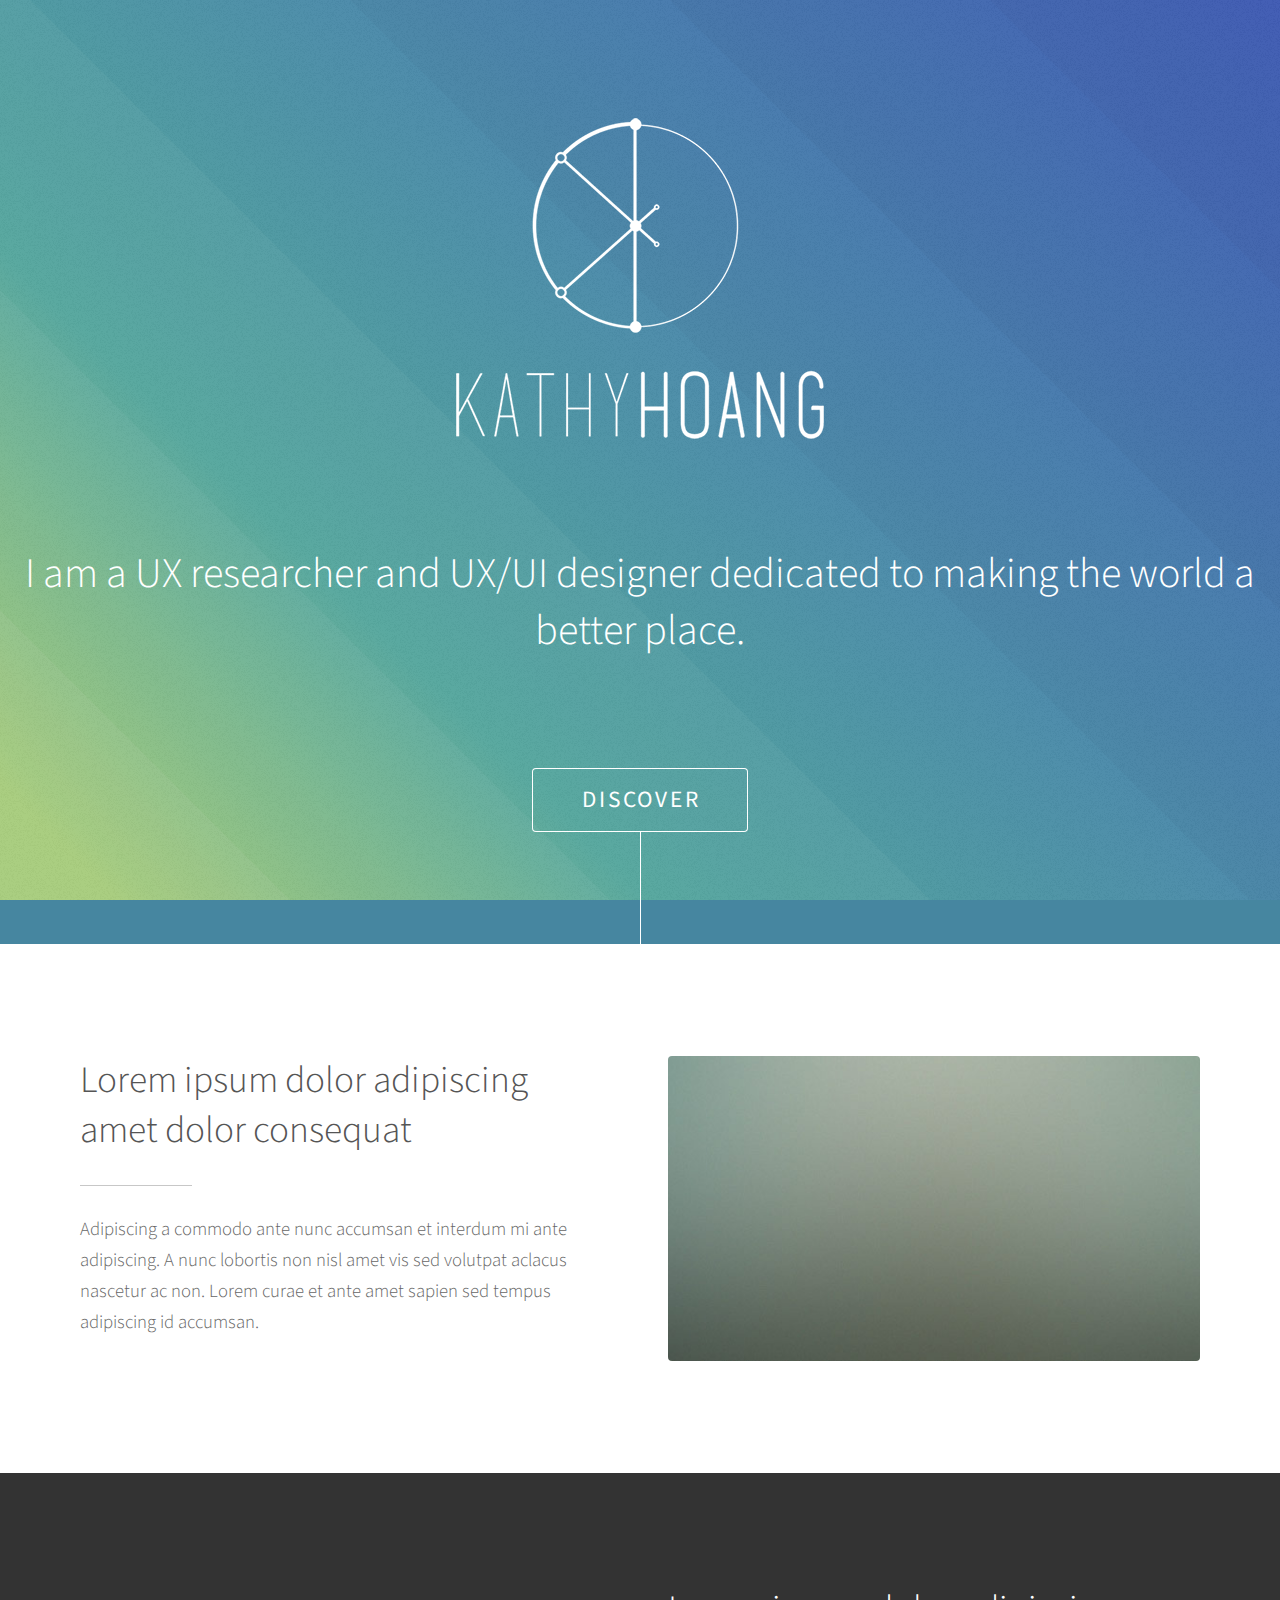
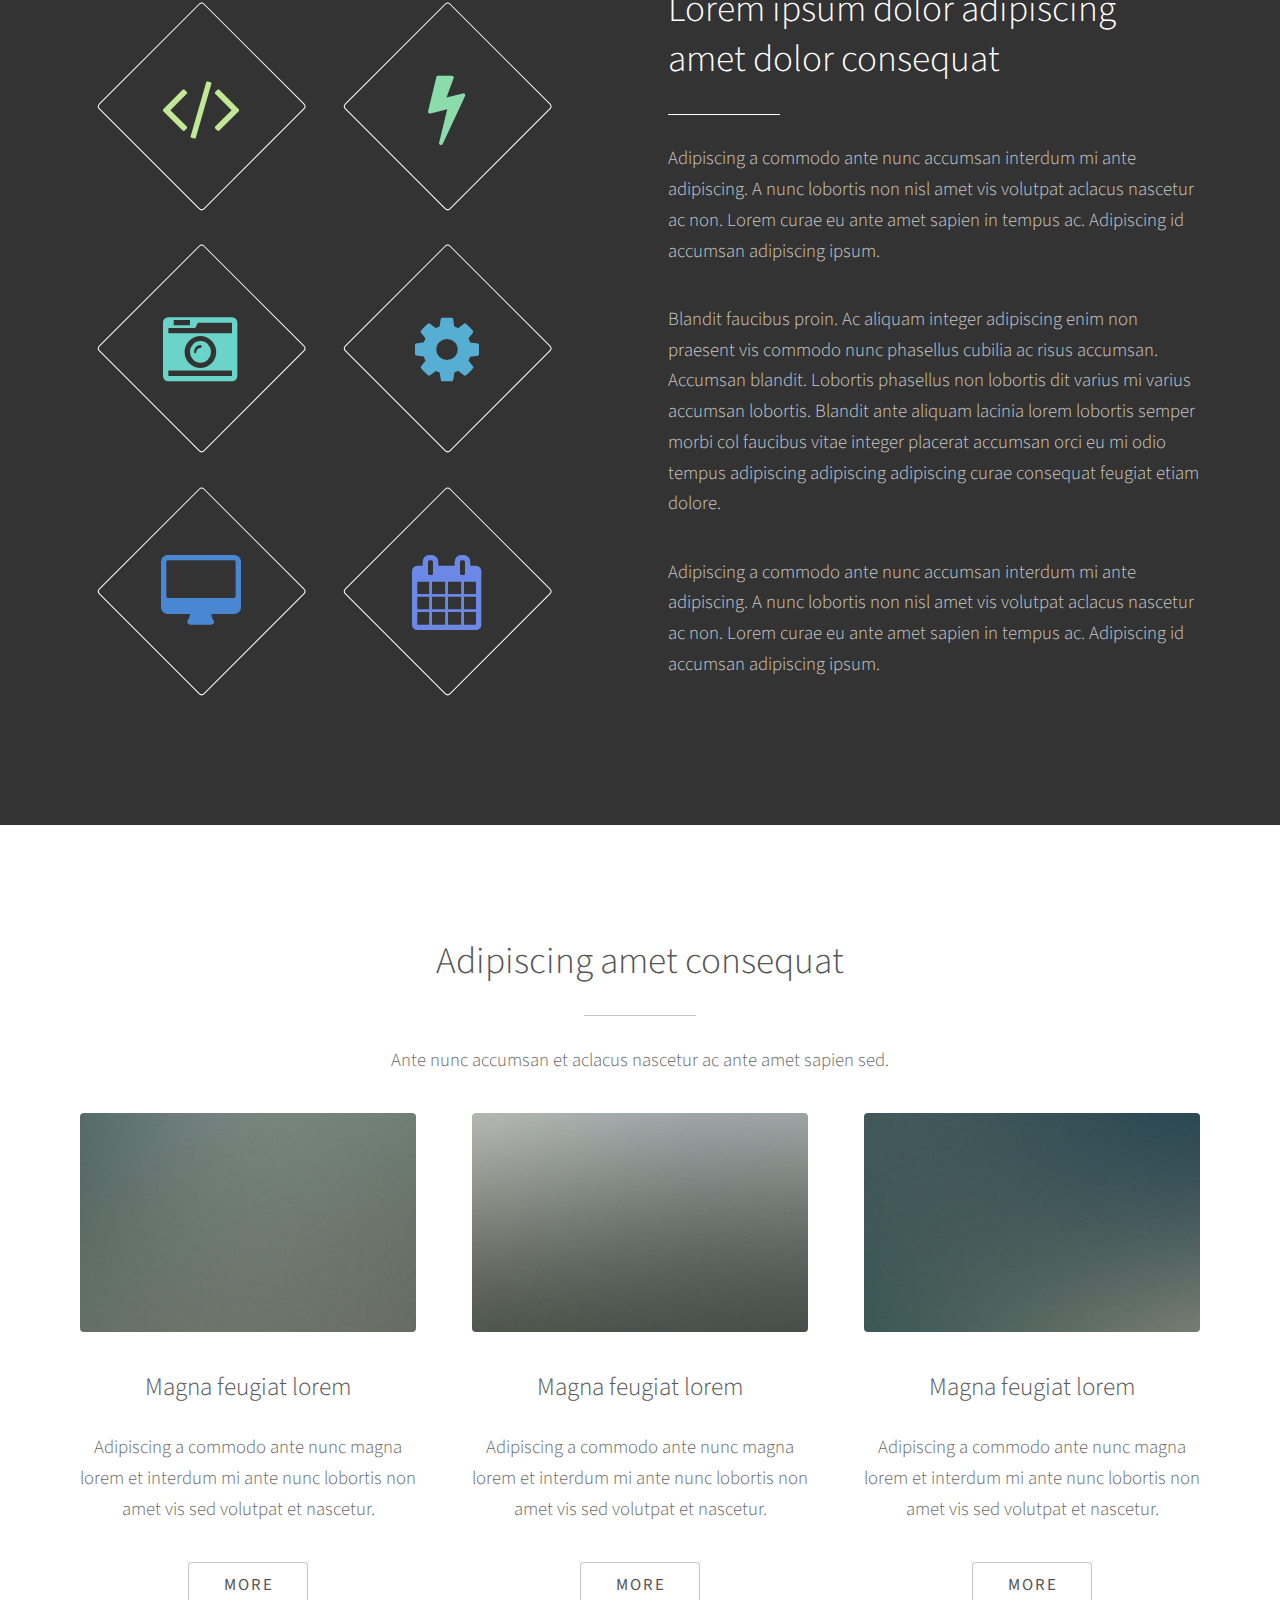
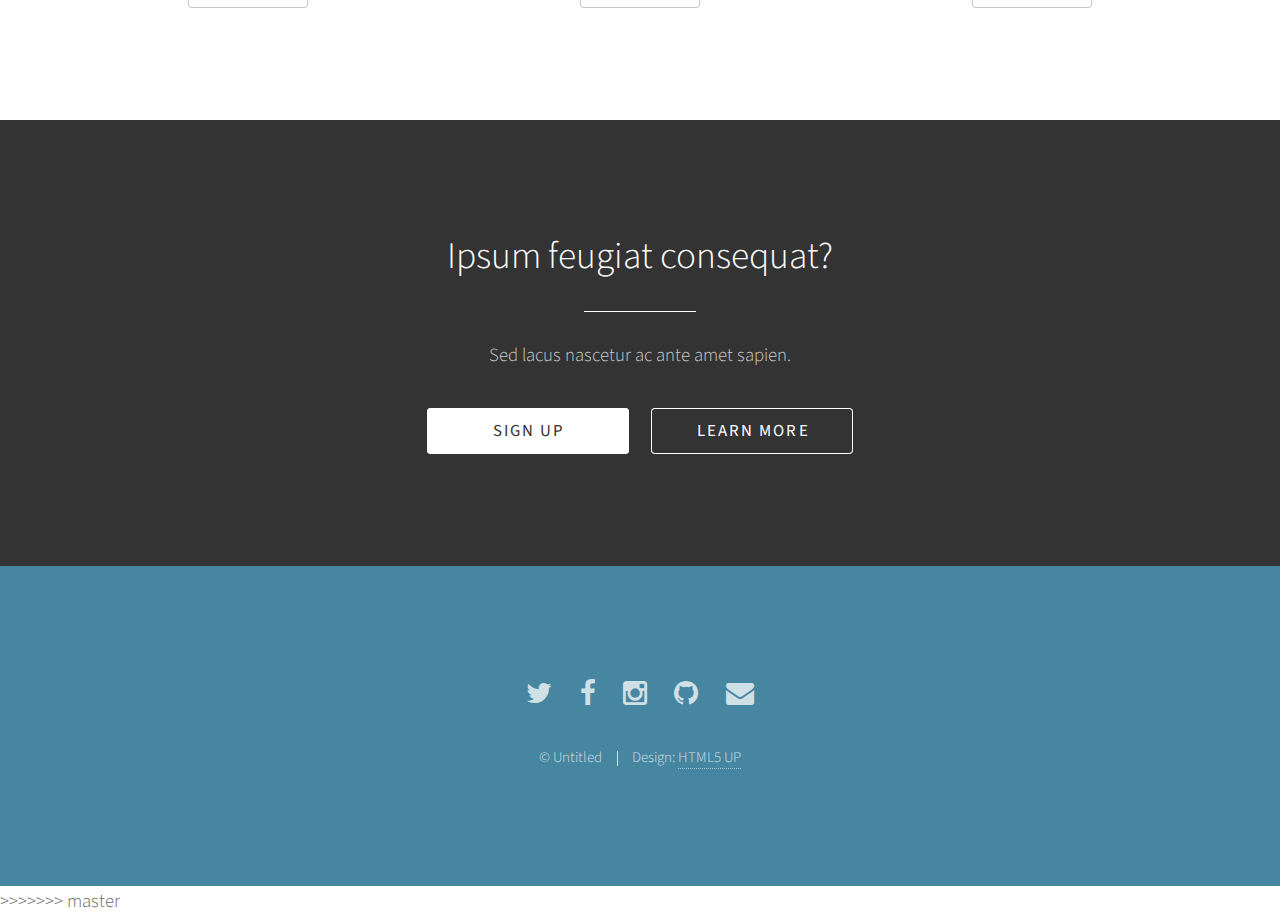
==== index.html @ b38c301d "changed header" ====
<!DOCTYPE HTML>
<!--
	Photon by HTML5 UP
	html5up.net | @n33co
	Free for personal and commercial use under the CCA 3.0 license (html5up.net/license)
-->
<html>
	<head>
		<title>Photon by HTML5 UP</title>
		<meta charset="utf-8" />
		<meta name="viewport" content="width=device-width, initial-scale=1" />
		<!--[if lte IE 8]><script src="assets/js/ie/html5shiv.js"></script><![endif]-->
		<link rel="stylesheet" href="assets/css/main.css" />
		<!--[if lte IE 8]><link rel="stylesheet" href="assets/css/ie8.css" /><![endif]-->
		<!--[if lte IE 9]><link rel="stylesheet" href="assets/css/ie9.css" /><![endif]-->
	</head>
	<body>

		<!-- Header -->
			<section id="header">
				<div class="inner">
					<span class="image"><img src="images/logo_kathy.png" alt="" /></span>
					<br>
					<br>
					<br>
					<br>
					<h1>I am a UX researcher and UX/UI designer dedicated to making the world a better place.</h1>
					<br>
					<br>
					<!-- <p>Accumsan feugiat mi commodo erat lorem ipsum, sed magna<br />
					lobortis feugiat sapien sed etiam volutpat accumsan.</p> -->
					<ul class="actions">
						<li><a href="#one" class="button big">Discover</a></li>
					</ul>
				</div>
			</section>

		<!-- One -->
			<section id="one" class="main style1">
				<div class="container">
					<div class="row 150%">
						<div class="6u 12u$(medium)">
							<header class="major">
								<h2>Lorem ipsum dolor adipiscing<br />
								amet dolor consequat</h2>
							</header>
							<p>Adipiscing a commodo ante nunc accumsan et interdum mi ante adipiscing. A nunc lobortis non nisl amet vis sed volutpat aclacus nascetur ac non. Lorem curae et ante amet sapien sed tempus adipiscing id accumsan.</p>
						</div>
						<div class="6u$ 12u$(medium) important(medium)">
							<span class="image fit"><img src="images/pic01.jpg" alt="" /></span>
						</div>
					</div>
				</div>
			</section>

		<!-- Two -->
			<section id="two" class="main style2">
				<div class="container">
					<div class="row 150%">
						<div class="6u 12u$(medium)">
							<ul class="major-icons">
								<li><span class="icon style1 major fa-code"></span></li>
								<li><span class="icon style2 major fa-bolt"></span></li>
								<li><span class="icon style3 major fa-camera-retro"></span></li>
								<li><span class="icon style4 major fa-cog"></span></li>
								<li><span class="icon style5 major fa-desktop"></span></li>
								<li><span class="icon style6 major fa-calendar"></span></li>
							</ul>
						</div>
						<div class="6u$ 12u$(medium)">
							<header class="major">
								<h2>Lorem ipsum dolor adipiscing<br />
								amet dolor consequat</h2>
							</header>
							<p>Adipiscing a commodo ante nunc accumsan interdum mi ante adipiscing. A nunc lobortis non nisl amet vis volutpat aclacus nascetur ac non. Lorem curae eu ante amet sapien in tempus ac. Adipiscing id accumsan adipiscing ipsum.</p>
							<p>Blandit faucibus proin. Ac aliquam integer adipiscing enim non praesent vis commodo nunc phasellus cubilia ac risus accumsan. Accumsan blandit. Lobortis phasellus non lobortis dit varius mi varius accumsan lobortis. Blandit ante aliquam lacinia lorem lobortis semper morbi col faucibus vitae integer placerat accumsan orci eu mi odio tempus adipiscing adipiscing adipiscing curae consequat feugiat etiam dolore.</p>
							<p>Adipiscing a commodo ante nunc accumsan interdum mi ante adipiscing. A nunc lobortis non nisl amet vis volutpat aclacus nascetur ac non. Lorem curae eu ante amet sapien in tempus ac. Adipiscing id accumsan adipiscing ipsum.</p>
						</div>
					</div>
				</div>
			</section>

		<!-- Three -->
			<section id="three" class="main style1 special">
				<div class="container">
					<header class="major">
						<h2>Adipiscing amet consequat</h2>
					</header>
					<p>Ante nunc accumsan et aclacus nascetur ac ante amet sapien sed.</p>
					<div class="row 150%">
						<div class="4u 12u$(medium)">
							<span class="image fit"><img src="images/pic02.jpg" alt="" /></span>
							<h3>Magna feugiat lorem</h3>
							<p>Adipiscing a commodo ante nunc magna lorem et interdum mi ante nunc lobortis non amet vis sed volutpat et nascetur.</p>
							<ul class="actions">
								<li><a href="#" class="button">More</a></li>
							</ul>
						</div>
						<div class="4u 12u$(medium)">
							<span class="image fit"><img src="images/pic03.jpg" alt="" /></span>
							<h3>Magna feugiat lorem</h3>
							<p>Adipiscing a commodo ante nunc magna lorem et interdum mi ante nunc lobortis non amet vis sed volutpat et nascetur.</p>
							<ul class="actions">
								<li><a href="#" class="button">More</a></li>
							</ul>
						</div>
						<div class="4u$ 12u$(medium)">
							<span class="image fit"><img src="images/pic04.jpg" alt="" /></span>
							<h3>Magna feugiat lorem</h3>
							<p>Adipiscing a commodo ante nunc magna lorem et interdum mi ante nunc lobortis non amet vis sed volutpat et nascetur.</p>
							<ul class="actions">
								<li><a href="#" class="button">More</a></li>
							</ul>
						</div>
					</div>
				</div>
			</section>

		<!-- Four -->
			<section id="four" class="main style2 special">
				<div class="container">
					<header class="major">
						<h2>Ipsum feugiat consequat?</h2>
					</header>
					<p>Sed lacus nascetur ac ante amet sapien.</p>
					<ul class="actions uniform">
						<li><a href="#" class="button special">Sign Up</a></li>
						<li><a href="#" class="button">Learn More</a></li>
					</ul>
				</div>
			</section>

		<!-- Five -->
		<!--
			<section id="five" class="main style1">
				<div class="container">
					<header class="major special">
						<h2>Elements</h2>
					</header>

					<section>
						<h4>Text</h4>
						<p>This is <b>bold</b> and this is <strong>strong</strong>. This is <i>italic</i> and this is <em>emphasized</em>.
						This is <sup>superscript</sup> text and this is <sub>subscript</sub> text.
						This is <u>underlined</u> and this is code: <code>for (;;) { ... }</code>. Finally, <a href="#">this is a link</a>.</p>
						<hr />
						<header>
							<h4>Heading with a Subtitle</h4>
							<p>Lorem ipsum dolor sit amet nullam id egestas urna aliquam</p>
						</header>
						<p>Nunc lacinia ante nunc ac lobortis. Interdum adipiscing gravida odio porttitor sem non mi integer non faucibus ornare mi ut ante amet placerat aliquet. Volutpat eu sed ante lacinia sapien lorem accumsan varius montes viverra nibh in adipiscing blandit tempus accumsan.</p>
						<header>
							<h5>Heading with a Subtitle</h5>
							<p>Lorem ipsum dolor sit amet nullam id egestas urna aliquam</p>
						</header>
						<p>Nunc lacinia ante nunc ac lobortis. Interdum adipiscing gravida odio porttitor sem non mi integer non faucibus ornare mi ut ante amet placerat aliquet. Volutpat eu sed ante lacinia sapien lorem accumsan varius montes viverra nibh in adipiscing blandit tempus accumsan.</p>
						<hr />
						<h2>Heading Level 2</h2>
						<h3>Heading Level 3</h3>
						<h4>Heading Level 4</h4>
						<h5>Heading Level 5</h5>
						<h6>Heading Level 6</h6>
						<hr />
						<h5>Blockquote</h5>
						<blockquote>Fringilla nisl. Donec accumsan interdum nisi, quis tincidunt felis sagittis eget tempus euismod. Vestibulum ante ipsum primis in faucibus vestibulum. Blandit adipiscing eu felis iaculis volutpat ac adipiscing accumsan faucibus. Vestibulum ante ipsum primis in faucibus lorem ipsum dolor sit amet nullam adipiscing eu felis.</blockquote>
						<h5>Preformatted</h5>
						<pre><code>i = 0;

while (!deck.isInOrder()) {
print 'Iteration ' + i;
deck.shuffle();
i++;
}

print 'It took ' + i + ' iterations to sort the deck.';</code></pre>
					</section>

					<section>
						<h4>Lists</h4>
						<div class="row">
							<div class="6u 12u$(medium)">
								<h5>Unordered</h5>
								<ul>
									<li>Dolor pulvinar etiam.</li>
									<li>Sagittis adipiscing.</li>
									<li>Felis enim feugiat.</li>
								</ul>
								<h5>Alternate</h5>
								<ul class="alt">
									<li>Dolor pulvinar etiam.</li>
									<li>Sagittis adipiscing.</li>
									<li>Felis enim feugiat.</li>
								</ul>
							</div>
							<div class="6u$ 12u$(medium)">
								<h5>Ordered</h5>
								<ol>
									<li>Dolor pulvinar etiam.</li>
									<li>Etiam vel felis viverra.</li>
									<li>Felis enim feugiat.</li>
									<li>Dolor pulvinar etiam.</li>
									<li>Etiam vel felis lorem.</li>
									<li>Felis enim et feugiat.</li>
								</ol>
								<h5>Icons</h5>
								<ul class="icons">
									<li><a href="#" class="icon fa-twitter"><span class="label">Twitter</span></a></li>
									<li><a href="#" class="icon fa-facebook"><span class="label">Facebook</span></a></li>
									<li><a href="#" class="icon fa-instagram"><span class="label">Instagram</span></a></li>
									<li><a href="#" class="icon fa-github"><span class="label">Github</span></a></li>
								</ul>
							</div>
						</div>
						<h5>Actions</h5>
						<div class="row">
							<div class="6u 12u$(medium)">
								<ul class="actions">
									<li><a href="#" class="button special">Default</a></li>
									<li><a href="#" class="button">Default</a></li>
								</ul>
								<ul class="actions small">
									<li><a href="#" class="button special small">Small</a></li>
									<li><a href="#" class="button small">Small</a></li>
								</ul>
								<ul class="actions vertical">
									<li><a href="#" class="button special">Default</a></li>
									<li><a href="#" class="button">Default</a></li>
								</ul>
								<ul class="actions vertical small">
									<li><a href="#" class="button special small">Small</a></li>
									<li><a href="#" class="button small">Small</a></li>
								</ul>
							</div>
							<div class="6u 12u$(medium)">
								<ul class="actions vertical">
									<li><a href="#" class="button special fit">Default</a></li>
									<li><a href="#" class="button fit">Default</a></li>
								</ul>
								<ul class="actions vertical small">
									<li><a href="#" class="button special small fit">Small</a></li>
									<li><a href="#" class="button small fit">Small</a></li>
								</ul>
							</div>
						</div>
					</section>

					<section>
						<h4>Table</h4>
						<h5>Default</h5>
						<div class="table-wrapper">
							<table>
								<thead>
									<tr>
										<th>Name</th>
										<th>Description</th>
										<th>Price</th>
									</tr>
								</thead>
								<tbody>
									<tr>
										<td>Item One</td>
										<td>Ante turpis integer aliquet porttitor.</td>
										<td>29.99</td>
									</tr>
									<tr>
										<td>Item Two</td>
										<td>Vis ac commodo adipiscing arcu aliquet.</td>
										<td>19.99</td>
									</tr>
									<tr>
										<td>Item Three</td>
										<td> Morbi faucibus arcu accumsan lorem.</td>
										<td>29.99</td>
									</tr>
									<tr>
										<td>Item Four</td>
										<td>Vitae integer tempus condimentum.</td>
										<td>19.99</td>
									</tr>
									<tr>
										<td>Item Five</td>
										<td>Ante turpis integer aliquet porttitor.</td>
										<td>29.99</td>
									</tr>
								</tbody>
								<tfoot>
									<tr>
										<td colspan="2"></td>
										<td>100.00</td>
									</tr>
								</tfoot>
							</table>
						</div>

						<h5>Alternate</h5>
						<div class="table-wrapper">
							<table class="alt">
								<thead>
									<tr>
										<th>Name</th>
										<th>Description</th>
										<th>Price</th>
									</tr>
								</thead>
								<tbody>
									<tr>
										<td>Item One</td>
										<td>Ante turpis integer aliquet porttitor.</td>
										<td>29.99</td>
									</tr>
									<tr>
										<td>Item Two</td>
										<td>Vis ac commodo adipiscing arcu aliquet.</td>
										<td>19.99</td>
									</tr>
									<tr>
										<td>Item Three</td>
										<td> Morbi faucibus arcu accumsan lorem.</td>
										<td>29.99</td>
									</tr>
									<tr>
										<td>Item Four</td>
										<td>Vitae integer tempus condimentum.</td>
										<td>19.99</td>
									</tr>
									<tr>
										<td>Item Five</td>
										<td>Ante turpis integer aliquet porttitor.</td>
										<td>29.99</td>
									</tr>
								</tbody>
								<tfoot>
									<tr>
										<td colspan="2"></td>
										<td>100.00</td>
									</tr>
								</tfoot>
							</table>
						</div>
					</section>

					<section>
						<h4>Buttons</h4>
						<ul class="actions">
							<li><a href="#" class="button special">Special</a></li>
							<li><a href="#" class="button">Default</a></li>
						</ul>
						<ul class="actions">
							<li><a href="#" class="button big">Big</a></li>
							<li><a href="#" class="button">Default</a></li>
							<li><a href="#" class="button small">Small</a></li>
						</ul>
						<ul class="actions fit">
							<li><a href="#" class="button fit">Fit</a></li>
							<li><a href="#" class="button special fit">Fit</a></li>
							<li><a href="#" class="button fit">Fit</a></li>
						</ul>
						<ul class="actions fit small">
							<li><a href="#" class="button special fit small">Fit + Small</a></li>
							<li><a href="#" class="button fit small">Fit + Small</a></li>
							<li><a href="#" class="button special fit small">Fit + Small</a></li>
						</ul>
						<ul class="actions">
							<li><a href="#" class="button special icon fa-download">Icon</a></li>
							<li><a href="#" class="button icon fa-download">Icon</a></li>
						</ul>
						<ul class="actions">
							<li><span class="button special disabled">Disabled</span></li>
							<li><span class="button disabled">Disabled</span></li>
						</ul>
					</section>

					<section>
						<h4>Form</h4>
						<form method="post" action="#">
							<div class="row uniform 50%">
								<div class="6u 12u$(xsmall)">
									<input type="text" name="demo-name" id="demo-name" value="" placeholder="Name" />
								</div>
								<div class="6u$ 12u$(xsmall)">
									<input type="email" name="demo-email" id="demo-email" value="" placeholder="Email" />
								</div>
								<div class="12u$">
									<div class="select-wrapper">
										<select name="demo-category" id="demo-category">
											<option value="">- Category -</option>
											<option value="1">Manufacturing</option>
											<option value="1">Shipping</option>
											<option value="1">Administration</option>
											<option value="1">Human Resources</option>
										</select>
									</div>
								</div>
								<div class="4u 12u$(small)">
									<input type="radio" id="demo-priority-low" name="demo-priority" checked>
									<label for="demo-priority-low">Low</label>
								</div>
								<div class="4u 12u$(small)">
									<input type="radio" id="demo-priority-normal" name="demo-priority">
									<label for="demo-priority-normal">Normal</label>
								</div>
								<div class="4u$ 12u$(small)">
									<input type="radio" id="demo-priority-high" name="demo-priority">
									<label for="demo-priority-high">High</label>
								</div>
								<div class="6u 12u$(small)">
									<input type="checkbox" id="demo-copy" name="demo-copy">
									<label for="demo-copy">Email me a copy</label>
								</div>
								<div class="6u$ 12u$(small)">
									<input type="checkbox" id="demo-human" name="demo-human" checked>
									<label for="demo-human">Not a robot</label>
								</div>
								<div class="12u$">
									<textarea name="demo-message" id="demo-message" placeholder="Enter your message" rows="6"></textarea>
								</div>
								<div class="12u$">
									<ul class="actions">
										<li><input type="submit" value="Send Message" class="special" /></li>
										<li><input type="reset" value="Reset" /></li>
									</ul>
								</div>
							</div>
						</form>
					</section>

					<section>
						<h4>Image</h4>
						<h5>Fit</h5>
						<div class="box alt">
							<div class="row uniform 50%">
								<div class="12u"><span class="image fit"><img src="images/pic06.jpg" alt="" /></span></div>
								<div class="4u"><span class="image fit"><img src="images/pic02.jpg" alt="" /></span></div>
								<div class="4u"><span class="image fit"><img src="images/pic03.jpg" alt="" /></span></div>
								<div class="4u"><span class="image fit"><img src="images/pic04.jpg" alt="" /></span></div>
								<div class="4u"><span class="image fit"><img src="images/pic03.jpg" alt="" /></span></div>
								<div class="4u"><span class="image fit"><img src="images/pic04.jpg" alt="" /></span></div>
								<div class="4u"><span class="image fit"><img src="images/pic02.jpg" alt="" /></span></div>
								<div class="4u"><span class="image fit"><img src="images/pic04.jpg" alt="" /></span></div>
								<div class="4u"><span class="image fit"><img src="images/pic02.jpg" alt="" /></span></div>
								<div class="4u"><span class="image fit"><img src="images/pic03.jpg" alt="" /></span></div>
							</div>
						</div>
						<h5>Left &amp; Right</h5>
						<p><span class="image left"><img src="images/pic05.jpg" alt="" /></span>Fringilla nisl. Donec accumsan interdum nisi, quis tincidunt felis sagittis eget. tempus euismod. Vestibulum ante ipsum primis in faucibus vestibulum. Blandit adipiscing eu felis iaculis volutpat ac adipiscing accumsan eu faucibus. Integer ac pellentesque praesent tincidunt felis sagittis eget. tempus euismod. Vestibulum ante ipsum primis in faucibus vestibulum. Blandit adipiscing eu felis iaculis volutpat ac adipiscing accumsan eu faucibus. Integer ac pellentesque praesent. Donec accumsan interdum nisi, quis tincidunt felis sagittis eget. tempus euismod. Vestibulum ante ipsum primis in faucibus vestibulum. Blandit adipiscing eu felis iaculis volutpat ac adipiscing accumsan eu faucibus. Integer ac pellentesque praesent tincidunt felis sagittis eget. tempus euismod. Vestibulum ante ipsum primis in faucibus vestibulum. Blandit adipiscing eu felis iaculis volutpat ac adipiscing accumsan eu faucibus. Integer ac pellentesque praesent. Blandit adipiscing eu felis iaculis volutpat ac adipiscing accumsan eu faucibus. Integer ac pellentesque praesent tincidunt felis sagittis eget. tempus euismod. Vestibulum ante ipsum primis in faucibus vestibulum. Blandit adipiscing eu felis iaculis volutpat ac adipiscing accumsan eu faucibus. Integer ac pellentesque praesent.</p>
						<p><span class="image right"><img src="images/pic05.jpg" alt="" /></span>Fringilla nisl. Donec accumsan interdum nisi, quis tincidunt felis sagittis eget. tempus euismod. Vestibulum ante ipsum primis in faucibus vestibulum. Blandit adipiscing eu felis iaculis volutpat ac adipiscing accumsan eu faucibus. Integer ac pellentesque praesent tincidunt felis sagittis eget. tempus euismod. Vestibulum ante ipsum primis in faucibus vestibulum. Blandit adipiscing eu felis iaculis volutpat ac adipiscing accumsan eu faucibus. Integer ac pellentesque praesent. Donec accumsan interdum nisi, quis tincidunt felis sagittis eget. tempus euismod. Vestibulum ante ipsum primis in faucibus vestibulum. Blandit adipiscing eu felis iaculis volutpat ac adipiscing accumsan eu faucibus. Integer ac pellentesque praesent tincidunt felis sagittis eget. tempus euismod. Vestibulum ante ipsum primis in faucibus vestibulum. Blandit adipiscing eu felis iaculis volutpat ac adipiscing accumsan eu faucibus. Integer ac pellentesque praesent. Blandit adipiscing eu felis iaculis volutpat ac adipiscing accumsan eu faucibus. Integer ac pellentesque praesent tincidunt felis sagittis eget. tempus euismod. Vestibulum ante ipsum primis in faucibus vestibulum. Blandit adipiscing eu felis iaculis volutpat ac adipiscing accumsan eu faucibus. Integer ac pellentesque praesent.</p>
					</section>

				</div>
			</section>
		-->

		<!-- Footer -->
			<section id="footer">
				<ul class="icons">
					<li><a href="#" class="icon alt fa-twitter"><span class="label">Twitter</span></a></li>
					<li><a href="#" class="icon alt fa-facebook"><span class="label">Facebook</span></a></li>
					<li><a href="#" class="icon alt fa-instagram"><span class="label">Instagram</span></a></li>
					<li><a href="#" class="icon alt fa-github"><span class="label">GitHub</span></a></li>
					<li><a href="#" class="icon alt fa-envelope"><span class="label">Email</span></a></li>
				</ul>
				<ul class="copyright">
					<li>&copy; Untitled</li><li>Design: <a href="http://html5up.net">HTML5 UP</a></li>
				</ul>
			</section>

		<!-- Scripts -->
			<script src="assets/js/jquery.min.js"></script>
			<script src="assets/js/jquery.scrolly.min.js"></script>
			<script src="assets/js/skel.min.js"></script>
			<script src="assets/js/util.js"></script>
			<!--[if lte IE 8]><script src="assets/js/ie/respond.min.js"></script><![endif]-->
			<script src="assets/js/main.js"></script>

	</body>
</html>
>>>>>>> master
---- assets/css/main.css ----
@import url("font-awesome.min.css");
@import url("http://fonts.googleapis.com/css?family=Source+Sans+Pro:300,300italic,400,400italic");

/*
	Photon by HTML5 UP
	html5up.net | @n33co
	Free for personal and commercial use under the CCA 3.0 license (html5up.net/license)
*/

/* Reset */

	html, body, div, span, applet, object, iframe, h1, h2, h3, h4, h5, h6, p, blockquote, pre, a, abbr, acronym, address, big, cite, code, del, dfn, em, img, ins, kbd, q, s, samp, small, strike, strong, sub, sup, tt, var, b, u, i, center, dl, dt, dd, ol, ul, li, fieldset, form, label, legend, table, caption, tbody, tfoot, thead, tr, th, td, article, aside, canvas, details, embed, figure, figcaption, footer, header, hgroup, menu, nav, output, ruby, section, summary, time, mark, audio, video {
		margin: 0;
		padding: 0;
		border: 0;
		font-size: 100%;
		font: inherit;
		vertical-align: baseline;
	}

	article, aside, details, figcaption, figure, footer, header, hgroup, menu, nav, section {
		display: block;
	}

	body {
		line-height: 1;
	}

	ol, ul {
		list-style: none;
	}

	blockquote, q {
		quotes: none;
	}

	blockquote:before, blockquote:after, q:before, q:after {
		content: '';
		content: none;
	}

	table {
		border-collapse: collapse;
		border-spacing: 0;
	}

	body {
		-webkit-text-size-adjust: none;
	}

/* Box Model */

	*, *:before, *:after {
		-moz-box-sizing: border-box;
		-webkit-box-sizing: border-box;
		box-sizing: border-box;
	}

/* Containers */

	.container {
		margin-left: auto;
		margin-right: auto;
	}

	.container.\31 25\25 {
		width: 100%;
		max-width: 75em;
		min-width: 60em;
	}

	.container.\37 5\25 {
		width: 45em;
	}

	.container.\35 0\25 {
		width: 30em;
	}

	.container.\32 5\25 {
		width: 15em;
	}

	.container {
		width: 60em;
	}

	@media screen and (max-width: 1680px) {

		.container.\31 25\25 {
			width: 100%;
			max-width: 75em;
			min-width: 60em;
		}

		.container.\37 5\25 {
			width: 45em;
		}

		.container.\35 0\25 {
			width: 30em;
		}

		.container.\32 5\25 {
			width: 15em;
		}

		.container {
			width: 60em;
		}

	}

	@media screen and (max-width: 1140px) {

		.container.\31 25\25 {
			width: 100%;
			max-width: 112.5%;
			min-width: 90%;
		}

		.container.\37 5\25 {
			width: 67.5%;
		}

		.container.\35 0\25 {
			width: 45%;
		}

		.container.\32 5\25 {
			width: 22.5%;
		}

		.container {
			width: 90%;
		}

	}

	@media screen and (max-width: 980px) {

		.container.\31 25\25 {
			width: 100%;
			max-width: 125%;
			min-width: 100%;
		}

		.container.\37 5\25 {
			width: 75%;
		}

		.container.\35 0\25 {
			width: 50%;
		}

		.container.\32 5\25 {
			width: 25%;
		}

		.container {
			width: 100% !important;
		}

	}

	@media screen and (max-width: 736px) {

		.container.\31 25\25 {
			width: 100%;
			max-width: 125%;
			min-width: 100%;
		}

		.container.\37 5\25 {
			width: 75%;
		}

		.container.\35 0\25 {
			width: 50%;
		}

		.container.\32 5\25 {
			width: 25%;
		}

		.container {
			width: 100% !important;
		}

	}

	@media screen and (max-width: 480px) {

		.container.\31 25\25 {
			width: 100%;
			max-width: 125%;
			min-width: 100%;
		}

		.container.\37 5\25 {
			width: 75%;
		}

		.container.\35 0\25 {
			width: 50%;
		}

		.container.\32 5\25 {
			width: 25%;
		}

		.container {
			width: 100% !important;
		}

	}

	@media screen and (max-width: 320px) {

		.container.\31 25\25 {
			width: 100%;
			max-width: 125%;
			min-width: 100%;
		}

		.container.\37 5\25 {
			width: 75%;
		}

		.container.\35 0\25 {
			width: 50%;
		}

		.container.\32 5\25 {
			width: 25%;
		}

		.container {
			width: 100% !important;
		}

	}

/* Grid */

	.row {
		border-bottom: solid 1px transparent;
		-moz-box-sizing: border-box;
		-webkit-box-sizing: border-box;
		box-sizing: border-box;
	}

	.row > * {
		float: left;
		-moz-box-sizing: border-box;
		-webkit-box-sizing: border-box;
		box-sizing: border-box;
	}

	.row:after, .row:before {
		content: '';
		display: block;
		clear: both;
		height: 0;
	}

	.row.uniform > * > :first-child {
		margin-top: 0;
	}

	.row.uniform > * > :last-child {
		margin-bottom: 0;
	}

	.row.\30 \25 > * {
		padding: 0 0 0 0em;
	}

	.row.\30 \25 {
		margin: 0 0 -1px 0em;
	}

	.row.uniform.\30 \25 > * {
		padding: 0em 0 0 0em;
	}

	.row.uniform.\30 \25 {
		margin: 0em 0 -1px 0em;
	}

	.row > * {
		padding: 0 0 0 2em;
	}

	.row {
		margin: 0 0 -1px -2em;
	}

	.row.uniform > * {
		padding: 2em 0 0 2em;
	}

	.row.uniform {
		margin: -2em 0 -1px -2em;
	}

	.row.\32 00\25 > * {
		padding: 0 0 0 4em;
	}

	.row.\32 00\25 {
		margin: 0 0 -1px -4em;
	}

	.row.uniform.\32 00\25 > * {
		padding: 4em 0 0 4em;
	}

	.row.uniform.\32 00\25 {
		margin: -4em 0 -1px -4em;
	}

	.row.\31 50\25 > * {
		padding: 0 0 0 3em;
	}

	.row.\31 50\25 {
		margin: 0 0 -1px -3em;
	}

	.row.uniform.\31 50\25 > * {
		padding: 3em 0 0 3em;
	}

	.row.uniform.\31 50\25 {
		margin: -3em 0 -1px -3em;
	}

	.row.\35 0\25 > * {
		padding: 0 0 0 1em;
	}

	.row.\35 0\25 {
		margin: 0 0 -1px -1em;
	}

	.row.uniform.\35 0\25 > * {
		padding: 1em 0 0 1em;
	}

	.row.uniform.\35 0\25 {
		margin: -1em 0 -1px -1em;
	}

	.row.\32 5\25 > * {
		padding: 0 0 0 0.5em;
	}

	.row.\32 5\25 {
		margin: 0 0 -1px -0.5em;
	}

	.row.uniform.\32 5\25 > * {
		padding: 0.5em 0 0 0.5em;
	}

	.row.uniform.\32 5\25 {
		margin: -0.5em 0 -1px -0.5em;
	}

	.\31 2u, .\31 2u\24 {
		width: 100%;
		clear: none;
		margin-left: 0;
	}

	.\31 1u, .\31 1u\24 {
		width: 91.6666666667%;
		clear: none;
		margin-left: 0;
	}

	.\31 0u, .\31 0u\24 {
		width: 83.3333333333%;
		clear: none;
		margin-left: 0;
	}

	.\39 u, .\39 u\24 {
		width: 75%;
		clear: none;
		margin-left: 0;
	}

	.\38 u, .\38 u\24 {
		width: 66.6666666667%;
		clear: none;
		margin-left: 0;
	}

	.\37 u, .\37 u\24 {
		width: 58.3333333333%;
		clear: none;
		margin-left: 0;
	}

	.\36 u, .\36 u\24 {
		width: 50%;
		clear: none;
		margin-left: 0;
	}

	.\35 u, .\35 u\24 {
		width: 41.6666666667%;
		clear: none;
		margin-left: 0;
	}

	.\34 u, .\34 u\24 {
		width: 33.3333333333%;
		clear: none;
		margin-left: 0;
	}

	.\33 u, .\33 u\24 {
		width: 25%;
		clear: none;
		margin-left: 0;
	}

	.\32 u, .\32 u\24 {
		width: 16.6666666667%;
		clear: none;
		margin-left: 0;
	}

	.\31 u, .\31 u\24 {
		width: 8.3333333333%;
		clear: none;
		margin-left: 0;
	}

	.\31 2u\24 + *,
	.\31 1u\24 + *,
	.\31 0u\24 + *,
	.\39 u\24 + *,
	.\38 u\24 + *,
	.\37 u\24 + *,
	.\36 u\24 + *,
	.\35 u\24 + *,
	.\34 u\24 + *,
	.\33 u\24 + *,
	.\32 u\24 + *,
	.\31 u\24 + * {
		clear: left;
	}

	.\-11u {
		margin-left: 91.66667%;
	}

	.\-10u {
		margin-left: 83.33333%;
	}

	.\-9u {
		margin-left: 75%;
	}

	.\-8u {
		margin-left: 66.66667%;
	}

	.\-7u {
		margin-left: 58.33333%;
	}

	.\-6u {
		margin-left: 50%;
	}

	.\-5u {
		margin-left: 41.66667%;
	}

	.\-4u {
		margin-left: 33.33333%;
	}

	.\-3u {
		margin-left: 25%;
	}

	.\-2u {
		margin-left: 16.66667%;
	}

	.\-1u {
		margin-left: 8.33333%;
	}

	@media screen and (max-width: 1680px) {

		.row > * {
			padding: 0 0 0 2em;
		}

		.row {
			margin: 0 0 -1px -2em;
		}

		.row.uniform > * {
			padding: 2em 0 0 2em;
		}

		.row.uniform {
			margin: -2em 0 -1px -2em;
		}

		.row.\32 00\25 > * {
			padding: 0 0 0 4em;
		}

		.row.\32 00\25 {
			margin: 0 0 -1px -4em;
		}

		.row.uniform.\32 00\25 > * {
			padding: 4em 0 0 4em;
		}

		.row.uniform.\32 00\25 {
			margin: -4em 0 -1px -4em;
		}

		.row.\31 50\25 > * {
			padding: 0 0 0 3em;
		}

		.row.\31 50\25 {
			margin: 0 0 -1px -3em;
		}

		.row.uniform.\31 50\25 > * {
			padding: 3em 0 0 3em;
		}

		.row.uniform.\31 50\25 {
			margin: -3em 0 -1px -3em;
		}

		.row.\35 0\25 > * {
			padding: 0 0 0 1em;
		}

		.row.\35 0\25 {
			margin: 0 0 -1px -1em;
		}

		.row.uniform.\35 0\25 > * {
			padding: 1em 0 0 1em;
		}

		.row.uniform.\35 0\25 {
			margin: -1em 0 -1px -1em;
		}

		.row.\32 5\25 > * {
			padding: 0 0 0 0.5em;
		}

		.row.\32 5\25 {
			margin: 0 0 -1px -0.5em;
		}

		.row.uniform.\32 5\25 > * {
			padding: 0.5em 0 0 0.5em;
		}

		.row.uniform.\32 5\25 {
			margin: -0.5em 0 -1px -0.5em;
		}

		.\31 2u\28xlarge\29, .\31 2u\24\28xlarge\29 {
			width: 100%;
			clear: none;
			margin-left: 0;
		}

		.\31 1u\28xlarge\29, .\31 1u\24\28xlarge\29 {
			width: 91.6666666667%;
			clear: none;
			margin-left: 0;
		}

		.\31 0u\28xlarge\29, .\31 0u\24\28xlarge\29 {
			width: 83.3333333333%;
			clear: none;
			margin-left: 0;
		}

		.\39 u\28xlarge\29, .\39 u\24\28xlarge\29 {
			width: 75%;
			clear: none;
			margin-left: 0;
		}

		.\38 u\28xlarge\29, .\38 u\24\28xlarge\29 {
			width: 66.6666666667%;
			clear: none;
			margin-left: 0;
		}

		.\37 u\28xlarge\29, .\37 u\24\28xlarge\29 {
			width: 58.3333333333%;
			clear: none;
			margin-left: 0;
		}

		.\36 u\28xlarge\29, .\36 u\24\28xlarge\29 {
			width: 50%;
			clear: none;
			margin-left: 0;
		}

		.\35 u\28xlarge\29, .\35 u\24\28xlarge\29 {
			width: 41.6666666667%;
			clear: none;
			margin-left: 0;
		}

		.\34 u\28xlarge\29, .\34 u\24\28xlarge\29 {
			width: 33.3333333333%;
			clear: none;
			margin-left: 0;
		}

		.\33 u\28xlarge\29, .\33 u\24\28xlarge\29 {
			width: 25%;
			clear: none;
			margin-left: 0;
		}

		.\32 u\28xlarge\29, .\32 u\24\28xlarge\29 {
			width: 16.6666666667%;
			clear: none;
			margin-left: 0;
		}

		.\31 u\28xlarge\29, .\31 u\24\28xlarge\29 {
			width: 8.3333333333%;
			clear: none;
			margin-left: 0;
		}

		.\31 2u\24\28xlarge\29 + *,
		.\31 1u\24\28xlarge\29 + *,
		.\31 0u\24\28xlarge\29 + *,
		.\39 u\24\28xlarge\29 + *,
		.\38 u\24\28xlarge\29 + *,
		.\37 u\24\28xlarge\29 + *,
		.\36 u\24\28xlarge\29 + *,
		.\35 u\24\28xlarge\29 + *,
		.\34 u\24\28xlarge\29 + *,
		.\33 u\24\28xlarge\29 + *,
		.\32 u\24\28xlarge\29 + *,
		.\31 u\24\28xlarge\29 + * {
			clear: left;
		}

		.\-11u\28xlarge\29 {
			margin-left: 91.66667%;
		}

		.\-10u\28xlarge\29 {
			margin-left: 83.33333%;
		}

		.\-9u\28xlarge\29 {
			margin-left: 75%;
		}

		.\-8u\28xlarge\29 {
			margin-left: 66.66667%;
		}

		.\-7u\28xlarge\29 {
			margin-left: 58.33333%;
		}

		.\-6u\28xlarge\29 {
			margin-left: 50%;
		}

		.\-5u\28xlarge\29 {
			margin-left: 41.66667%;
		}

		.\-4u\28xlarge\29 {
			margin-left: 33.33333%;
		}

		.\-3u\28xlarge\29 {
			margin-left: 25%;
		}

		.\-2u\28xlarge\29 {
			margin-left: 16.66667%;
		}

		.\-1u\28xlarge\29 {
			margin-left: 8.33333%;
		}

	}

	@media screen and (max-width: 1140px) {

		.row > * {
			padding: 0 0 0 1.5em;
		}

		.row {
			margin: 0 0 -1px -1.5em;
		}

		.row.uniform > * {
			padding: 1.5em 0 0 1.5em;
		}

		.row.uniform {
			margin: -1.5em 0 -1px -1.5em;
		}

		.row.\32 00\25 > * {
			padding: 0 0 0 3em;
		}

		.row.\32 00\25 {
			margin: 0 0 -1px -3em;
		}

		.row.uniform.\32 00\25 > * {
			padding: 3em 0 0 3em;
		}

		.row.uniform.\32 00\25 {
			margin: -3em 0 -1px -3em;
		}

		.row.\31 50\25 > * {
			padding: 0 0 0 2.25em;
		}

		.row.\31 50\25 {
			margin: 0 0 -1px -2.25em;
		}

		.row.uniform.\31 50\25 > * {
			padding: 2.25em 0 0 2.25em;
		}

		.row.uniform.\31 50\25 {
			margin: -2.25em 0 -1px -2.25em;
		}

		.row.\35 0\25 > * {
			padding: 0 0 0 0.75em;
		}

		.row.\35 0\25 {
			margin: 0 0 -1px -0.75em;
		}

		.row.uniform.\35 0\25 > * {
			padding: 0.75em 0 0 0.75em;
		}

		.row.uniform.\35 0\25 {
			margin: -0.75em 0 -1px -0.75em;
		}

		.row.\32 5\25 > * {
			padding: 0 0 0 0.375em;
		}

		.row.\32 5\25 {
			margin: 0 0 -1px -0.375em;
		}

		.row.uniform.\32 5\25 > * {
			padding: 0.375em 0 0 0.375em;
		}

		.row.uniform.\32 5\25 {
			margin: -0.375em 0 -1px -0.375em;
		}

		.\31 2u\28large\29, .\31 2u\24\28large\29 {
			width: 100%;
			clear: none;
			margin-left: 0;
		}

		.\31 1u\28large\29, .\31 1u\24\28large\29 {
			width: 91.6666666667%;
			clear: none;
			margin-left: 0;
		}

		.\31 0u\28large\29, .\31 0u\24\28large\29 {
			width: 83.3333333333%;
			clear: none;
			margin-left: 0;
		}

		.\39 u\28large\29, .\39 u\24\28large\29 {
			width: 75%;
			clear: none;
			margin-left: 0;
		}

		.\38 u\28large\29, .\38 u\24\28large\29 {
			width: 66.6666666667%;
			clear: none;
			margin-left: 0;
		}

		.\37 u\28large\29, .\37 u\24\28large\29 {
			width: 58.3333333333%;
			clear: none;
			margin-left: 0;
		}

		.\36 u\28large\29, .\36 u\24\28large\29 {
			width: 50%;
			clear: none;
			margin-left: 0;
		}

		.\35 u\28large\29, .\35 u\24\28large\29 {
			width: 41.6666666667%;
			clear: none;
			margin-left: 0;
		}

		.\34 u\28large\29, .\34 u\24\28large\29 {
			width: 33.3333333333%;
			clear: none;
			margin-left: 0;
		}

		.\33 u\28large\29, .\33 u\24\28large\29 {
			width: 25%;
			clear: none;
			margin-left: 0;
		}

		.\32 u\28large\29, .\32 u\24\28large\29 {
			width: 16.6666666667%;
			clear: none;
			margin-left: 0;
		}

		.\31 u\28large\29, .\31 u\24\28large\29 {
			width: 8.3333333333%;
			clear: none;
			margin-left: 0;
		}

		.\31 2u\24\28large\29 + *,
		.\31 1u\24\28large\29 + *,
		.\31 0u\24\28large\29 + *,
		.\39 u\24\28large\29 + *,
		.\38 u\24\28large\29 + *,
		.\37 u\24\28large\29 + *,
		.\36 u\24\28large\29 + *,
		.\35 u\24\28large\29 + *,
		.\34 u\24\28large\29 + *,
		.\33 u\24\28large\29 + *,
		.\32 u\24\28large\29 + *,
		.\31 u\24\28large\29 + * {
			clear: left;
		}

		.\-11u\28large\29 {
			margin-left: 91.66667%;
		}

		.\-10u\28large\29 {
			margin-left: 83.33333%;
		}

		.\-9u\28large\29 {
			margin-left: 75%;
		}

		.\-8u\28large\29 {
			margin-left: 66.66667%;
		}

		.\-7u\28large\29 {
			margin-left: 58.33333%;
		}

		.\-6u\28large\29 {
			margin-left: 50%;
		}

		.\-5u\28large\29 {
			margin-left: 41.66667%;
		}

		.\-4u\28large\29 {
			margin-left: 33.33333%;
		}

		.\-3u\28large\29 {
			margin-left: 25%;
		}

		.\-2u\28large\29 {
			margin-left: 16.66667%;
		}

		.\-1u\28large\29 {
			margin-left: 8.33333%;
		}

	}

	@media screen and (max-width: 980px) {

		.row > * {
			padding: 0 0 0 1.5em;
		}

		.row {
			margin: 0 0 -1px -1.5em;
		}

		.row.uniform > * {
			padding: 1.5em 0 0 1.5em;
		}

		.row.uniform {
			margin: -1.5em 0 -1px -1.5em;
		}

		.row.\32 00\25 > * {
			padding: 0 0 0 3em;
		}

		.row.\32 00\25 {
			margin: 0 0 -1px -3em;
		}

		.row.uniform.\32 00\25 > * {
			padding: 3em 0 0 3em;
		}

		.row.uniform.\32 00\25 {
			margin: -3em 0 -1px -3em;
		}

		.row.\31 50\25 > * {
			padding: 0 0 0 2.25em;
		}

		.row.\31 50\25 {
			margin: 0 0 -1px -2.25em;
		}

		.row.uniform.\31 50\25 > * {
			padding: 2.25em 0 0 2.25em;
		}

		.row.uniform.\31 50\25 {
			margin: -2.25em 0 -1px -2.25em;
		}

		.row.\35 0\25 > * {
			padding: 0 0 0 0.75em;
		}

		.row.\35 0\25 {
			margin: 0 0 -1px -0.75em;
		}

		.row.uniform.\35 0\25 > * {
			padding: 0.75em 0 0 0.75em;
		}

		.row.uniform.\35 0\25 {
			margin: -0.75em 0 -1px -0.75em;
		}

		.row.\32 5\25 > * {
			padding: 0 0 0 0.375em;
		}

		.row.\32 5\25 {
			margin: 0 0 -1px -0.375em;
		}

		.row.uniform.\32 5\25 > * {
			padding: 0.375em 0 0 0.375em;
		}

		.row.uniform.\32 5\25 {
			margin: -0.375em 0 -1px -0.375em;
		}

		.\31 2u\28medium\29, .\31 2u\24\28medium\29 {
			width: 100%;
			clear: none;
			margin-left: 0;
		}

		.\31 1u\28medium\29, .\31 1u\24\28medium\29 {
			width: 91.6666666667%;
			clear: none;
			margin-left: 0;
		}

		.\31 0u\28medium\29, .\31 0u\24\28medium\29 {
			width: 83.3333333333%;
			clear: none;
			margin-left: 0;
		}

		.\39 u\28medium\29, .\39 u\24\28medium\29 {
			width: 75%;
			clear: none;
			margin-left: 0;
		}

		.\38 u\28medium\29, .\38 u\24\28medium\29 {
			width: 66.6666666667%;
			clear: none;
			margin-left: 0;
		}

		.\37 u\28medium\29, .\37 u\24\28medium\29 {
			width: 58.3333333333%;
			clear: none;
			margin-left: 0;
		}

		.\36 u\28medium\29, .\36 u\24\28medium\29 {
			width: 50%;
			clear: none;
			margin-left: 0;
		}

		.\35 u\28medium\29, .\35 u\24\28medium\29 {
			width: 41.6666666667%;
			clear: none;
			margin-left: 0;
		}

		.\34 u\28medium\29, .\34 u\24\28medium\29 {
			width: 33.3333333333%;
			clear: none;
			margin-left: 0;
		}

		.\33 u\28medium\29, .\33 u\24\28medium\29 {
			width: 25%;
			clear: none;
			margin-left: 0;
		}

		.\32 u\28medium\29, .\32 u\24\28medium\29 {
			width: 16.6666666667%;
			clear: none;
			margin-left: 0;
		}

		.\31 u\28medium\29, .\31 u\24\28medium\29 {
			width: 8.3333333333%;
			clear: none;
			margin-left: 0;
		}

		.\31 2u\24\28medium\29 + *,
		.\31 1u\24\28medium\29 + *,
		.\31 0u\24\28medium\29 + *,
		.\39 u\24\28medium\29 + *,
		.\38 u\24\28medium\29 + *,
		.\37 u\24\28medium\29 + *,
		.\36 u\24\28medium\29 + *,
		.\35 u\24\28medium\29 + *,
		.\34 u\24\28medium\29 + *,
		.\33 u\24\28medium\29 + *,
		.\32 u\24\28medium\29 + *,
		.\31 u\24\28medium\29 + * {
			clear: left;
		}

		.\-11u\28medium\29 {
			margin-left: 91.66667%;
		}

		.\-10u\28medium\29 {
			margin-left: 83.33333%;
		}

		.\-9u\28medium\29 {
			margin-left: 75%;
		}

		.\-8u\28medium\29 {
			margin-left: 66.66667%;
		}

		.\-7u\28medium\29 {
			margin-left: 58.33333%;
		}

		.\-6u\28medium\29 {
			margin-left: 50%;
		}

		.\-5u\28medium\29 {
			margin-left: 41.66667%;
		}

		.\-4u\28medium\29 {
			margin-left: 33.33333%;
		}

		.\-3u\28medium\29 {
			margin-left: 25%;
		}

		.\-2u\28medium\29 {
			margin-left: 16.66667%;
		}

		.\-1u\28medium\29 {
			margin-left: 8.33333%;
		}

	}

	@media screen and (max-width: 736px) {

		.row > * {
			padding: 0 0 0 1.5em;
		}

		.row {
			margin: 0 0 -1px -1.5em;
		}

		.row.uniform > * {
			padding: 1.5em 0 0 1.5em;
		}

		.row.uniform {
			margin: -1.5em 0 -1px -1.5em;
		}

		.row.\32 00\25 > * {
			padding: 0 0 0 3em;
		}

		.row.\32 00\25 {
			margin: 0 0 -1px -3em;
		}

		.row.uniform.\32 00\25 > * {
			padding: 3em 0 0 3em;
		}

		.row.uniform.\32 00\25 {
			margin: -3em 0 -1px -3em;
		}

		.row.\31 50\25 > * {
			padding: 0 0 0 2.25em;
		}

		.row.\31 50\25 {
			margin: 0 0 -1px -2.25em;
		}

		.row.uniform.\31 50\25 > * {
			padding: 2.25em 0 0 2.25em;
		}

		.row.uniform.\31 50\25 {
			margin: -2.25em 0 -1px -2.25em;
		}

		.row.\35 0\25 > * {
			padding: 0 0 0 0.75em;
		}

		.row.\35 0\25 {
			margin: 0 0 -1px -0.75em;
		}

		.row.uniform.\35 0\25 > * {
			padding: 0.75em 0 0 0.75em;
		}

		.row.uniform.\35 0\25 {
			margin: -0.75em 0 -1px -0.75em;
		}

		.row.\32 5\25 > * {
			padding: 0 0 0 0.375em;
		}

		.row.\32 5\25 {
			margin: 0 0 -1px -0.375em;
		}

		.row.uniform.\32 5\25 > * {
			padding: 0.375em 0 0 0.375em;
		}

		.row.uniform.\32 5\25 {
			margin: -0.375em 0 -1px -0.375em;
		}

		.\31 2u\28small\29, .\31 2u\24\28small\29 {
			width: 100%;
			clear: none;
			margin-left: 0;
		}

		.\31 1u\28small\29, .\31 1u\24\28small\29 {
			width: 91.6666666667%;
			clear: none;
			margin-left: 0;
		}

		.\31 0u\28small\29, .\31 0u\24\28small\29 {
			width: 83.3333333333%;
			clear: none;
			margin-left: 0;
		}

		.\39 u\28small\29, .\39 u\24\28small\29 {
			width: 75%;
			clear: none;
			margin-left: 0;
		}

		.\38 u\28small\29, .\38 u\24\28small\29 {
			width: 66.6666666667%;
			clear: none;
			margin-left: 0;
		}

		.\37 u\28small\29, .\37 u\24\28small\29 {
			width: 58.3333333333%;
			clear: none;
			margin-left: 0;
		}

		.\36 u\28small\29, .\36 u\24\28small\29 {
			width: 50%;
			clear: none;
			margin-left: 0;
		}

		.\35 u\28small\29, .\35 u\24\28small\29 {
			width: 41.6666666667%;
			clear: none;
			margin-left: 0;
		}

		.\34 u\28small\29, .\34 u\24\28small\29 {
			width: 33.3333333333%;
			clear: none;
			margin-left: 0;
		}

		.\33 u\28small\29, .\33 u\24\28small\29 {
			width: 25%;
			clear: none;
			margin-left: 0;
		}

		.\32 u\28small\29, .\32 u\24\28small\29 {
			width: 16.6666666667%;
			clear: none;
			margin-left: 0;
		}

		.\31 u\28small\29, .\31 u\24\28small\29 {
			width: 8.3333333333%;
			clear: none;
			margin-left: 0;
		}

		.\31 2u\24\28small\29 + *,
		.\31 1u\24\28small\29 + *,
		.\31 0u\24\28small\29 + *,
		.\39 u\24\28small\29 + *,
		.\38 u\24\28small\29 + *,
		.\37 u\24\28small\29 + *,
		.\36 u\24\28small\29 + *,
		.\35 u\24\28small\29 + *,
		.\34 u\24\28small\29 + *,
		.\33 u\24\28small\29 + *,
		.\32 u\24\28small\29 + *,
		.\31 u\24\28small\29 + * {
			clear: left;
		}

		.\-11u\28small\29 {
			margin-left: 91.66667%;
		}

		.\-10u\28small\29 {
			margin-left: 83.33333%;
		}

		.\-9u\28small\29 {
			margin-left: 75%;
		}

		.\-8u\28small\29 {
			margin-left: 66.66667%;
		}

		.\-7u\28small\29 {
			margin-left: 58.33333%;
		}

		.\-6u\28small\29 {
			margin-left: 50%;
		}

		.\-5u\28small\29 {
			margin-left: 41.66667%;
		}

		.\-4u\28small\29 {
			margin-left: 33.33333%;
		}

		.\-3u\28small\29 {
			margin-left: 25%;
		}

		.\-2u\28small\29 {
			margin-left: 16.66667%;
		}

		.\-1u\28small\29 {
			margin-left: 8.33333%;
		}

	}

	@media screen and (max-width: 480px) {

		.row > * {
			padding: 0 0 0 1.5em;
		}

		.row {
			margin: 0 0 -1px -1.5em;
		}

		.row.uniform > * {
			padding: 1.5em 0 0 1.5em;
		}

		.row.uniform {
			margin: -1.5em 0 -1px -1.5em;
		}

		.row.\32 00\25 > * {
			padding: 0 0 0 3em;
		}

		.row.\32 00\25 {
			margin: 0 0 -1px -3em;
		}

		.row.uniform.\32 00\25 > * {
			padding: 3em 0 0 3em;
		}

		.row.uniform.\32 00\25 {
			margin: -3em 0 -1px -3em;
		}

		.row.\31 50\25 > * {
			padding: 0 0 0 2.25em;
		}

		.row.\31 50\25 {
			margin: 0 0 -1px -2.25em;
		}

		.row.uniform.\31 50\25 > * {
			padding: 2.25em 0 0 2.25em;
		}

		.row.uniform.\31 50\25 {
			margin: -2.25em 0 -1px -2.25em;
		}

		.row.\35 0\25 > * {
			padding: 0 0 0 0.75em;
		}

		.row.\35 0\25 {
			margin: 0 0 -1px -0.75em;
		}

		.row.uniform.\35 0\25 > * {
			padding: 0.75em 0 0 0.75em;
		}

		.row.uniform.\35 0\25 {
			margin: -0.75em 0 -1px -0.75em;
		}

		.row.\32 5\25 > * {
			padding: 0 0 0 0.375em;
		}

		.row.\32 5\25 {
			margin: 0 0 -1px -0.375em;
		}

		.row.uniform.\32 5\25 > * {
			padding: 0.375em 0 0 0.375em;
		}

		.row.uniform.\32 5\25 {
			margin: -0.375em 0 -1px -0.375em;
		}

		.\31 2u\28xsmall\29, .\31 2u\24\28xsmall\29 {
			width: 100%;
			clear: none;
			margin-left: 0;
		}

		.\31 1u\28xsmall\29, .\31 1u\24\28xsmall\29 {
			width: 91.6666666667%;
			clear: none;
			margin-left: 0;
		}

		.\31 0u\28xsmall\29, .\31 0u\24\28xsmall\29 {
			width: 83.3333333333%;
			clear: none;
			margin-left: 0;
		}

		.\39 u\28xsmall\29, .\39 u\24\28xsmall\29 {
			width: 75%;
			clear: none;
			margin-left: 0;
		}

		.\38 u\28xsmall\29, .\38 u\24\28xsmall\29 {
			width: 66.6666666667%;
			clear: none;
			margin-left: 0;
		}

		.\37 u\28xsmall\29, .\37 u\24\28xsmall\29 {
			width: 58.3333333333%;
			clear: none;
			margin-left: 0;
		}

		.\36 u\28xsmall\29, .\36 u\24\28xsmall\29 {
			width: 50%;
			clear: none;
			margin-left: 0;
		}

		.\35 u\28xsmall\29, .\35 u\24\28xsmall\29 {
			width: 41.6666666667%;
			clear: none;
			margin-left: 0;
		}

		.\34 u\28xsmall\29, .\34 u\24\28xsmall\29 {
			width: 33.3333333333%;
			clear: none;
			margin-left: 0;
		}

		.\33 u\28xsmall\29, .\33 u\24\28xsmall\29 {
			width: 25%;
			clear: none;
			margin-left: 0;
		}

		.\32 u\28xsmall\29, .\32 u\24\28xsmall\29 {
			width: 16.6666666667%;
			clear: none;
			margin-left: 0;
		}

		.\31 u\28xsmall\29, .\31 u\24\28xsmall\29 {
			width: 8.3333333333%;
			clear: none;
			margin-left: 0;
		}

		.\31 2u\24\28xsmall\29 + *,
		.\31 1u\24\28xsmall\29 + *,
		.\31 0u\24\28xsmall\29 + *,
		.\39 u\24\28xsmall\29 + *,
		.\38 u\24\28xsmall\29 + *,
		.\37 u\24\28xsmall\29 + *,
		.\36 u\24\28xsmall\29 + *,
		.\35 u\24\28xsmall\29 + *,
		.\34 u\24\28xsmall\29 + *,
		.\33 u\24\28xsmall\29 + *,
		.\32 u\24\28xsmall\29 + *,
		.\31 u\24\28xsmall\29 + * {
			clear: left;
		}

		.\-11u\28xsmall\29 {
			margin-left: 91.66667%;
		}

		.\-10u\28xsmall\29 {
			margin-left: 83.33333%;
		}

		.\-9u\28xsmall\29 {
			margin-left: 75%;
		}

		.\-8u\28xsmall\29 {
			margin-left: 66.66667%;
		}

		.\-7u\28xsmall\29 {
			margin-left: 58.33333%;
		}

		.\-6u\28xsmall\29 {
			margin-left: 50%;
		}

		.\-5u\28xsmall\29 {
			margin-left: 41.66667%;
		}

		.\-4u\28xsmall\29 {
			margin-left: 33.33333%;
		}

		.\-3u\28xsmall\29 {
			margin-left: 25%;
		}

		.\-2u\28xsmall\29 {
			margin-left: 16.66667%;
		}

		.\-1u\28xsmall\29 {
			margin-left: 8.33333%;
		}

	}

	@media screen and (max-width: 320px) {

		.row > * {
			padding: 0 0 0 1.5em;
		}

		.row {
			margin: 0 0 -1px -1.5em;
		}

		.row.uniform > * {
			padding: 1.5em 0 0 1.5em;
		}

		.row.uniform {
			margin: -1.5em 0 -1px -1.5em;
		}

		.row.\32 00\25 > * {
			padding: 0 0 0 3em;
		}

		.row.\32 00\25 {
			margin: 0 0 -1px -3em;
		}

		.row.uniform.\32 00\25 > * {
			padding: 3em 0 0 3em;
		}

		.row.uniform.\32 00\25 {
			margin: -3em 0 -1px -3em;
		}

		.row.\31 50\25 > * {
			padding: 0 0 0 2.25em;
		}

		.row.\31 50\25 {
			margin: 0 0 -1px -2.25em;
		}

		.row.uniform.\31 50\25 > * {
			padding: 2.25em 0 0 2.25em;
		}

		.row.uniform.\31 50\25 {
			margin: -2.25em 0 -1px -2.25em;
		}

		.row.\35 0\25 > * {
			padding: 0 0 0 0.75em;
		}

		.row.\35 0\25 {
			margin: 0 0 -1px -0.75em;
		}

		.row.uniform.\35 0\25 > * {
			padding: 0.75em 0 0 0.75em;
		}

		.row.uniform.\35 0\25 {
			margin: -0.75em 0 -1px -0.75em;
		}

		.row.\32 5\25 > * {
			padding: 0 0 0 0.375em;
		}

		.row.\32 5\25 {
			margin: 0 0 -1px -0.375em;
		}

		.row.uniform.\32 5\25 > * {
			padding: 0.375em 0 0 0.375em;
		}

		.row.uniform.\32 5\25 {
			margin: -0.375em 0 -1px -0.375em;
		}

		.\31 2u\28xxsmall\29, .\31 2u\24\28xxsmall\29 {
			width: 100%;
			clear: none;
			margin-left: 0;
		}

		.\31 1u\28xxsmall\29, .\31 1u\24\28xxsmall\29 {
			width: 91.6666666667%;
			clear: none;
			margin-left: 0;
		}

		.\31 0u\28xxsmall\29, .\31 0u\24\28xxsmall\29 {
			width: 83.3333333333%;
			clear: none;
			margin-left: 0;
		}

		.\39 u\28xxsmall\29, .\39 u\24\28xxsmall\29 {
			width: 75%;
			clear: none;
			margin-left: 0;
		}

		.\38 u\28xxsmall\29, .\38 u\24\28xxsmall\29 {
			width: 66.6666666667%;
			clear: none;
			margin-left: 0;
		}

		.\37 u\28xxsmall\29, .\37 u\24\28xxsmall\29 {
			width: 58.3333333333%;
			clear: none;
			margin-left: 0;
		}

		.\36 u\28xxsmall\29, .\36 u\24\28xxsmall\29 {
			width: 50%;
			clear: none;
			margin-left: 0;
		}

		.\35 u\28xxsmall\29, .\35 u\24\28xxsmall\29 {
			width: 41.6666666667%;
			clear: none;
			margin-left: 0;
		}

		.\34 u\28xxsmall\29, .\34 u\24\28xxsmall\29 {
			width: 33.3333333333%;
			clear: none;
			margin-left: 0;
		}

		.\33 u\28xxsmall\29, .\33 u\24\28xxsmall\29 {
			width: 25%;
			clear: none;
			margin-left: 0;
		}

		.\32 u\28xxsmall\29, .\32 u\24\28xxsmall\29 {
			width: 16.6666666667%;
			clear: none;
			margin-left: 0;
		}

		.\31 u\28xxsmall\29, .\31 u\24\28xxsmall\29 {
			width: 8.3333333333%;
			clear: none;
			margin-left: 0;
		}

		.\31 2u\24\28xxsmall\29 + *,
		.\31 1u\24\28xxsmall\29 + *,
		.\31 0u\24\28xxsmall\29 + *,
		.\39 u\24\28xxsmall\29 + *,
		.\38 u\24\28xxsmall\29 + *,
		.\37 u\24\28xxsmall\29 + *,
		.\36 u\24\28xxsmall\29 + *,
		.\35 u\24\28xxsmall\29 + *,
		.\34 u\24\28xxsmall\29 + *,
		.\33 u\24\28xxsmall\29 + *,
		.\32 u\24\28xxsmall\29 + *,
		.\31 u\24\28xxsmall\29 + * {
			clear: left;
		}

		.\-11u\28xxsmall\29 {
			margin-left: 91.66667%;
		}

		.\-10u\28xxsmall\29 {
			margin-left: 83.33333%;
		}

		.\-9u\28xxsmall\29 {
			margin-left: 75%;
		}

		.\-8u\28xxsmall\29 {
			margin-left: 66.66667%;
		}

		.\-7u\28xxsmall\29 {
			margin-left: 58.33333%;
		}

		.\-6u\28xxsmall\29 {
			margin-left: 50%;
		}

		.\-5u\28xxsmall\29 {
			margin-left: 41.66667%;
		}

		.\-4u\28xxsmall\29 {
			margin-left: 33.33333%;
		}

		.\-3u\28xxsmall\29 {
			margin-left: 25%;
		}

		.\-2u\28xxsmall\29 {
			margin-left: 16.66667%;
		}

		.\-1u\28xxsmall\29 {
			margin-left: 8.33333%;
		}

	}

/* Basic */

	body {
		background: #fff;
	}

		body.is-loading *, body.is-loading *:before, body.is-loading *:after {
			-moz-animation: none !important;
			-webkit-animation: none !important;
			-ms-animation: none !important;
			animation: none !important;
			-moz-transition: none !important;
			-webkit-transition: none !important;
			-ms-transition: none !important;
			transition: none !important;
		}

	body, input, select, textarea {
		color: #666;
		font-family: "Source Sans Pro", Helvetica, sans-serif;
		font-size: 16pt;
		font-weight: 300;
		line-height: 1.65em;
	}

	a {
		-moz-transition: color 0.2s ease-in-out, border-color 0.2s ease-in-out;
		-webkit-transition: color 0.2s ease-in-out, border-color 0.2s ease-in-out;
		-ms-transition: color 0.2s ease-in-out, border-color 0.2s ease-in-out;
		transition: color 0.2s ease-in-out, border-color 0.2s ease-in-out;
		border-bottom: dotted 1px #666;
		color: inherit;
		text-decoration: none;
	}

		a:hover {
			border-bottom-color: transparent !important;
			color: #6bd4c8;
		}

	strong, b {
		color: #555;
		font-weight: 400;
	}

	em, i {
		font-style: italic;
	}

	p {
		margin: 0 0 2em 0;
	}

	h1, h2, h3, h4, h5, h6 {
		color: #555;
		line-height: 1em;
		margin: 0 0 1em 0;
	}

		h1 a, h2 a, h3 a, h4 a, h5 a, h6 a {
			color: inherit;
			text-decoration: none;
		}

	h1 {
		font-size: 2.25em;
		line-height: 1.35em;
	}

	h2 {
		font-size: 2em;
		line-height: 1.35em;
	}

	h3 {
		font-size: 1.35em;
		line-height: 1.5em;
	}

	h4 {
		font-size: 1.25em;
		line-height: 1.5em;
	}

	h5 {
		font-size: 0.9em;
		line-height: 1.5em;
	}

	h6 {
		font-size: 0.7em;
		line-height: 1.5em;
	}

	sub {
		font-size: 0.8em;
		position: relative;
		top: 0.5em;
	}

	sup {
		font-size: 0.8em;
		position: relative;
		top: -0.5em;
	}

	hr {
		border: 0;
		border-bottom: solid 1px rgba(144, 144, 144, 0.5);
		margin: 2em 0;
	}

		hr.major {
			margin: 3em 0;
		}

	blockquote {
		border-left: solid 4px rgba(144, 144, 144, 0.5);
		font-style: italic;
		margin: 0 0 2em 0;
		padding: 0.5em 0 0.5em 2em;
	}

	code {
		background: rgba(144, 144, 144, 0.075);
		border-radius: 4px;
		border: solid 1px rgba(144, 144, 144, 0.5);
		font-family: "Courier New", monospace;
		font-size: 0.9em;
		margin: 0 0.25em;
		padding: 0.25em 0.65em;
	}

	pre {
		-webkit-overflow-scrolling: touch;
		font-family: "Courier New", monospace;
		font-size: 0.9em;
		margin: 0 0 2em 0;
	}

		pre code {
			display: block;
			line-height: 1.75em;
			padding: 1em 1.5em;
			overflow-x: auto;
		}

	.align-left {
		text-align: left;
	}

	.align-center {
		text-align: center;
	}

	.align-right {
		text-align: right;
	}

/* Section/Article */

	section.special, article.special {
		text-align: center;
	}

	header p {
		color: #999;
		margin: 0 0 1.5em 0;
		position: relative;
	}

	header h2 + p {
		font-size: 1.25em;
		line-height: 1.5em;
		margin-top: -1em;
	}

	header h3 + p {
		font-size: 1.1em;
		line-height: 1.5em;
		margin-top: -0.8em;
	}

	header h4 + p,
	header h5 + p,
	header h6 + p {
		font-size: 0.9em;
		line-height: 1.5em;
		margin-top: -0.6em;
	}

	header.major {
		margin: 0 0 1em 0;
	}

		header.major:after {
			background: rgba(144, 144, 144, 0.5);
			content: '';
			display: inline-block;
			height: 1px;
			margin-top: 1.5em;
			width: 6em;
		}

		header.major h2, header.major h3, header.major h4, header.major h5, header.major h6 {
			margin: 0;
		}

		header.major p {
			margin: 0.7em 0 0 0;
		}

	header.special {
		text-align: center;
	}

/* Form */

	form {
		margin: 0 0 2em 0;
	}

	label {
		color: #555;
		display: block;
		font-size: 0.9em;
		font-weight: 400;
		margin: 0 0 1em 0;
	}

	input[type="text"],
	input[type="password"],
	input[type="email"],
	select,
	textarea {
		-moz-appearance: none;
		-webkit-appearance: none;
		-ms-appearance: none;
		appearance: none;
		background: rgba(144, 144, 144, 0.075);
		border-radius: 4px;
		border: none;
		border: solid 1px rgba(144, 144, 144, 0.5);
		color: inherit;
		display: block;
		outline: 0;
		padding: 0 1em;
		text-decoration: none;
		width: 100%;
	}

		input[type="text"]:invalid,
		input[type="password"]:invalid,
		input[type="email"]:invalid,
		select:invalid,
		textarea:invalid {
			box-shadow: none;
		}

		input[type="text"]:focus,
		input[type="password"]:focus,
		input[type="email"]:focus,
		select:focus,
		textarea:focus {
			border-color: #6bd4c8;
		}

	.select-wrapper {
		text-decoration: none;
		display: block;
		position: relative;
	}

		.select-wrapper:before {
			-moz-osx-font-smoothing: grayscale;
			-webkit-font-smoothing: antialiased;
			font-family: FontAwesome;
			font-style: normal;
			font-weight: normal;
			text-transform: none !important;
		}

		.select-wrapper:before {
			color: rgba(144, 144, 144, 0.5);
			content: '\f078';
			display: block;
			height: 2.75em;
			line-height: 2.75em;
			pointer-events: none;
			position: absolute;
			right: 0;
			text-align: center;
			top: 0;
			width: 2.75em;
		}

		.select-wrapper select::-ms-expand {
			display: none;
		}

	input[type="text"],
	input[type="password"],
	input[type="email"],
	select {
		height: 2.75em;
	}

	textarea {
		padding: 0.75em 1em;
	}

	input[type="checkbox"],
	input[type="radio"] {
		-moz-appearance: none;
		-webkit-appearance: none;
		-ms-appearance: none;
		appearance: none;
		display: block;
		float: left;
		margin-right: -2em;
		opacity: 0;
		width: 1em;
		z-index: -1;
	}

		input[type="checkbox"] + label,
		input[type="radio"] + label {
			text-decoration: none;
			color: #666;
			cursor: pointer;
			display: inline-block;
			font-size: 1em;
			font-weight: 300;
			padding-left: 2.4em;
			padding-right: 0.75em;
			position: relative;
		}

			input[type="checkbox"] + label:before,
			input[type="radio"] + label:before {
				-moz-osx-font-smoothing: grayscale;
				-webkit-font-smoothing: antialiased;
				font-family: FontAwesome;
				font-style: normal;
				font-weight: normal;
				text-transform: none !important;
			}

			input[type="checkbox"] + label:before,
			input[type="radio"] + label:before {
				background: rgba(144, 144, 144, 0.075);
				border-radius: 4px;
				border: solid 1px rgba(144, 144, 144, 0.5);
				content: '';
				display: inline-block;
				height: 1.65em;
				left: 0;
				line-height: 1.58125em;
				position: absolute;
				text-align: center;
				top: 0;
				width: 1.65em;
			}

		input[type="checkbox"]:checked + label:before,
		input[type="radio"]:checked + label:before {
			background: #666666;
			border-color: #666666;
			color: #ffffff;
			content: '\f00c';
		}

		input[type="checkbox"]:focus + label:before,
		input[type="radio"]:focus + label:before {
			border-color: #6bd4c8;
		}

	input[type="checkbox"] + label:before {
		border-radius: 4px;
	}

	input[type="radio"] + label:before {
		border-radius: 100%;
	}

	::-webkit-input-placeholder {
		color: #999 !important;
		opacity: 1.0;
	}

	:-moz-placeholder {
		color: #999 !important;
		opacity: 1.0;
	}

	::-moz-placeholder {
		color: #999 !important;
		opacity: 1.0;
	}

	:-ms-input-placeholder {
		color: #999 !important;
		opacity: 1.0;
	}

	.formerize-placeholder {
		color: #999 !important;
		opacity: 1.0;
	}

/* Box */

	.box {
		border-radius: 4px;
		border: solid 1px rgba(144, 144, 144, 0.5);
		margin-bottom: 2em;
		padding: 1.5em;
	}

		.box > :last-child,
		.box > :last-child > :last-child,
		.box > :last-child > :last-child > :last-child {
			margin-bottom: 0;
		}

		.box.alt {
			border: 0;
			border-radius: 0;
			padding: 0;
		}

/* Icon */

	.icon {
		text-decoration: none;
		border-bottom: none;
		position: relative;
	}

		.icon:before {
			-moz-osx-font-smoothing: grayscale;
			-webkit-font-smoothing: antialiased;
			font-family: FontAwesome;
			font-style: normal;
			font-weight: normal;
			text-transform: none !important;
		}

		.icon > .label {
			display: none;
		}

		.icon.style1:before {
			color: #c3e895;
		}

		.icon.style2:before {
			color: #8addaa;
		}

		.icon.style3:before {
			color: #6bd4c8;
		}

		.icon.style4:before {
			color: #57aed3;
		}

		.icon.style5:before {
			color: #4a87d3;
		}

		.icon.style6:before {
			color: #6b88e6;
		}

		.icon.major {
			text-decoration: none;
			color: #555;
			cursor: default;
			display: inline-block;
			margin: 0 0 1.5em 0;
		}

			.icon.major:before {
				-moz-osx-font-smoothing: grayscale;
				-webkit-font-smoothing: antialiased;
				font-family: FontAwesome;
				font-style: normal;
				font-weight: normal;
				text-transform: none !important;
			}

			.icon.major:before {
				font-size: 4em;
				line-height: 1em;
			}

/* Image */

	.image {
		border-radius: 4px;
		border: 0;
		display: inline-block;
		position: relative;
	}

		.image img {
			border-radius: 4px;
			display: block;
		}

		.image.left {
			float: left;
			padding: 0 1.5em 1em 0;
			top: 0.25em;
		}

		.image.right {
			float: right;
			padding: 0 0 1em 1.5em;
			top: 0.25em;
		}

		.image.left, .image.right {
			max-width: 40%;
		}

			.image.left img, .image.right img {
				width: 100%;
			}

		.image.fit {
			display: block;
			margin: 0 0 2em 0;
			width: 100%;
		}

			.image.fit img {
				width: 100%;
			}

/* List */

	ol {
		list-style: decimal;
		margin: 0 0 2em 0;
		padding-left: 1.25em;
	}

		ol li {
			padding-left: 0.25em;
		}

	ul {
		list-style: disc;
		margin: 0 0 2em 0;
		padding-left: 1em;
	}

		ul li {
			padding-left: 0.5em;
		}

		ul.alt {
			list-style: none;
			padding-left: 0;
		}

			ul.alt li {
				border-top: solid 1px rgba(144, 144, 144, 0.5);
				padding: 0.5em 0;
			}

				ul.alt li:first-child {
					border-top: 0;
					padding-top: 0;
				}

		ul.icons {
			cursor: default;
			list-style: none;
			padding-left: 0;
		}

			ul.icons li {
				display: inline-block;
				padding: 0 1.25em 0 0;
			}

				ul.icons li:last-child {
					padding-right: 0;
				}

				ul.icons li .icon:before {
					font-size: 1.5em;
				}

		ul.major-icons {
			list-style: none;
			padding-left: 0;
		}

			ul.major-icons li {
				display: inline-block;
				padding: 2.5em;
				text-align: center;
			}

				ul.major-icons li .icon {
					-moz-transform: rotate(45deg);
					-webkit-transform: rotate(45deg);
					-ms-transform: rotate(45deg);
					transform: rotate(45deg);
					border-radius: 4px;
					border: solid 1px rgba(144, 144, 144, 0.5);
					display: inline-block;
					height: 8em;
					line-height: 8em;
					margin: 0;
					text-align: center;
					width: 8em;
				}

					ul.major-icons li .icon:before {
						-moz-transform: rotate(-45deg);
						-webkit-transform: rotate(-45deg);
						-ms-transform: rotate(-45deg);
						transform: rotate(-45deg);
						display: inline-block;
						line-height: inherit;
					}

		ul.actions {
			cursor: default;
			list-style: none;
			padding-left: 0;
		}

			ul.actions li {
				display: inline-block;
				padding: 0 1em 0 0;
				vertical-align: middle;
			}

				ul.actions li:last-child {
					padding-right: 0;
				}

			ul.actions.small li {
				padding: 0 0.5em 0 0;
			}

			ul.actions.vertical li {
				display: block;
				padding: 1em 0 0 0;
			}

				ul.actions.vertical li:first-child {
					padding-top: 0;
				}

				ul.actions.vertical li > * {
					margin-bottom: 0;
				}

			ul.actions.vertical.small li {
				padding: 0.5em 0 0 0;
			}

				ul.actions.vertical.small li:first-child {
					padding-top: 0;
				}

			ul.actions.uniform li > * {
				min-width: 12em;
			}

			ul.actions.fit {
				display: table;
				margin-left: -1em;
				padding: 0;
				table-layout: fixed;
				width: calc(100% + 1em);
			}

				ul.actions.fit li {
					display: table-cell;
					padding: 0 0 0 1em;
				}

					ul.actions.fit li > * {
						margin-bottom: 0;
					}

				ul.actions.fit.small {
					margin-left: -0.5em;
					width: calc(100% + 0.5em);
				}

					ul.actions.fit.small li {
						padding: 0 0 0 0.5em;
					}

	dl {
		margin: 0 0 2em 0;
	}

/* Table */

	.table-wrapper {
		-webkit-overflow-scrolling: touch;
		overflow-x: auto;
	}

	table {
		margin: 0 0 2em 0;
		width: 100%;
	}

		table tbody tr {
			border-left: 0;
			border-right: 0;
		}

			table tbody tr:nth-child(2n + 1) {
				background-color: rgba(144, 144, 144, 0.075);
			}

		table td {
			padding: 0.75em 0.75em;
		}

		table th {
			color: #555;
			font-size: 0.9em;
			font-weight: 400;
			padding: 0 0.75em 0.75em 0.75em;
			text-align: left;
		}

		table thead {
			border-bottom: solid 1px rgba(144, 144, 144, 0.5);
		}

		table tfoot {
			border-top: solid 1px rgba(144, 144, 144, 0.5);
		}

		table.alt {
			border-collapse: separate;
		}

			table.alt tbody tr td {
				border: solid 1px rgba(144, 144, 144, 0.5);
				border-left-width: 0;
				border-top-width: 0;
			}

				table.alt tbody tr td:first-child {
					border-left-width: 1px;
				}

			table.alt tbody tr:first-child td {
				border-top-width: 1px;
			}

			table.alt thead {
				border-bottom: 0;
			}

			table.alt tfoot {
				border-top: 0;
			}

/* Button */

	input[type="submit"],
	input[type="reset"],
	input[type="button"],
	button,
	.button {
		-moz-appearance: none;
		-webkit-appearance: none;
		-ms-appearance: none;
		appearance: none;
		-moz-transition: background-color 0.2s ease-in-out, color 0.2s ease-in-out;
		-webkit-transition: background-color 0.2s ease-in-out, color 0.2s ease-in-out;
		-ms-transition: background-color 0.2s ease-in-out, color 0.2s ease-in-out;
		transition: background-color 0.2s ease-in-out, color 0.2s ease-in-out;
		background-color: transparent;
		border-radius: 4px;
		border: 0;
		box-shadow: inset 0 0 0 1px rgba(144, 144, 144, 0.5);
		color: #555 !important;
		cursor: pointer;
		display: inline-block;
		font-size: 0.9em;
		font-weight: 400;
		height: 2.75em;
		letter-spacing: 0.125em;
		line-height: 2.75em;
		padding: 0 2em;
		text-align: center;
		text-decoration: none;
		text-indent: 0.125em;
		text-transform: uppercase;
		white-space: nowrap;
	}

		input[type="submit"]:hover,
		input[type="reset"]:hover,
		input[type="button"]:hover,
		button:hover,
		.button:hover {
			background-color: rgba(144, 144, 144, 0.075);
		}

		input[type="submit"]:active,
		input[type="reset"]:active,
		input[type="button"]:active,
		button:active,
		.button:active {
			background-color: rgba(144, 144, 144, 0.2);
		}

		input[type="submit"].icon,
		input[type="reset"].icon,
		input[type="button"].icon,
		button.icon,
		.button.icon {
			padding-left: 1.35em;
		}

			input[type="submit"].icon:before,
			input[type="reset"].icon:before,
			input[type="button"].icon:before,
			button.icon:before,
			.button.icon:before {
				margin-right: 0.5em;
			}

		input[type="submit"].fit,
		input[type="reset"].fit,
		input[type="button"].fit,
		button.fit,
		.button.fit {
			display: block;
			margin: 0 0 1em 0;
			width: 100%;
		}

		input[type="submit"].small,
		input[type="reset"].small,
		input[type="button"].small,
		button.small,
		.button.small {
			font-size: 0.7em;
		}

		input[type="submit"].big,
		input[type="reset"].big,
		input[type="button"].big,
		button.big,
		.button.big {
			font-size: 1.25em;
		}

		input[type="submit"].special,
		input[type="reset"].special,
		input[type="button"].special,
		button.special,
		.button.special {
			background-color: #555;
			box-shadow: none !important;
			color: #fff !important;
		}

			input[type="submit"].special:hover,
			input[type="reset"].special:hover,
			input[type="button"].special:hover,
			button.special:hover,
			.button.special:hover {
				background-color: #626262;
			}

			input[type="submit"].special:active,
			input[type="reset"].special:active,
			input[type="button"].special:active,
			button.special:active,
			.button.special:active {
				background-color: #484848;
			}

		input[type="submit"].disabled, input[type="submit"]:disabled,
		input[type="reset"].disabled,
		input[type="reset"]:disabled,
		input[type="button"].disabled,
		input[type="button"]:disabled,
		button.disabled,
		button:disabled,
		.button.disabled,
		.button:disabled {
			cursor: default;
			opacity: 0.25;
		}

/* Main */

	.main {
		padding: 6em 0 4em 0 ;
	}

		.main.style1 {
			background: #fff;
		}

		.main.style2 {
			background-color: #333;
			color: rgba(255, 255, 255, 0.75);
			background-attachment: fixed,							fixed;
			background-image: url("images/overlay1.png"), url("../../images/header.jpg");
			background-size: auto,							cover;
		}

			.main.style2 a {
				border-bottom-color: rgba(255, 255, 255, 0.5);
			}

				.main.style2 a:hover {
					color: #ffffff;
				}

			.main.style2 h1, .main.style2 h2, .main.style2 h3, .main.style2 h4, .main.style2 h5, .main.style2 h6, .main.style2 strong, .main.style2 b {
				color: #ffffff;
			}

			.main.style2 header p {
				color: #ffffff;
			}

			.main.style2 header.major:after {
				background: #ffffff;
			}

			.main.style2 input[type="submit"],
			.main.style2 input[type="reset"],
			.main.style2 input[type="button"],
			.main.style2 button,
			.main.style2 .button {
				box-shadow: inset 0 0 0 1px #ffffff;
				color: #ffffff !important;
			}

				.main.style2 input[type="submit"]:hover,
				.main.style2 input[type="reset"]:hover,
				.main.style2 input[type="button"]:hover,
				.main.style2 button:hover,
				.main.style2 .button:hover {
					background-color: rgba(255, 255, 255, 0.125);
				}

				.main.style2 input[type="submit"]:active,
				.main.style2 input[type="reset"]:active,
				.main.style2 input[type="button"]:active,
				.main.style2 button:active,
				.main.style2 .button:active {
					background-color: rgba(255, 255, 255, 0.25);
				}

				.main.style2 input[type="submit"].special,
				.main.style2 input[type="reset"].special,
				.main.style2 input[type="button"].special,
				.main.style2 button.special,
				.main.style2 .button.special {
					background-color: #ffffff;
					box-shadow: inset 0 0 0 1px #ffffff !important;
					color: #333 !important;
				}

					.main.style2 input[type="submit"].special:hover,
					.main.style2 input[type="reset"].special:hover,
					.main.style2 input[type="button"].special:hover,
					.main.style2 button.special:hover,
					.main.style2 .button.special:hover {
						background-color: rgba(255, 255, 255, 0.125) !important;
						color: #ffffff !important;
					}

					.main.style2 input[type="submit"].special:active,
					.main.style2 input[type="reset"].special:active,
					.main.style2 input[type="button"].special:active,
					.main.style2 button.special:active,
					.main.style2 .button.special:active {
						background-color: rgba(255, 255, 255, 0.25) !important;
					}

			.main.style2 ul.major-icons li .icon {
				border-color: #ffffff;
			}

			.main.style2 .icon.major {
				color: #ffffff;
			}

/* Header */

	#header {
		padding: 9em 0 9em 0 ;
		background-color: #4686a0;
		color: rgba(255, 255, 255, 0.75);
		background-attachment: fixed,							fixed,							fixed;
		background-image: url("images/overlay2.png"), url("images/overlay3.svg"), linear-gradient(45deg, #9dc66b 5%, #4fa49a 30%, #4361c2);
		background-position: top left,						center center,					center center;
		background-size: auto,							cover,							cover;
		overflow: hidden;
		position: relative;
		text-align: center;
	}

		#header a {
			border-bottom-color: rgba(255, 255, 255, 0.5);
		}

			#header a:hover {
				color: #ffffff;
			}

		#header h1, #header h2, #header h3, #header h4, #header h5, #header h6, #header strong, #header b {
			color: #ffffff;
		}

		#header header p {
			color: #ffffff;
		}

		#header header.major:after {
			background: #ffffff;
		}

		#header input[type="submit"],
		#header input[type="reset"],
		#header input[type="button"],
		#header button,
		#header .button {
			box-shadow: inset 0 0 0 1px #ffffff;
			color: #ffffff !important;
		}

			#header input[type="submit"]:hover,
			#header input[type="reset"]:hover,
			#header input[type="button"]:hover,
			#header button:hover,
			#header .button:hover {
				background-color: rgba(255, 255, 255, 0.125);
			}

			#header input[type="submit"]:active,
			#header input[type="reset"]:active,
			#header input[type="button"]:active,
			#header button:active,
			#header .button:active {
				background-color: rgba(255, 255, 255, 0.25);
			}

			#header input[type="submit"].special,
			#header input[type="reset"].special,
			#header input[type="button"].special,
			#header button.special,
			#header .button.special {
				background-color: #ffffff;
				box-shadow: inset 0 0 0 1px #ffffff !important;
				color: #4686a0 !important;
			}

				#header input[type="submit"].special:hover,
				#header input[type="reset"].special:hover,
				#header input[type="button"].special:hover,
				#header button.special:hover,
				#header .button.special:hover {
					background-color: rgba(255, 255, 255, 0.125) !important;
					color: #ffffff !important;
				}

				#header input[type="submit"].special:active,
				#header input[type="reset"].special:active,
				#header input[type="button"].special:active,
				#header button.special:active,
				#header .button.special:active {
					background-color: rgba(255, 255, 255, 0.25) !important;
				}

		#header ul.major-icons li .icon {
			border-color: #ffffff;
		}

		#header .icon.major {
			color: #ffffff;
		}

		#header h1 {
			margin: 0;
		}

		#header p {
			margin: 1em 0 0 0;
		}

		#header .actions {
			margin: 2.5em 0 0 0;
			position: relative;
		}

			#header .actions:after {
				background: #ffffff;
				content: '';
				height: 100vh;
				left: 50%;
				position: absolute;
				top: 100%;
				width: 1px;
			}

		#header .inner {
			-moz-transition: -moz-transform 1.5s ease, opacity 2s ease;
			-webkit-transition: -webkit-transform 1.5s ease, opacity 2s ease;
			-ms-transition: -ms-transform 1.5s ease, opacity 2s ease;
			transition: transform 1.5s ease, opacity 2s ease;
			-moz-transition-delay: 0.25s;
			-webkit-transition-delay: 0.25s;
			-ms-transition-delay: 0.25s;
			transition-delay: 0.25s;
			-moz-transform: scale(1);
			-webkit-transform: scale(1);
			-ms-transform: scale(1);
			transform: scale(1);
			opacity: 1;
			position: relative;
			z-index: 1;
		}

			#header .inner .actions {
				-moz-transition: -moz-transform 1.25s ease;
				-webkit-transition: -webkit-transform 1.25s ease;
				-ms-transition: -ms-transform 1.25s ease;
				transition: transform 1.25s ease;
				-moz-transition-delay: 1s;
				-webkit-transition-delay: 1s;
				-ms-transition-delay: 1s;
				transition-delay: 1s;
				-moz-transform: translateY(0);
				-webkit-transform: translateY(0);
				-ms-transform: translateY(0);
				transform: translateY(0);
				opacity: 1;
			}

		#header:after {
			-moz-transition: opacity 1s ease;
			-webkit-transition: opacity 1s ease;
			-ms-transition: opacity 1s ease;
			transition: opacity 1s ease;
			background-image: linear-gradient(45deg, #4fa49a, #4361c2);
			content: '';
			height: 100%;
			left: 0;
			opacity: 0;
			position: absolute;
			top: 0;
			width: 100%;
		}

	body.is-loading #header .inner {
		-moz-transform: scale(1.05);
		-webkit-transform: scale(1.05);
		-ms-transform: scale(1.05);
		transform: scale(1.05);
		opacity: 0;
	}

		body.is-loading #header .inner .actions {
			-moz-transform: translateY(30em);
			-webkit-transform: translateY(30em);
			-ms-transform: translateY(30em);
			transform: translateY(30em);
			opacity: 0;
		}

	body.is-loading #header:after {
		opacity: 1;
	}

/* Footer */

	#footer {
		padding: 6em 0 6em 0 ;
		background-color: #4686a0;
		color: rgba(255, 255, 255, 0.75);
		background-attachment: fixed,							fixed,							fixed;
		background-image: url("images/overlay2.png"), url("images/overlay4.svg"), linear-gradient(45deg, #4361c2, #4fa49a 50%, #9dc66b 95%);
		background-position: top left,						center center,					center center;
		background-size: auto,							cover,							cover;
		text-align: center;
	}

		#footer a {
			border-bottom-color: rgba(255, 255, 255, 0.5);
		}

			#footer a:hover {
				color: #ffffff;
			}

		#footer h1, #footer h2, #footer h3, #footer h4, #footer h5, #footer h6, #footer strong, #footer b {
			color: #ffffff;
		}

		#footer header p {
			color: #ffffff;
		}

		#footer header.major:after {
			background: #ffffff;
		}

		#footer input[type="submit"],
		#footer input[type="reset"],
		#footer input[type="button"],
		#footer button,
		#footer .button {
			box-shadow: inset 0 0 0 1px #ffffff;
			color: #ffffff !important;
		}

			#footer input[type="submit"]:hover,
			#footer input[type="reset"]:hover,
			#footer input[type="button"]:hover,
			#footer button:hover,
			#footer .button:hover {
				background-color: rgba(255, 255, 255, 0.125);
			}

			#footer input[type="submit"]:active,
			#footer input[type="reset"]:active,
			#footer input[type="button"]:active,
			#footer button:active,
			#footer .button:active {
				background-color: rgba(255, 255, 255, 0.25);
			}

			#footer input[type="submit"].special,
			#footer input[type="reset"].special,
			#footer input[type="button"].special,
			#footer button.special,
			#footer .button.special {
				background-color: #ffffff;
				box-shadow: inset 0 0 0 1px #ffffff !important;
				color: #4686a0 !important;
			}

				#footer input[type="submit"].special:hover,
				#footer input[type="reset"].special:hover,
				#footer input[type="button"].special:hover,
				#footer button.special:hover,
				#footer .button.special:hover {
					background-color: rgba(255, 255, 255, 0.125) !important;
					color: #ffffff !important;
				}

				#footer input[type="submit"].special:active,
				#footer input[type="reset"].special:active,
				#footer input[type="button"].special:active,
				#footer button.special:active,
				#footer .button.special:active {
					background-color: rgba(255, 255, 255, 0.25) !important;
				}

		#footer ul.major-icons li .icon {
			border-color: #ffffff;
		}

		#footer .icon.major {
			color: #ffffff;
		}

		#footer .icons {
			margin: 0;
		}

		#footer .copyright {
			font-size: 0.8em;
			list-style: none;
			margin: 2em 0 0 0;
			padding: 0;
		}

			#footer .copyright li {
				border-left: solid 1px;
				display: inline-block;
				line-height: 1em;
				margin-left: 1em;
				padding: 0 0 0 1em;
			}

				#footer .copyright li:first-child {
					border-left: 0;
					margin-left: 0;
					padding: 0;
				}

/* XLarge */

	@media screen and (max-width: 1680px) {

		/* Basic */

			body, input, select, textarea {
				font-size: 14pt;
			}

		/* Header */

			#header {
				padding: 6em 0 6em 0 ;
			}

	}

/* Large */

	@media screen and (max-width: 1140px) {

		/* Basic */

			body, input, select, textarea {
				font-size: 13pt;
			}

			h1 br, h2 br, h3 br, h4 br, h5 br, h6 br {
				display: none;
			}

		/* List */

			ul.major-icons li {
				padding: 2em;
			}

				ul.major-icons li .icon {
					height: 8em;
					line-height: 8em;
					width: 8em;
				}

		/* Main */

			.main {
				padding: 4em 0 2em 0 ;
			}

				.main.style2 {
					background-attachment: scroll;
				}

		/* Header */

			#header {
				padding: 5em 0 5em 0 ;
				background-attachment: scroll;
			}

				#header br {
					display: inline;
				}

		/* Footer */

			#footer {
				padding: 4em 0 4em 0 ;
				background-attachment: scroll;
			}

	}

/* Medium */

	@media screen and (max-width: 980px) {

		/* List */

			ul.major-icons li {
				padding: 2em;
			}

				ul.major-icons li .icon {
					height: 7em;
					line-height: 7em;
					width: 7em;
				}

		/* Main */

			.main {
				padding: 5em 3em 3em 3em ;
			}

		/* Header */

			#header {
				padding: 8em 3em 8em 3em ;
			}

		/* Footer */

			#footer {
				padding: 5em 3em 5em 3em ;
			}

		/* One */

			#one {
				text-align: center;
			}

		/* Two */

			#two {
				text-align: center;
			}

	}

/* Small */

	@media screen and (max-width: 736px) {

		/* Basic */

			body, input, select, textarea {
				font-size: 12pt;
			}

			h1 {
				font-size: 1.75em;
			}

			h2 {
				font-size: 1.5em;
			}

			h3 {
				font-size: 1.1em;
			}

			h4 {
				font-size: 1em;
			}

		/* List */

			ul.major-icons li {
				padding: 1.5em;
			}

				ul.major-icons li .icon {
					height: 5em;
					line-height: 5em;
					width: 5em;
				}

					ul.major-icons li .icon:before {
						font-size: 42px;
					}

		/* Icon */

			.icon.major {
				margin: 0 0 1em 0;
			}

		/* Button */

			input[type="submit"],
			input[type="reset"],
			input[type="button"],
			button,
			.button {
				height: 3em;
				line-height: 3em;
			}

		/* Main */

			.main {
				padding: 3em 1.5em 1em 1.5em ;
			}

		/* Header */

			#header {
				padding: 4em 3em 4em 3em ;
			}

				#header .actions {
					margin: 2em 0 0 0;
				}

		/* Footer */

			#footer {
				padding: 3em 1.5em 3em 1.5em ;
			}

	}

/* XSmall */

	@media screen and (max-width: 480px) {

		/* List */

			ul.actions {
				margin: 0 0 2em 0;
			}

				ul.actions li {
					display: block;
					padding: 1em 0 0 0;
					text-align: center;
					width: 100%;
				}

					ul.actions li:first-child {
						padding-top: 0;
					}

					ul.actions li > * {
						margin: 0 !important;
						width: 100%;
					}

						ul.actions li > *.icon:before {
							margin-left: -2em;
						}

				ul.actions.small li {
					padding: 0.5em 0 0 0;
				}

					ul.actions.small li:first-child {
						padding-top: 0;
					}

		/* Button */

			input[type="submit"],
			input[type="reset"],
			input[type="button"],
			.button {
				padding: 0;
			}

		/* Main */

			.main {
				padding: 2em 1.5em 0.1em 1.5em ;
			}

		/* Header */

			#header {
				padding: 4em 2em 4em 2em ;
			}

				#header br {
					display: none;
				}

		/* Footer */

			#footer {
				padding: 2em 1.5em 2em 1.5em ;
			}

				#footer .copyright {
					margin: 1.5em 0 0 0;
				}

					#footer .copyright li {
						border: 0;
						display: block;
						margin: 1em 0 0 0;
						padding: 0;
					}

						#footer .copyright li:first-child {
							margin-top: 0;
						}

	}

/* XXSmall */

	@media screen and (max-width: 320px) {

		/* Basic */

			html, body {
				min-width: 320px;
			}

		/* Main */

			.main {
				padding: 2em 1em 0.1em 1em ;
			}

		/* Header */

			#header {
				padding: 3em 1em 3em 1em ;
			}

		/* Footer */

			#footer {
				padding: 2em 1em 2em 1em ;
			}

	}
---- assets/css/ie8.css ----
/*
	Photon by HTML5 UP
	html5up.net | @n33co
	Free for personal and commercial use under the CCA 3.0 license (html5up.net/license)
*/

/* Basic */

	hr {
		border-bottom: solid 1px #ccc;
	}

	blockquote {
		border-left: solid 4px #ccc;
	}

	code {
		border: solid 1px #ccc;
	}

/* Section/Article */

	header.major:after {
		background: #ccc;
	}

/* Form */

	input[type="text"],
	input[type="password"],
	input[type="email"],
	select,
	textarea {
		-ms-behavior: url("assets/js/ie/PIE.htc");
		border: solid 1px #ccc;
		position: relative;
	}

/* List */

	ul.alt li {
		border-top: solid 1px #ccc;
	}

	ul.major-icons li .icon {
		-ms-behavior: url("assets/js/ie/PIE.htc");
		border: solid 1px #ccc;
		position: relative;
	}

/* Table */

	table thead {
		border-bottom: solid 1px #ccc;
	}

	table tfoot {
		border-top: solid 1px #ccc;
	}

	table.alt tbody tr td {
		border: solid 1px #ccc;
		border-left-width: 0;
		border-top-width: 0;
	}

/* Button */

	input[type="submit"],
	input[type="reset"],
	input[type="button"],
	button,
	.button {
		-ms-behavior: url("assets/js/ie/PIE.htc");
		border: solid 1px #ccc;
		position: relative;
	}

/* Image */

	.image {
		-ms-behavior: url("assets/js/ie/PIE.htc");
	}

		.image img {
			-ms-behavior: url("assets/js/ie/PIE.htc");
			position: relative;
		}

/* Main */

	.main.style2 {
		background-color: #333;
		color: #ffffff;
		-ms-behavior: url("assets/js/ie/backgroundsize.min.htc");
		background-image: url("../../images/header.jpg");
		background-size: cover;
		position: relative;
	}

		.main.style2 a {
			border-bottom-color: #ffffff;
		}

			.main.style2 a:hover {
				color: #ffffff;
			}

		.main.style2 h1, .main.style2 h2, .main.style2 h3, .main.style2 h4, .main.style2 h5, .main.style2 h6, .main.style2 strong, .main.style2 b {
			color: #ffffff;
		}

		.main.style2 header p {
			color: #ffffff;
		}

		.main.style2 header.major:after {
			background: #ffffff;
		}

		.main.style2 input[type="submit"],
		.main.style2 input[type="reset"],
		.main.style2 input[type="button"],
		.main.style2 button,
		.main.style2 .button {
			border: solid 1px #ffffff !important;
			color: #ffffff !important;
		}

			.main.style2 input[type="submit"]:hover,
			.main.style2 input[type="reset"]:hover,
			.main.style2 input[type="button"]:hover,
			.main.style2 button:hover,
			.main.style2 .button:hover {
				background-color: transparent;
			}

			.main.style2 input[type="submit"]:active,
			.main.style2 input[type="reset"]:active,
			.main.style2 input[type="button"]:active,
			.main.style2 button:active,
			.main.style2 .button:active {
				background-color: transparent;
			}

			.main.style2 input[type="submit"].special,
			.main.style2 input[type="reset"].special,
			.main.style2 input[type="button"].special,
			.main.style2 button.special,
			.main.style2 .button.special {
				background-color: #ffffff;
				border: solid 1px #ffffff !important;
				color: #333 !important;
			}

				.main.style2 input[type="submit"].special:hover,
				.main.style2 input[type="reset"].special:hover,
				.main.style2 input[type="button"].special:hover,
				.main.style2 button.special:hover,
				.main.style2 .button.special:hover {
					background-color: transparent !important;
					color: #ffffff !important;
				}

				.main.style2 input[type="submit"].special:active,
				.main.style2 input[type="reset"].special:active,
				.main.style2 input[type="button"].special:active,
				.main.style2 button.special:active,
				.main.style2 .button.special:active {
					background-color: transparent !important;
				}

		.main.style2 ul.major-icons li .icon {
			border-color: #ffffff;
		}

		.main.style2 .icon.major {
			color: #ffffff;
		}

		.main.style2:before {
			background-image: url("images/overlay1.png");
			content: '';
			height: 100%;
			left: 0;
			position: absolute;
			top: 0;
			width: 100%;
		}

		.main.style2 > * {
			position: relative;
			z-index: 1;
		}

/* Header */

	#header {
		background-color: #4686a0;
		color: #ffffff;
	}

		#header a {
			border-bottom-color: #ffffff;
		}

			#header a:hover {
				color: #ffffff;
			}

		#header h1, #header h2, #header h3, #header h4, #header h5, #header h6, #header strong, #header b {
			color: #ffffff;
		}

		#header header p {
			color: #ffffff;
		}

		#header header.major:after {
			background: #ffffff;
		}

		#header input[type="submit"],
		#header input[type="reset"],
		#header input[type="button"],
		#header button,
		#header .button {
			border: solid 1px #ffffff !important;
			color: #ffffff !important;
		}

			#header input[type="submit"]:hover,
			#header input[type="reset"]:hover,
			#header input[type="button"]:hover,
			#header button:hover,
			#header .button:hover {
				background-color: transparent;
			}

			#header input[type="submit"]:active,
			#header input[type="reset"]:active,
			#header input[type="button"]:active,
			#header button:active,
			#header .button:active {
				background-color: transparent;
			}

			#header input[type="submit"].special,
			#header input[type="reset"].special,
			#header input[type="button"].special,
			#header button.special,
			#header .button.special {
				background-color: #ffffff;
				border: solid 1px #ffffff !important;
				color: #4686a0 !important;
			}

				#header input[type="submit"].special:hover,
				#header input[type="reset"].special:hover,
				#header input[type="button"].special:hover,
				#header button.special:hover,
				#header .button.special:hover {
					background-color: transparent !important;
					color: #ffffff !important;
				}

				#header input[type="submit"].special:active,
				#header input[type="reset"].special:active,
				#header input[type="button"].special:active,
				#header button.special:active,
				#header .button.special:active {
					background-color: transparent !important;
				}

		#header ul.major-icons li .icon {
			border-color: #ffffff;
		}

		#header .icon.major {
			color: #ffffff;
		}

/* Footer */

	#footer {
		background-color: #4686a0;
		color: #ffffff;
	}

		#footer a {
			border-bottom-color: #ffffff;
		}

			#footer a:hover {
				color: #ffffff;
			}

		#footer h1, #footer h2, #footer h3, #footer h4, #footer h5, #footer h6, #footer strong, #footer b {
			color: #ffffff;
		}

		#footer header p {
			color: #ffffff;
		}

		#footer header.major:after {
			background: #ffffff;
		}

		#footer input[type="submit"],
		#footer input[type="reset"],
		#footer input[type="button"],
		#footer button,
		#footer .button {
			border: solid 1px #ffffff !important;
			color: #ffffff !important;
		}

			#footer input[type="submit"]:hover,
			#footer input[type="reset"]:hover,
			#footer input[type="button"]:hover,
			#footer button:hover,
			#footer .button:hover {
				background-color: transparent;
			}

			#footer input[type="submit"]:active,
			#footer input[type="reset"]:active,
			#footer input[type="button"]:active,
			#footer button:active,
			#footer .button:active {
				background-color: transparent;
			}

			#footer input[type="submit"].special,
			#footer input[type="reset"].special,
			#footer input[type="button"].special,
			#footer button.special,
			#footer .button.special {
				background-color: #ffffff;
				border: solid 1px #ffffff !important;
				color: #4686a0 !important;
			}

				#footer input[type="submit"].special:hover,
				#footer input[type="reset"].special:hover,
				#footer input[type="button"].special:hover,
				#footer button.special:hover,
				#footer .button.special:hover {
					background-color: transparent !important;
					color: #ffffff !important;
				}

				#footer input[type="submit"].special:active,
				#footer input[type="reset"].special:active,
				#footer input[type="button"].special:active,
				#footer button.special:active,
				#footer .button.special:active {
					background-color: transparent !important;
				}

		#footer ul.major-icons li .icon {
			border-color: #ffffff;
		}

		#footer .icon.major {
			color: #ffffff;
		}
---- assets/css/ie9.css ----
/*
	Photon by HTML5 UP
	html5up.net | @n33co
	Free for personal and commercial use under the CCA 3.0 license (html5up.net/license)
*/

/* Header */

	#header {
		background-image: none;
		filter: progid:DXImageTransform.Microsoft.Gradient(startColorStr="#4fa49a", endColorStr="#4361c2", GradientType=1);
		position: relative;
	}

		#header:before {
			background-image: url("images/overlay2.png"), url("images/overlay3.svg");
			background-position: top left,							center center;
			background-size: auto,								cover;
			content: '';
			height: 100%;
			left: 0;
			position: absolute;
			top: 0;
			width: 100%;
		}

		#header > * {
			position: relative;
			z-index: 1;
		}

/* Footer */

	#footer {
		background-image: none;
		filter: progid:DXImageTransform.Microsoft.Gradient(startColorStr="#4361c2", endColorStr="#4fa49a", GradientType=1);
		position: relative;
	}

		#footer:before {
			background-image: url("images/overlay2.png"), url("images/overlay4.svg");
			background-position: top left,							center center;
			background-size: auto,								cover;
			content: '';
			height: 100%;
			left: 0;
			position: absolute;
			top: 0;
			width: 100%;
		}

		#footer > * {
			position: relative;
			z-index: 1;
		}
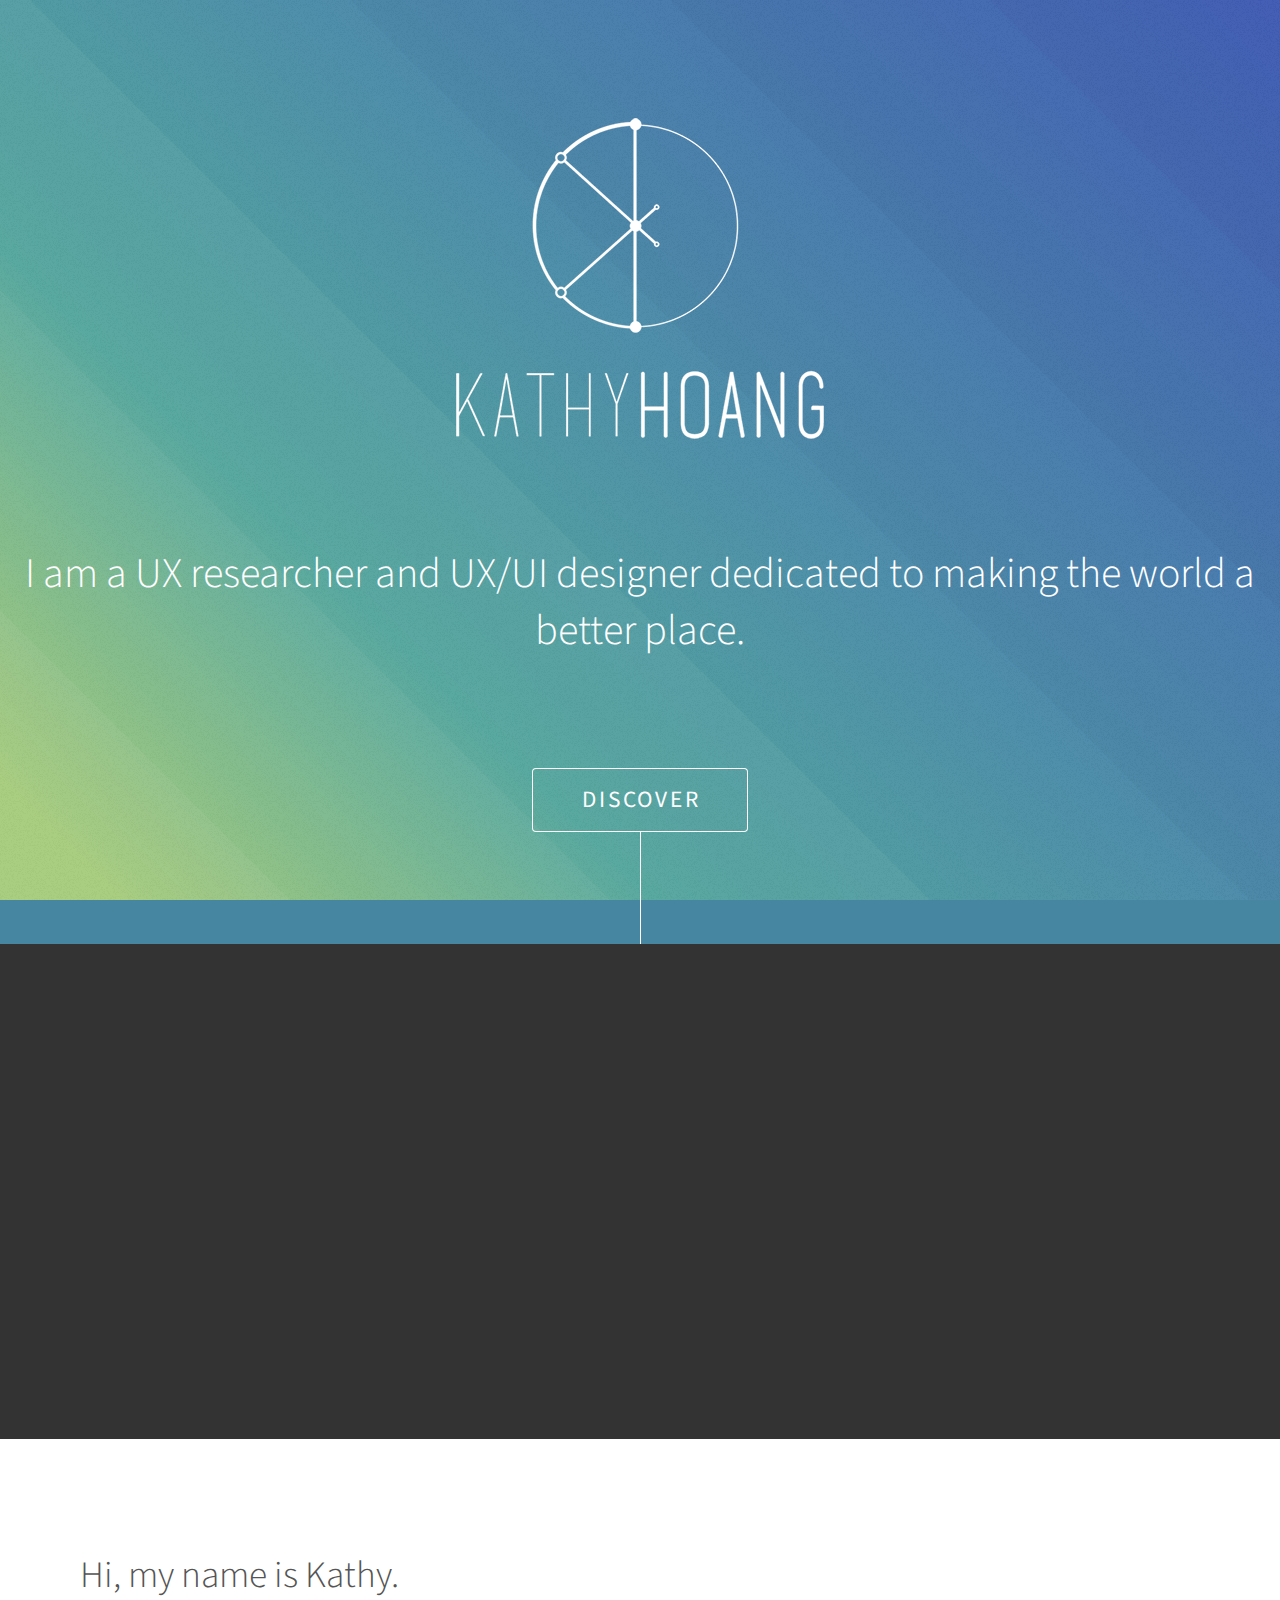
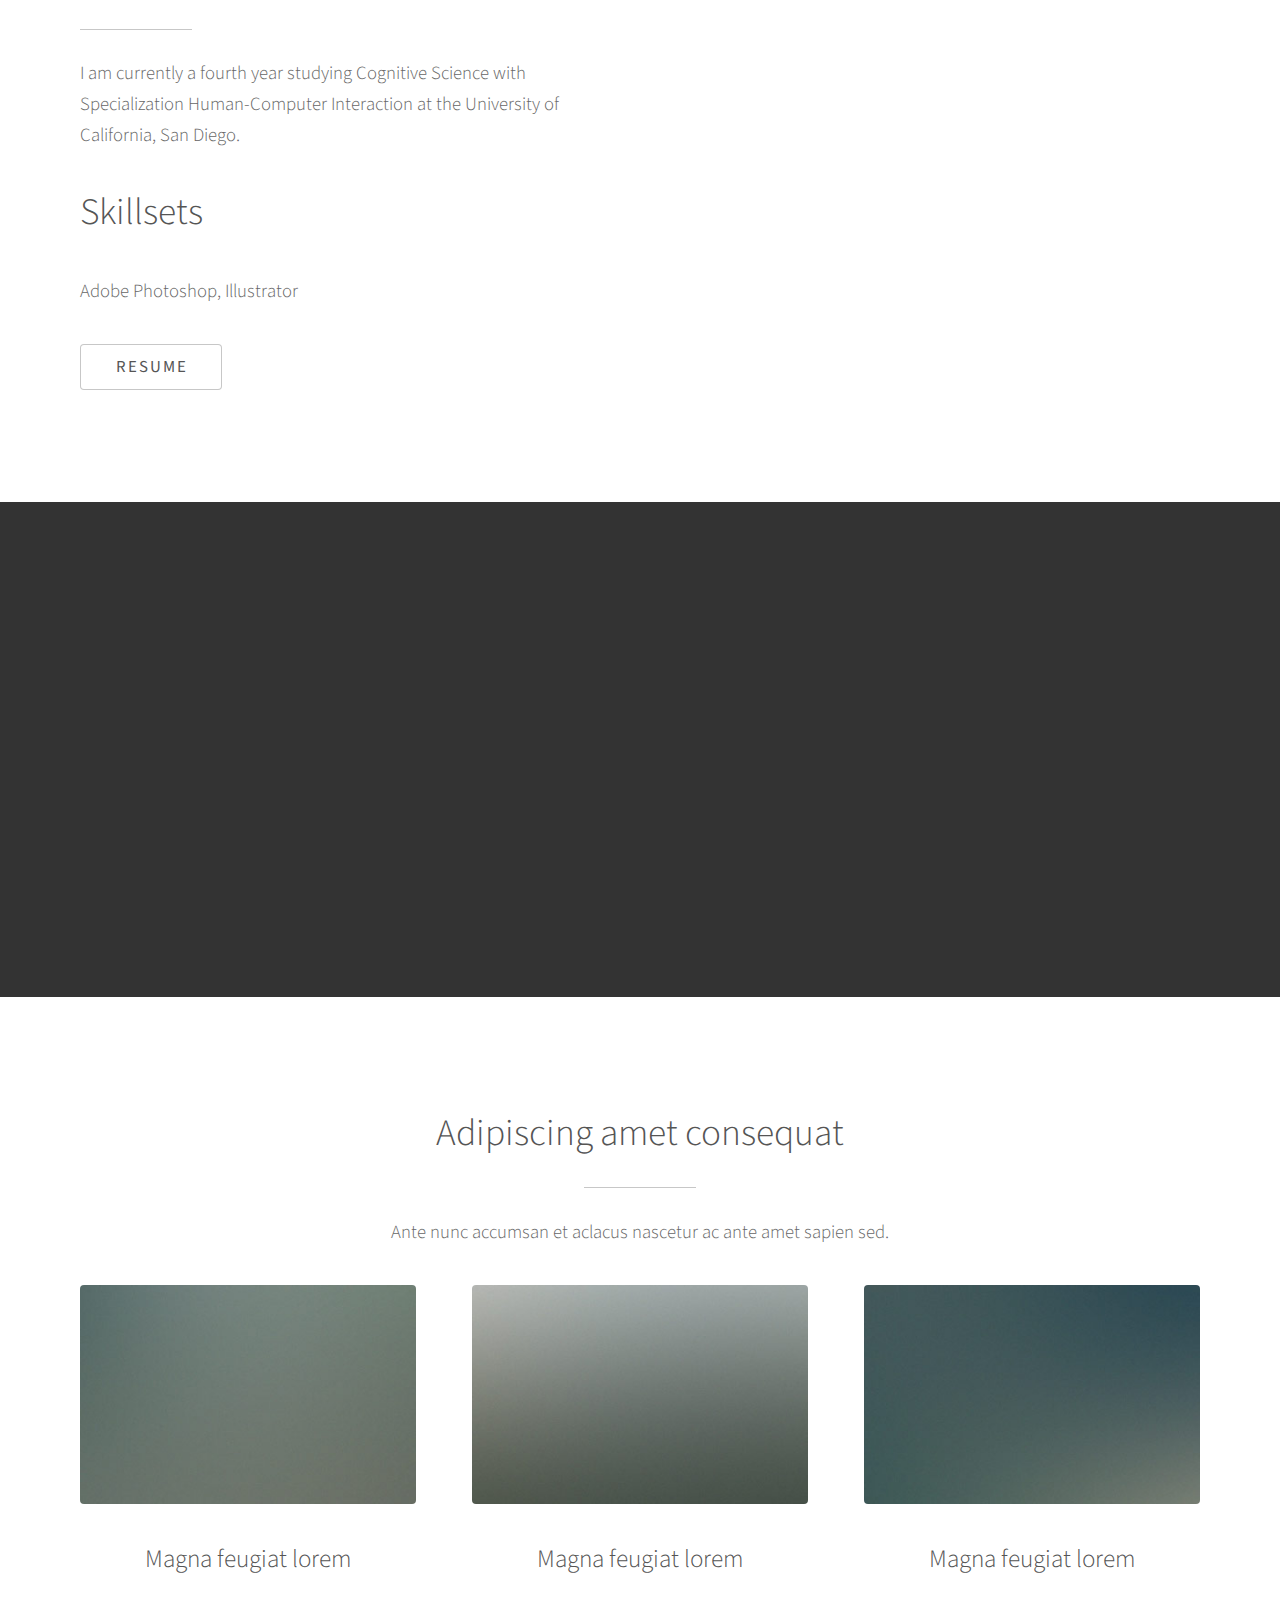
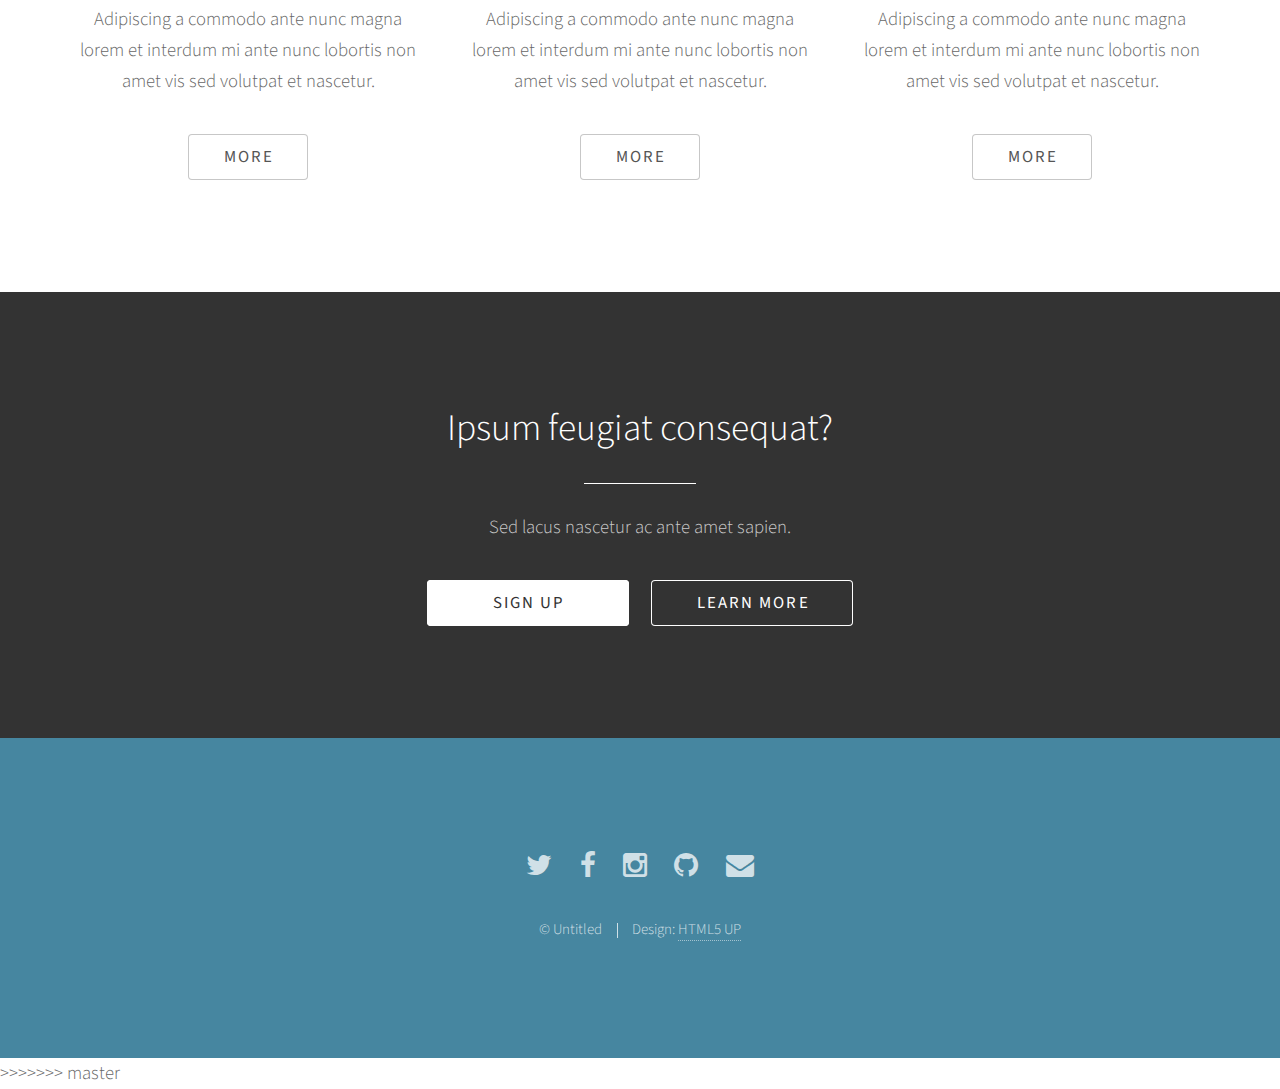
==== commit 9e9b3c75: "put bg images in" ====
--- a/index.html
+++ b/index.html
@@ -37,25 +37,58 @@
 			</section>
 
 		<!-- One -->
+			<section id="one" class="main style2ish">
+				<br>
+				<br>
+				<br>
+				<br>
+				<br>
+				<br>
+				<br>
+				<br>
+				<br>
+				<br>
+			</section>
+
+		<!-- 1.5 -->
 			<section id="one" class="main style1">
 				<div class="container">
 					<div class="row 150%">
 						<div class="6u 12u$(medium)">
 							<header class="major">
-								<h2>Lorem ipsum dolor adipiscing<br />
-								amet dolor consequat</h2>
+								<h2>Hi, my name is Kathy.</h2>
 							</header>
-							<p>Adipiscing a commodo ante nunc accumsan et interdum mi ante adipiscing. A nunc lobortis non nisl amet vis sed volutpat aclacus nascetur ac non. Lorem curae et ante amet sapien sed tempus adipiscing id accumsan.</p>
-						</div>
+							<p>I am currently a fourth year studying Cognitive Science with Specialization Human-Computer Interaction at the University of California, San Diego.</p>
+							<h2>Skillsets</h2>
+							<p>Adobe Photoshop, Illustrator</p>
+							
+							<ul class="actions">
+								<li><a href="#" class="button">Resume</a></li>
+							</ul>
+
+						</div>
+						<!--
 						<div class="6u$ 12u$(medium) important(medium)">
 							<span class="image fit"><img src="images/pic01.jpg" alt="" /></span>
+						-->
 						</div>
 					</div>
 				</div>
 			</section>
 
 		<!-- Two -->
-			<section id="two" class="main style2">
+			<section id="two" class="main style3ish">
+				<br>
+				<br>
+				<br>
+				<br>
+				<br>
+				<br>
+				<br>
+				<br>
+				<br>
+				<br>
+				<!--
 				<div class="container">
 					<div class="row 150%">
 						<div class="6u 12u$(medium)">
@@ -79,6 +112,7 @@
 						</div>
 					</div>
 				</div>
+			-->
 			</section>
 
 		<!-- Three -->
--- a/assets/css/main.css
+++ b/assets/css/main.css
@@ -2706,6 +2706,23 @@
 			background: #fff;
 		}
 
+		.main.style2ish {
+			background-color: #333;
+			color: rgba(255, 255, 255, 0.75);
+			background-attachment: fixed,							fixed;
+			background-image: url("images/overlay1.png"), url("../../images/face.jpg");
+			background-size: auto,							cover;
+		}
+
+		.main.style3ish {
+			background-color: #333;
+			color: rgba(255, 255, 255, 0.75);
+			background-attachment: fixed,							fixed;
+			background-image: url("images/overlay1.png"), url("../../images/study.jpg");
+			background-size: auto,							cover;
+		}
+
+
 		.main.style2 {
 			background-color: #333;
 			color: rgba(255, 255, 255, 0.75);
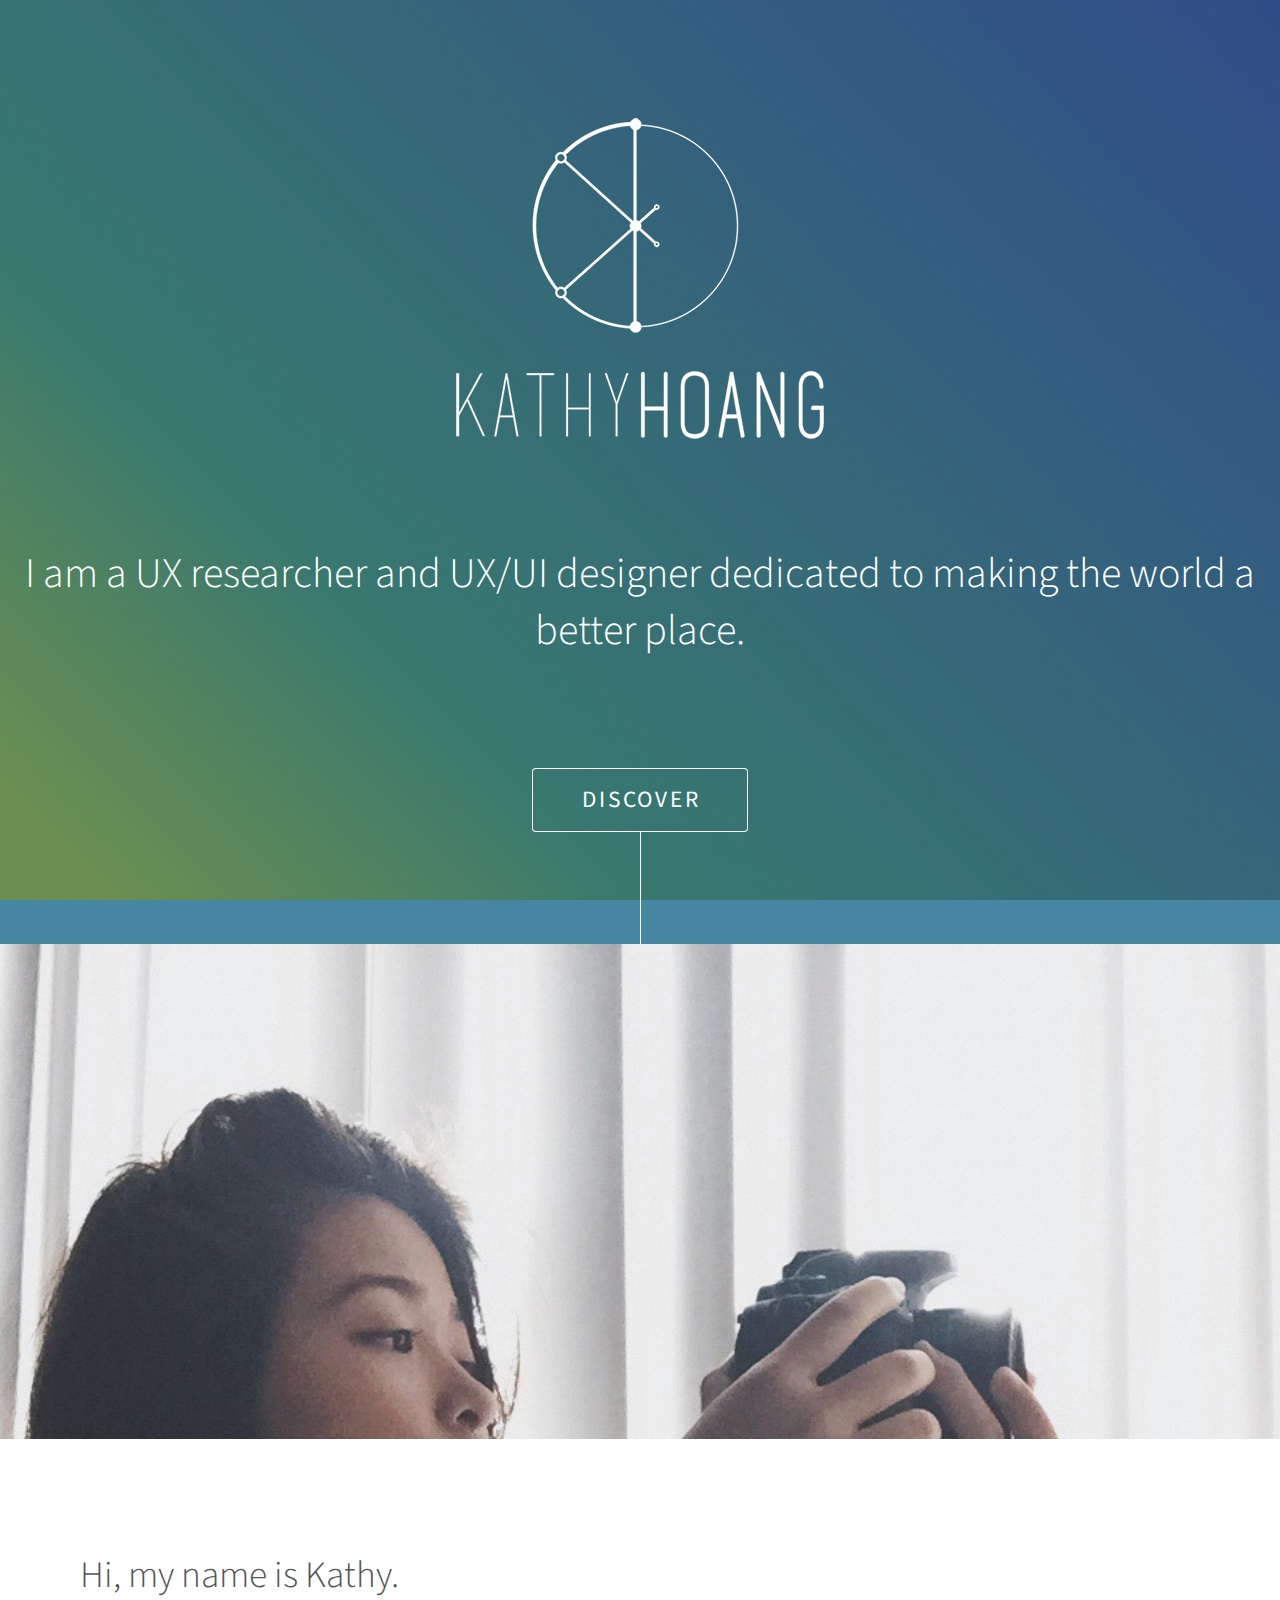
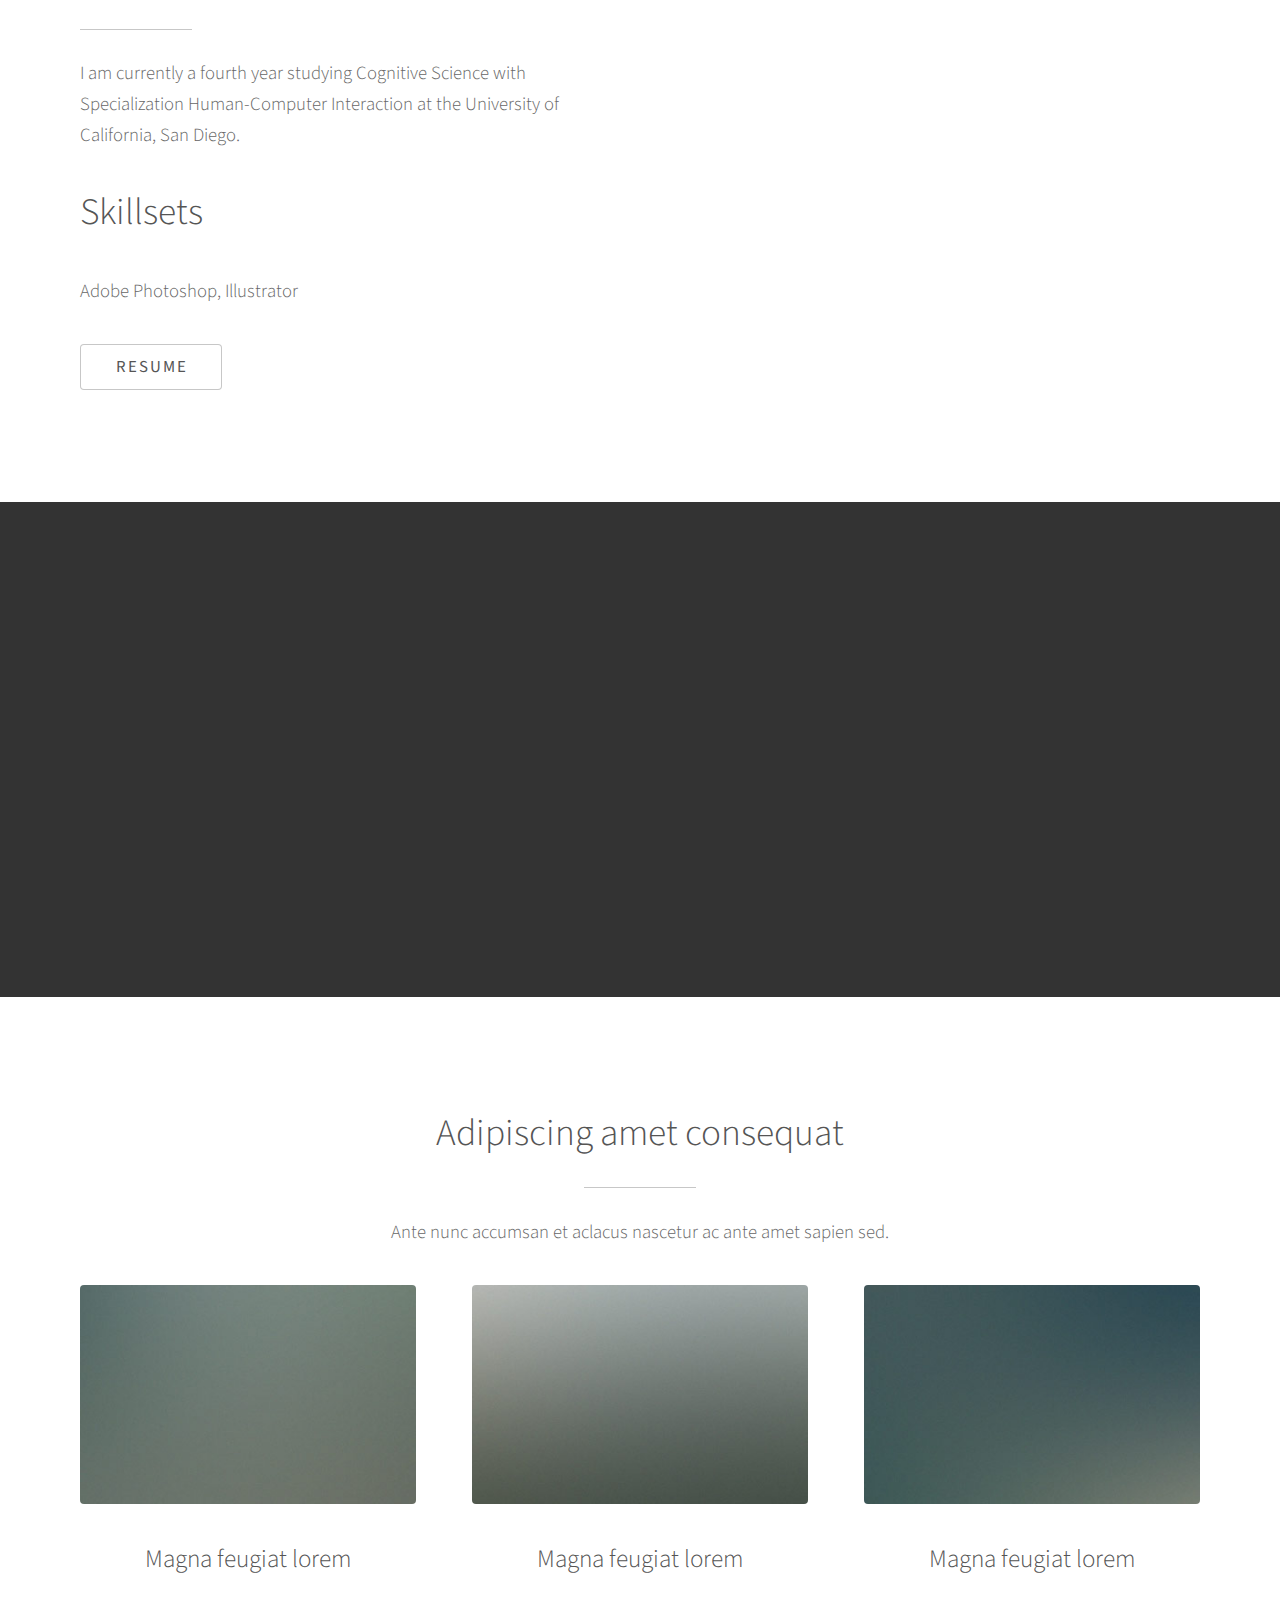
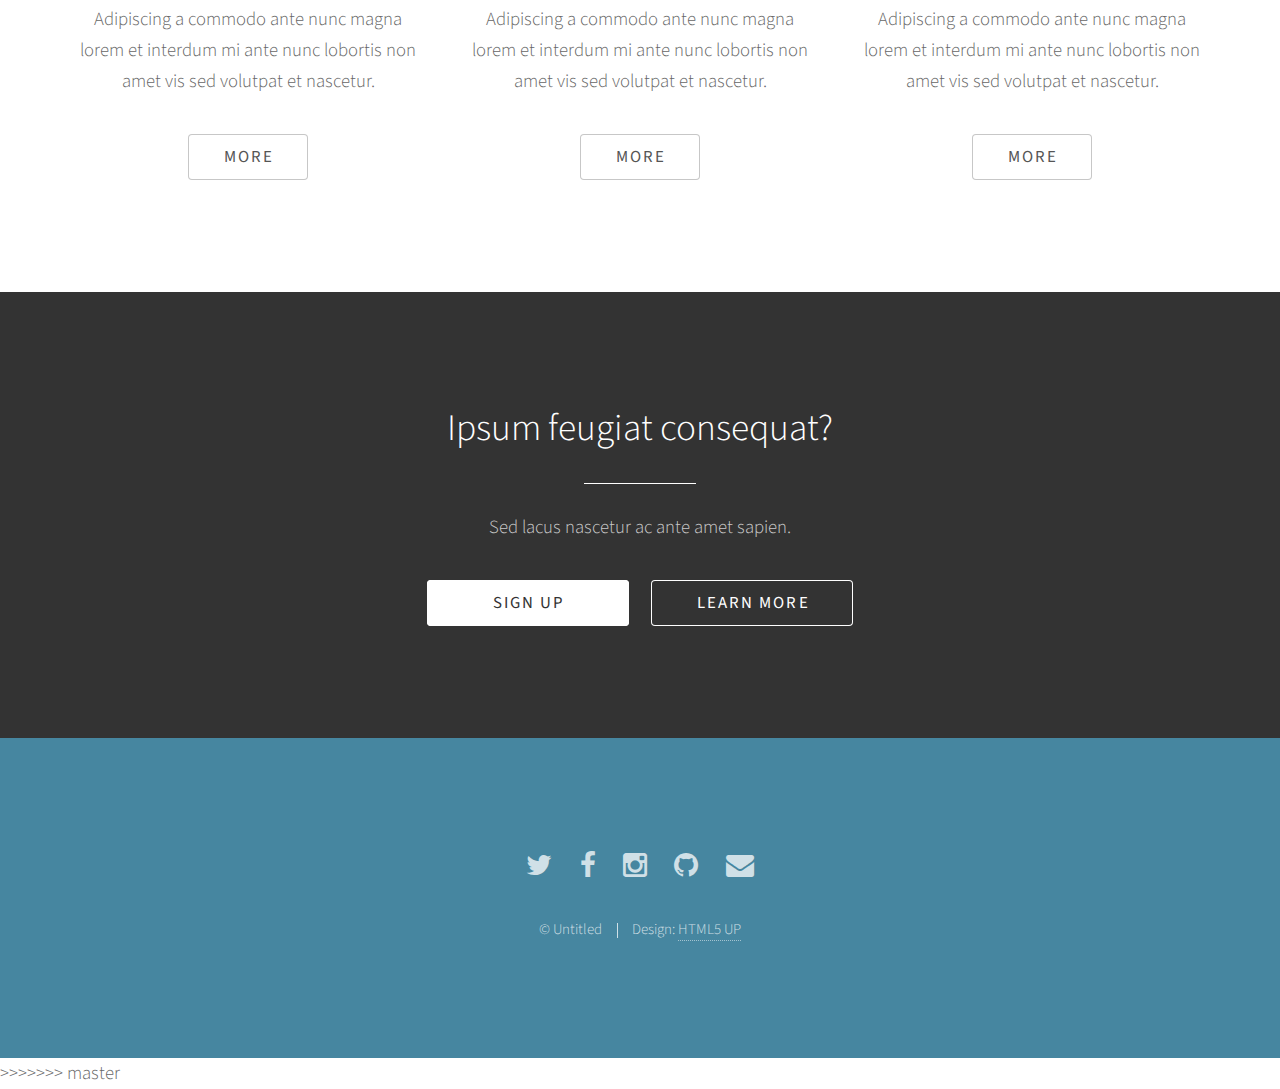
==== commit 20b1107a: "changed header" ====
--- a/index.html
+++ b/index.html
@@ -37,17 +37,19 @@
 			</section>
 
 		<!-- One -->
-			<section id="one" class="main style2ish">
-				<br>
-				<br>
-				<br>
-				<br>
-				<br>
-				<br>
-				<br>
-				<br>
-				<br>
-				<br>
+			<section id="one" class="main style2ish ">
+
+					<br>
+					<br>
+					<br>
+					<br>
+					<br>
+					<br>
+					<br>
+					<br>
+					<br>
+					<br>
+
 			</section>
 
 		<!-- 1.5 -->
--- a/assets/css/main.css
+++ b/assets/css/main.css
@@ -2709,16 +2709,16 @@
 		.main.style2ish {
 			background-color: #333;
 			color: rgba(255, 255, 255, 0.75);
-			background-attachment: fixed,							fixed;
-			background-image: url("images/overlay1.png"), url("../../images/face.jpg");
-			background-size: auto,							cover;
+								fixed;
+			background-image: url("images/overlay2.png"), url("../../images/face.jpg");
+			background-size: auto,						cover; 
 		}
 
 		.main.style3ish {
 			background-color: #333;
 			color: rgba(255, 255, 255, 0.75);
 			background-attachment: fixed,							fixed;
-			background-image: url("images/overlay1.png"), url("../../images/study.jpg");
+			background-image: url("images/overlay2.png"), url("../../images/study.jpg");
 			background-size: auto,							cover;
 		}
 
@@ -2811,6 +2811,10 @@
 				color: #ffffff;
 			}
 
+			.main.style2 .bg1 {
+				background-image: url("images/overlay2.png"), url("../../images/face.jpg");
+			}
+
 /* Header */
 
 	#header {
@@ -2818,7 +2822,7 @@
 		background-color: #4686a0;
 		color: rgba(255, 255, 255, 0.75);
 		background-attachment: fixed,							fixed,							fixed;
-		background-image: url("images/overlay2.png"), url("images/overlay3.svg"), linear-gradient(45deg, #9dc66b 5%, #4fa49a 30%, #4361c2);
+		background-image: url("images/overlay1.png"), url("../../images/header_img.jpg"), linear-gradient(45deg, #9dc66b 5%, #4fa49a 30%, #4361c2);
 		background-position: top left,						center center,					center center;
 		background-size: auto,							cover,							cover;
 		overflow: hidden;
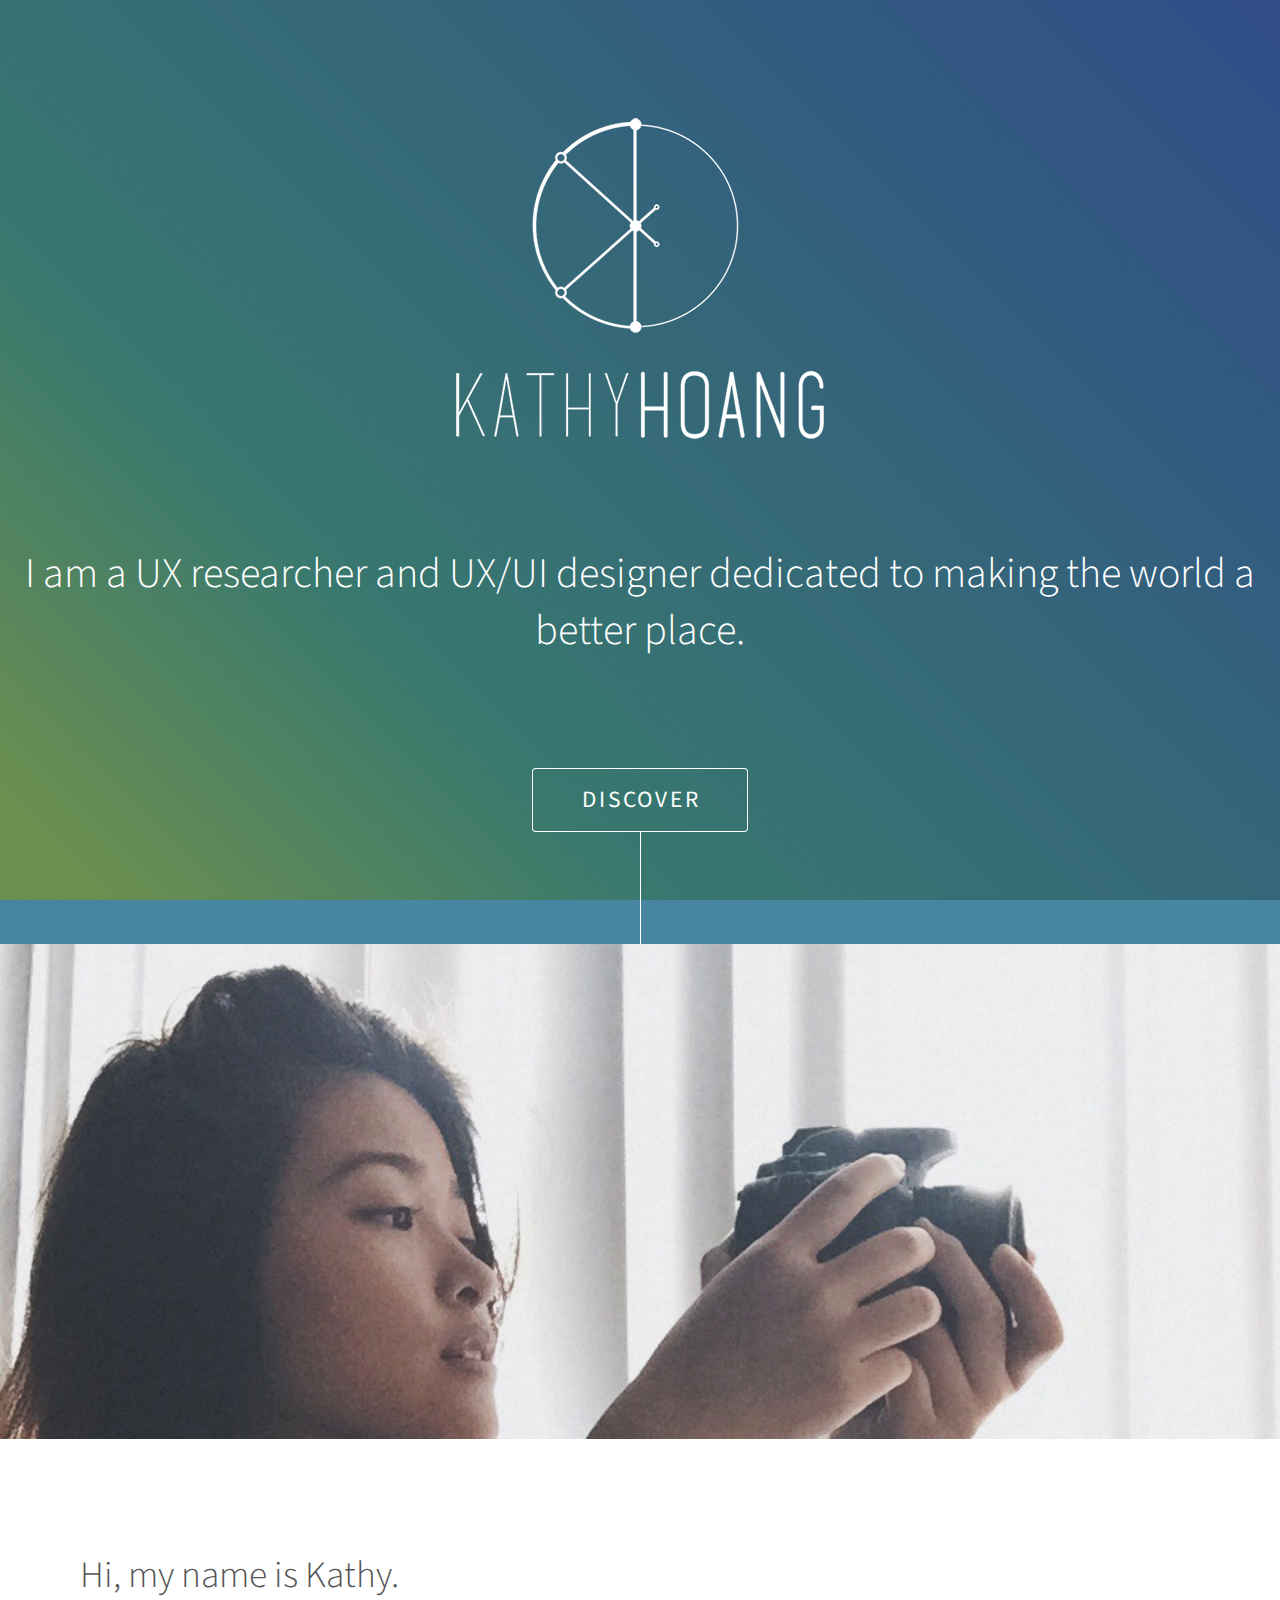
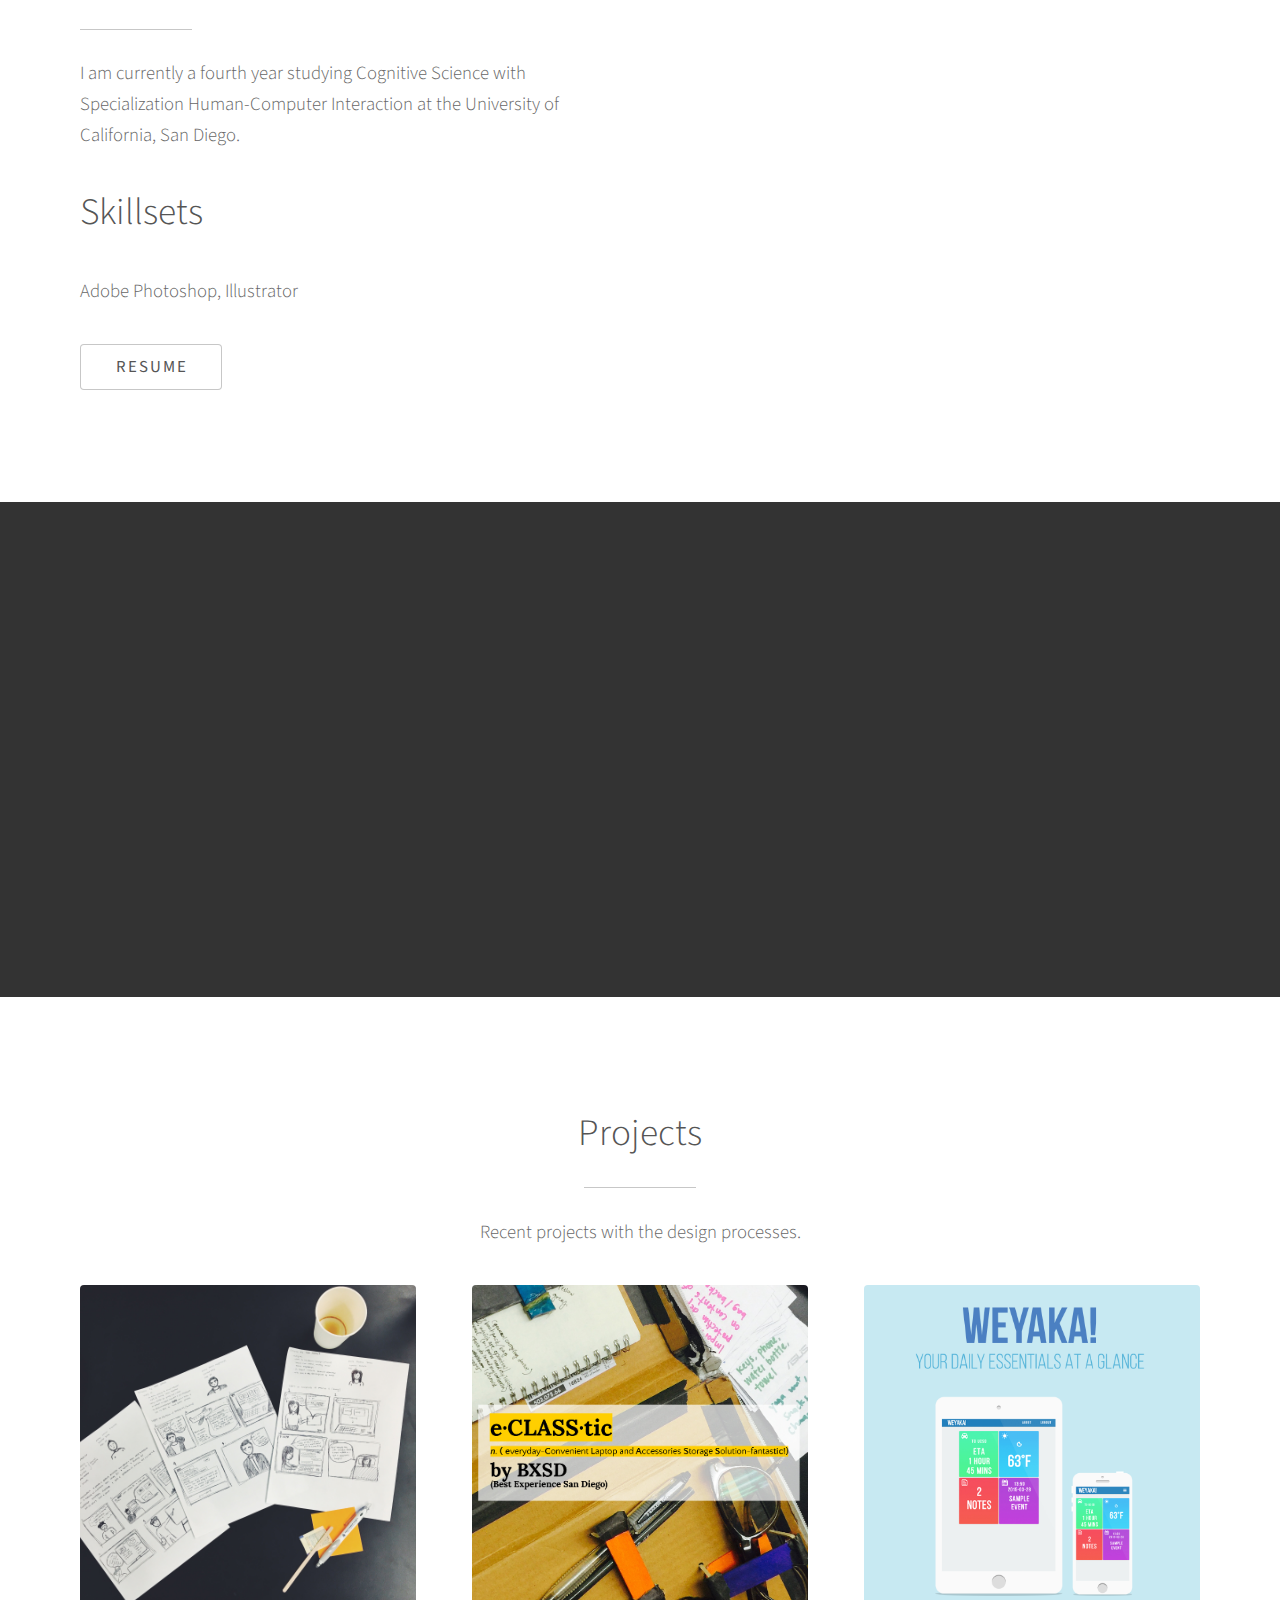
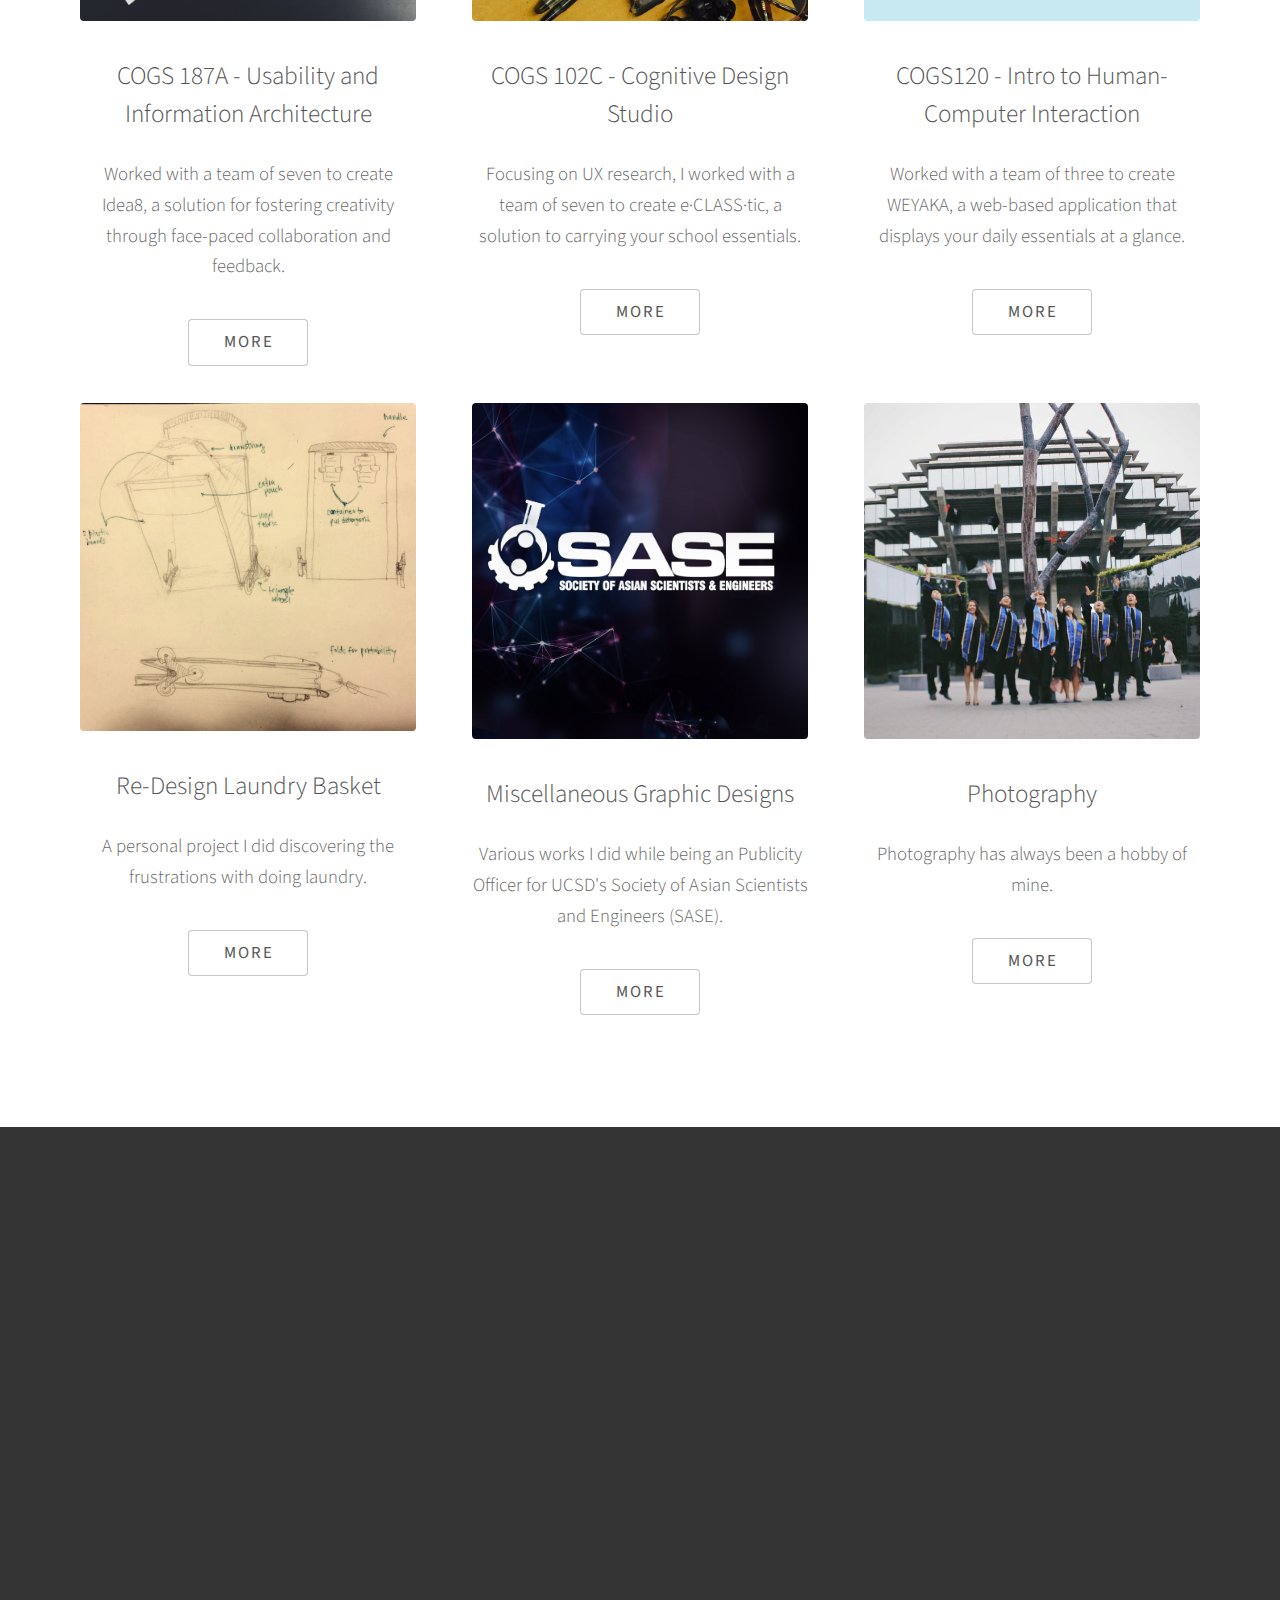
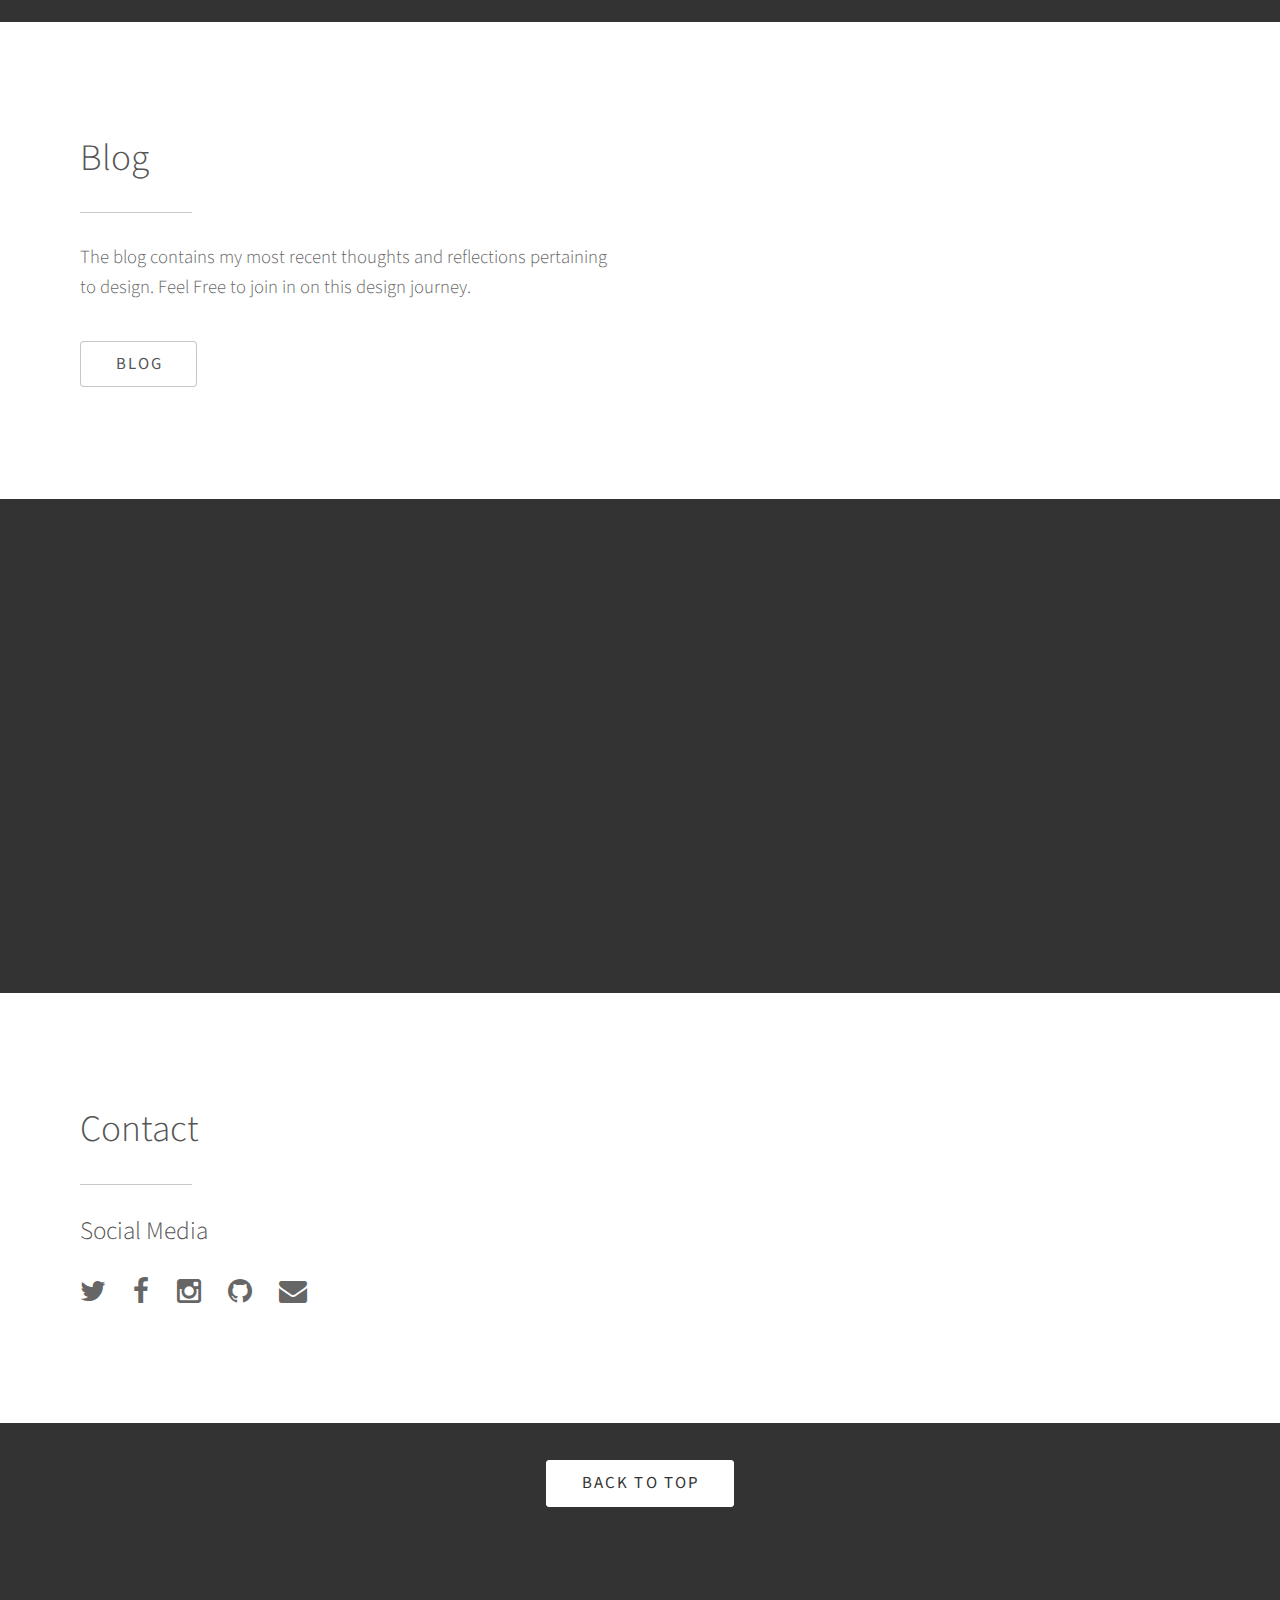
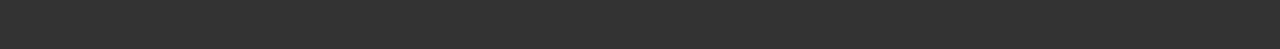
==== commit 8e8ccfd9: "finishing last half" ====
--- a/index.html
+++ b/index.html
@@ -7,7 +7,7 @@
 -->
 <html>
 	<head>
-		<title>Photon by HTML5 UP</title>
+		<title>Kathy Hoang's Portfolio</title>
 		<meta charset="utf-8" />
 		<meta name="viewport" content="width=device-width, initial-scale=1" />
 		<!--[if lte IE 8]><script src="assets/js/ie/html5shiv.js"></script><![endif]-->
@@ -63,7 +63,7 @@
 							<p>I am currently a fourth year studying Cognitive Science with Specialization Human-Computer Interaction at the University of California, San Diego.</p>
 							<h2>Skillsets</h2>
 							<p>Adobe Photoshop, Illustrator</p>
-							
+
 							<ul class="actions">
 								<li><a href="#" class="button">Resume</a></li>
 							</ul>
@@ -121,50 +121,155 @@
 			<section id="three" class="main style1 special">
 				<div class="container">
 					<header class="major">
-						<h2>Adipiscing amet consequat</h2>
+						<h2>Projects</h2>
 					</header>
-					<p>Ante nunc accumsan et aclacus nascetur ac ante amet sapien sed.</p>
+					<p>Recent projects with the design processes.</p>
 					<div class="row 150%">
 						<div class="4u 12u$(medium)">
-							<span class="image fit"><img src="images/pic02.jpg" alt="" /></span>
-							<h3>Magna feugiat lorem</h3>
-							<p>Adipiscing a commodo ante nunc magna lorem et interdum mi ante nunc lobortis non amet vis sed volutpat et nascetur.</p>
+							<span class="image fit"><img src="images/cogs187prof.JPG" alt="" /></span>
+							<h3>COGS 187A - Usability and Information Architecture</h3>
+							<p>Worked with a team of seven to create Idea8, a solution for fostering creativity through face-paced collaboration and feedback. </p>
 							<ul class="actions">
 								<li><a href="#" class="button">More</a></li>
 							</ul>
 						</div>
+
 						<div class="4u 12u$(medium)">
-							<span class="image fit"><img src="images/pic03.jpg" alt="" /></span>
-							<h3>Magna feugiat lorem</h3>
-							<p>Adipiscing a commodo ante nunc magna lorem et interdum mi ante nunc lobortis non amet vis sed volutpat et nascetur.</p>
+							<span class="image fit"><img src="images/cogs102prof.jpg" alt="" /></span>
+							<h3>COGS 102C - Cognitive Design Studio</h3>
+							<p>Focusing on UX research, I worked with a team of seven to create e·CLASS·tic, a solution to carrying your school essentials.</p>
 							<ul class="actions">
 								<li><a href="#" class="button">More</a></li>
 							</ul>
 						</div>
+
 						<div class="4u$ 12u$(medium)">
-							<span class="image fit"><img src="images/pic04.jpg" alt="" /></span>
-							<h3>Magna feugiat lorem</h3>
-							<p>Adipiscing a commodo ante nunc magna lorem et interdum mi ante nunc lobortis non amet vis sed volutpat et nascetur.</p>
+							<span class="image fit"><img src="images/cogs120prof.jpg" alt="" /></span>
+							<h3>COGS120 - Intro to Human-Computer Interaction</h3>
+							<p>Worked with a team of three to create WEYAKA, a web-based application that displays your daily essentials at a glance. </p>
 							<ul class="actions">
 								<li><a href="#" class="button">More</a></li>
 							</ul>
 						</div>
+
+						<div class="4u 12u$(medium)">
+							<span class="image fit"><img src="images/laundryprof.jpg" alt="" /></span>
+							<h3>Re-Design Laundry Basket</h3>
+							<p>A personal project I did discovering the frustrations with doing laundry.</p>
+							<ul class="actions">
+								<li><a href="#" class="button">More</a></li>
+							</ul>
+						</div>
+
+						<div class="4u 12u$(medium)">
+							<span class="image fit"><img src="images/saseprof.jpg" alt="" /></span>
+							<h3>Miscellaneous Graphic Designs</h3>
+							<p>Various works I did while being an Publicity Officer for UCSD's Society of Asian Scientists and Engineers (SASE).</p>
+							<ul class="actions">
+								<li><a href="#" class="button">More</a></li>
+							</ul>
+						</div>
+
+						<div class="4u$ 12u$(medium)">
+							<span class="image fit"><img src="images/photographyprof.jpg" alt="" /></span>
+							<h3>Photography</h3>
+							<p>Photography has always been a hobby of mine.</p>
+							<ul class="actions">
+								<li><a href="#" class="button">More</a></li>
+							</ul>
+						</div>
 					</div>
 				</div>
+
+			</section>
+
+		<!-- 3.5-->
+			<section id="two" class="main style4ish">
+					<br>
+					<br>
+					<br>
+					<br>
+					<br>
+					<br>
+					<br>
+					<br>
+					<br>
+					<br>
+
 			</section>
 
 		<!-- Four -->
-			<section id="four" class="main style2 special">
+		<section id="one" class="main style1">
+			<div class="container">
+				<div class="row 150%">
+					<div class="6u 12u$(medium)">
+						<header class="major">
+							<h2>Blog</h2>
+						</header>
+						<p>The blog contains my most recent thoughts and reflections pertaining to design.
+							Feel Free to join in on this design journey.</p>
+
+						<ul class="actions">
+							<li><a href="http://kreateor.blogspot.com/" class="button">Blog</a></li>
+						</ul>
+
+					</div>
+					<!--
+					<div class="6u$ 12u$(medium) important(medium)">
+						<span class="image fit"><img src="images/pic01.jpg" alt="" /></span>
+					-->
+					</div>
+				</div>
+			</div>
+		</section>
+
+		<!-- 4.5-->
+			<section id="two" class="main style4ish">
+					<br>
+					<br>
+					<br>
+					<br>
+					<br>
+					<br>
+					<br>
+					<br>
+					<br>
+					<br>
+
+			</section>
+
+			<!-- Five -->
+			<section id="one" class="main style1">
 				<div class="container">
-					<header class="major">
-						<h2>Ipsum feugiat consequat?</h2>
-					</header>
-					<p>Sed lacus nascetur ac ante amet sapien.</p>
-					<ul class="actions uniform">
-						<li><a href="#" class="button special">Sign Up</a></li>
-						<li><a href="#" class="button">Learn More</a></li>
+					<div class="row 150%">
+						<div class="6u 12u$(medium)">
+							<header class="major">
+								<h2>Contact</h2>
+							</header>
+							<h3>Social Media</h3>
+							<ul class="icons">
+								<li><a href="#" class="icon alt fa-twitter"><span class="label">Twitter</span></a></li>
+								<li><a href="#" class="icon alt fa-facebook"><span class="label">Facebook</span></a></li>
+								<li><a href="#" class="icon alt fa-instagram"><span class="label">Instagram</span></a></li>
+								<li><a href="#" class="icon alt fa-github"><span class="label">GitHub</span></a></li>
+								<li><a href="#" class="icon alt fa-envelope"><span class="label">Email</span></a></li>
+							</ul>
+
+
+					</div>
+				</div>
+			</section>
+
+			<!-- Footer -->
+			<section id="two" class="main style2 special">
+
+					<ul class="actions">
+						<li><a href="#header" class="button special">Back to top</a></li>
 					</ul>
-				</div>
+					<br>
+
+
+
 			</section>
 
 		<!-- Five -->
@@ -487,19 +592,7 @@
 			</section>
 		-->
 
-		<!-- Footer -->
-			<section id="footer">
-				<ul class="icons">
-					<li><a href="#" class="icon alt fa-twitter"><span class="label">Twitter</span></a></li>
-					<li><a href="#" class="icon alt fa-facebook"><span class="label">Facebook</span></a></li>
-					<li><a href="#" class="icon alt fa-instagram"><span class="label">Instagram</span></a></li>
-					<li><a href="#" class="icon alt fa-github"><span class="label">GitHub</span></a></li>
-					<li><a href="#" class="icon alt fa-envelope"><span class="label">Email</span></a></li>
-				</ul>
-				<ul class="copyright">
-					<li>&copy; Untitled</li><li>Design: <a href="http://html5up.net">HTML5 UP</a></li>
-				</ul>
-			</section>
+
 
 		<!-- Scripts -->
 			<script src="assets/js/jquery.min.js"></script>
@@ -511,4 +604,3 @@
 
 	</body>
 </html>
->>>>>>> master
--- a/assets/css/main.css
+++ b/assets/css/main.css
@@ -2680,7 +2680,7 @@
 			input[type="button"].special:active,
 			button.special:active,
 			.button.special:active {
-				background-color: #484848;
+				background-color: rgba(85,85,85, 0.2);
 			}
 
 		input[type="submit"].disabled, input[type="submit"]:disabled,
@@ -2710,8 +2710,8 @@
 			background-color: #333;
 			color: rgba(255, 255, 255, 0.75);
 								fixed;
-			background-image: url("images/overlay2.png"), url("../../images/face.jpg");
-			background-size: auto,						cover; 
+			background-image: url("images/overlay2.png"), url("../../images/face1.jpg");
+			background-size: contain,					cover;
 		}
 
 		.main.style3ish {
@@ -2722,13 +2722,21 @@
 			background-size: auto,							cover;
 		}
 
+		.main.style4ish {
+			background-color: #333;
+			color: rgba(255, 255, 255, 0.75);
+			background-attachment: fixed,							fixed;
+			background-image: url("images/overlay2.png"), url("../../images/blogpic1.jpg");
+			background-size: auto,							cover;
+		}
 
 		.main.style2 {
 			background-color: #333;
 			color: rgba(255, 255, 255, 0.75);
 			background-attachment: fixed,							fixed;
-			background-image: url("images/overlay1.png"), url("../../images/header.jpg");
+			background-image: url("images/overlay2.png"), url("../../images/footer.jpg");
 			background-size: auto,							cover;
+			padding: 2em 0 4em 0 ;
 		}
 
 			.main.style2 a {
@@ -3439,4 +3447,4 @@
 				padding: 2em 1em 2em 1em ;
 			}
 
-	}+	}
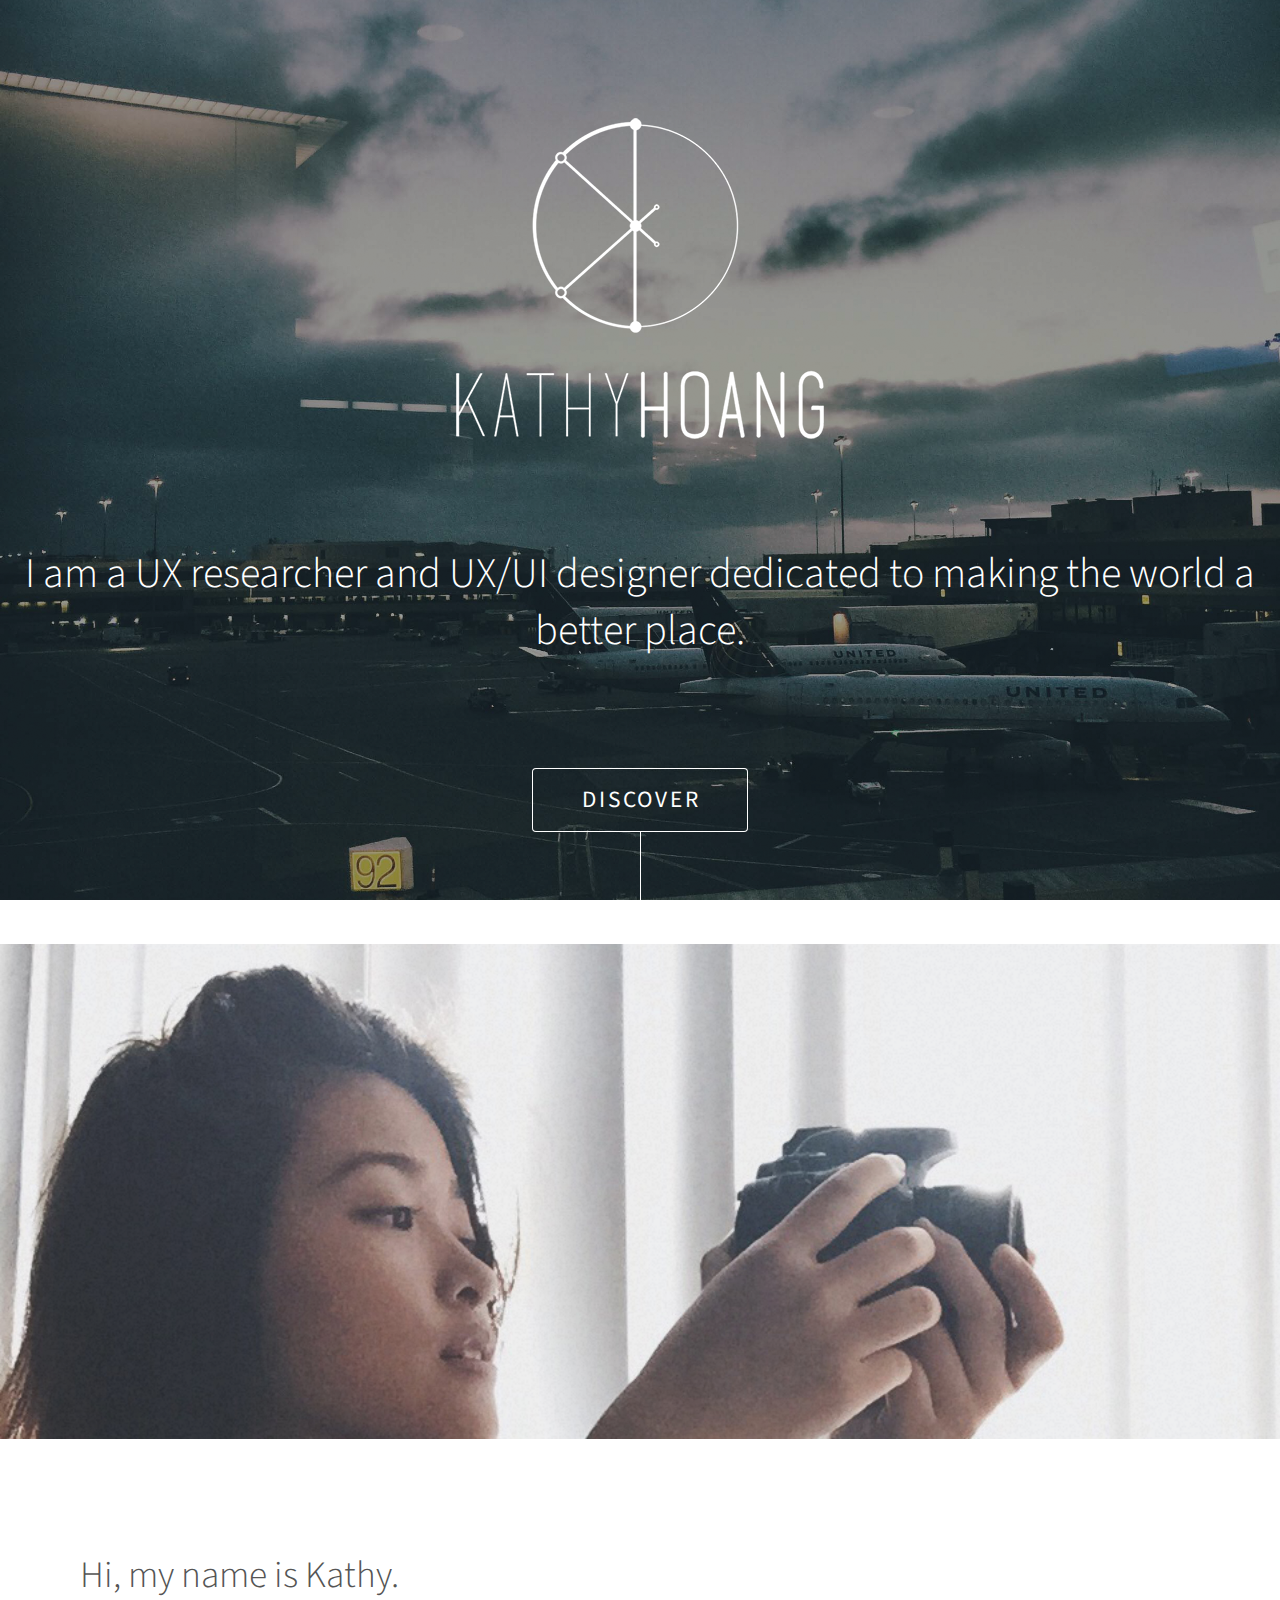
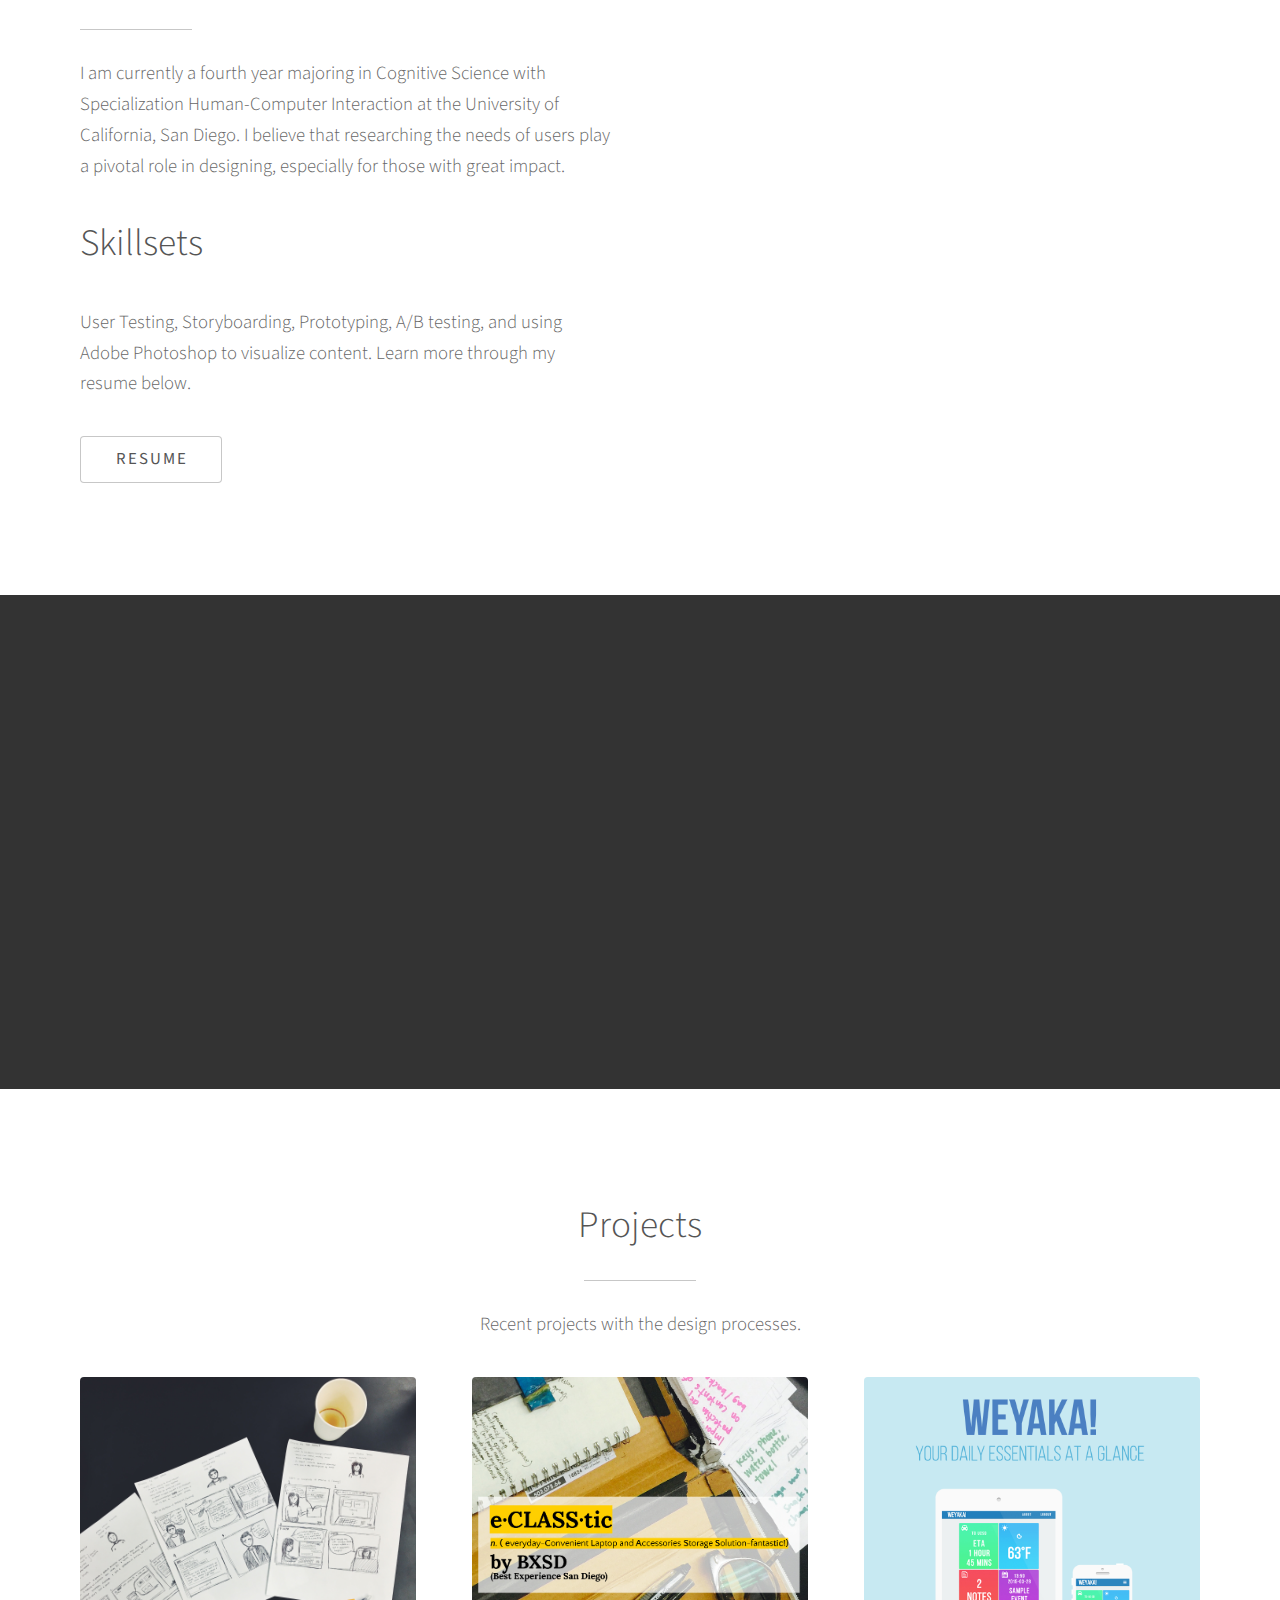
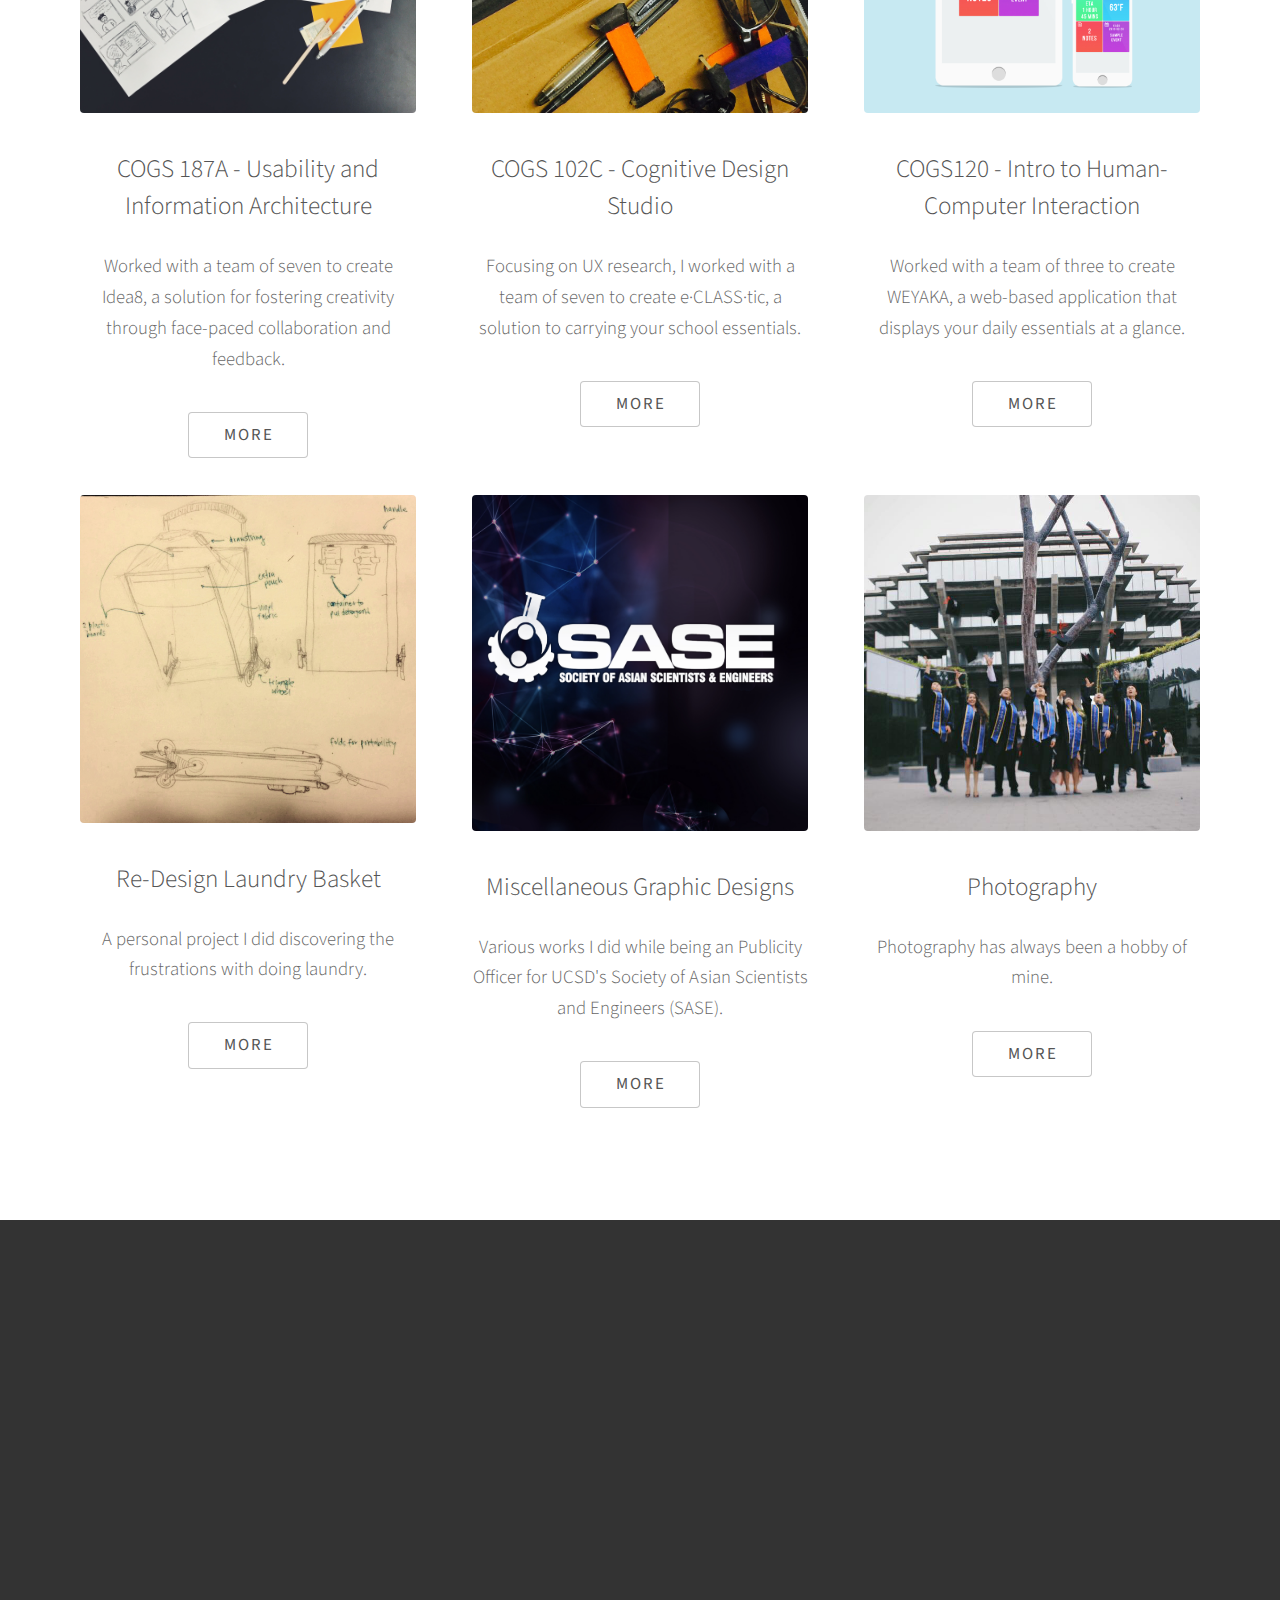
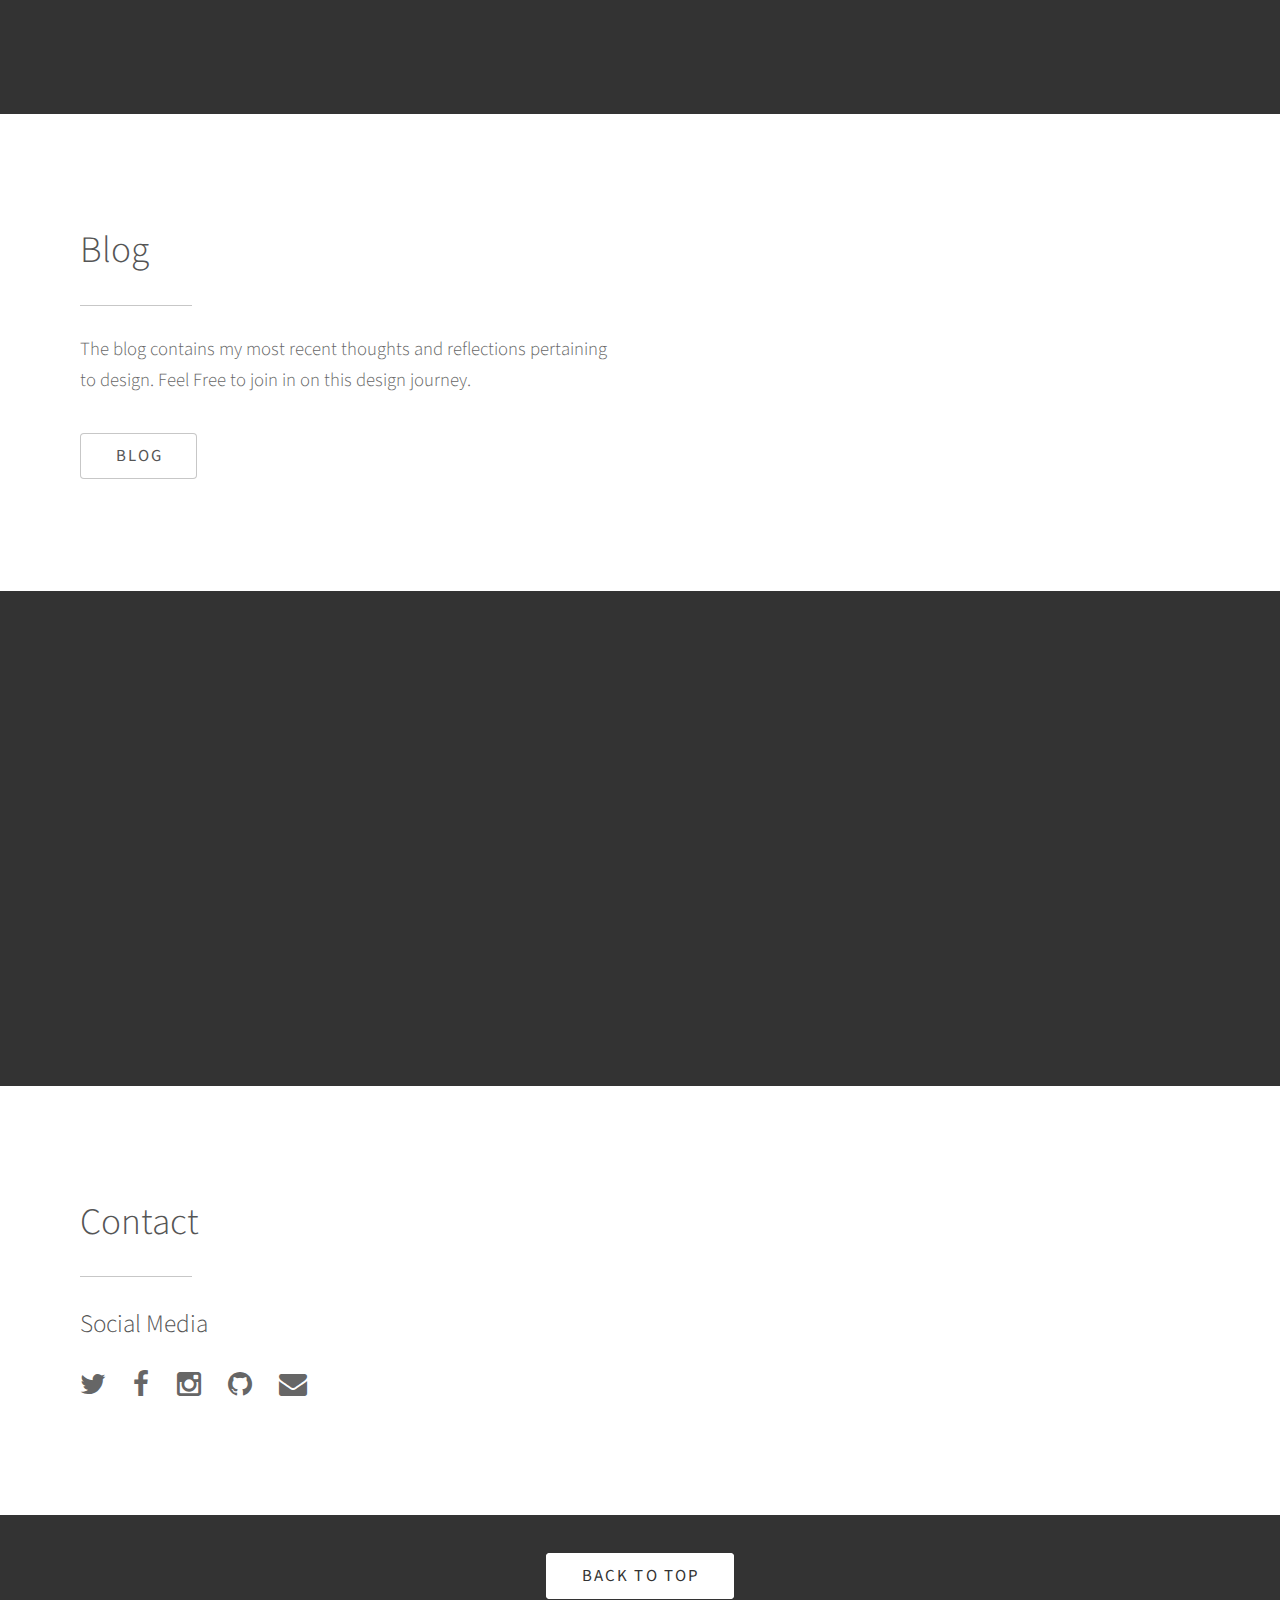
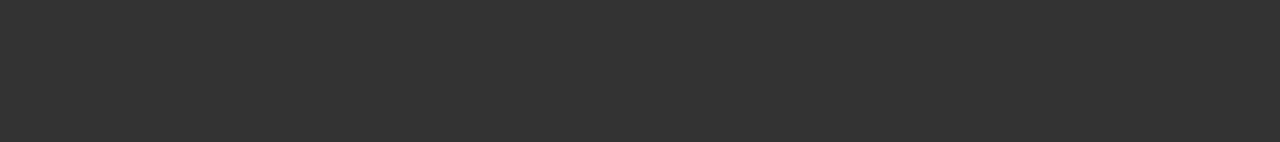
==== commit 16514428: "created cogs187 page, added navigation" ====
--- a/index.html
+++ b/index.html
@@ -5,6 +5,8 @@
 	html5up.net | @n33co
 	Free for personal and commercial use under the CCA 3.0 license (html5up.net/license)
 -->
+
+
 <html>
 	<head>
 		<title>Kathy Hoang's Portfolio</title>
@@ -53,19 +55,24 @@
 			</section>
 
 		<!-- 1.5 -->
-			<section id="one" class="main style1">
+			<section id="About" class="main style1">
 				<div class="container">
 					<div class="row 150%">
 						<div class="6u 12u$(medium)">
 							<header class="major">
 								<h2>Hi, my name is Kathy.</h2>
 							</header>
-							<p>I am currently a fourth year studying Cognitive Science with Specialization Human-Computer Interaction at the University of California, San Diego.</p>
-							<h2>Skillsets</h2>
-							<p>Adobe Photoshop, Illustrator</p>
+							<p>I am currently a fourth year majoring in Cognitive Science with Specialization Human-Computer Interaction at the University of California, San Diego.
+								 I believe that researching the needs of users play a pivotal role in designing,
+								  especially for those with great impact.
+								<h2>Skillsets</h2>
+								 User Testing, Storyboarding, Prototyping, A/B testing,
+								 and using Adobe Photoshop to visualize content.
+								  Learn more through my resume below.
+							</p>
 
 							<ul class="actions">
-								<li><a href="#" class="button">Resume</a></li>
+								<li><a href="https://drive.google.com/file/d/0B7rQiUZ0n1_UeTlwVWJSLVpyYTg/view?usp=sharing" class="button">Resume</a></li>
 							</ul>
 
 						</div>
@@ -118,7 +125,7 @@
 			</section>
 
 		<!-- Three -->
-			<section id="three" class="main style1 special">
+			<section id="Projects" class="main style1 special">
 				<div class="container">
 					<header class="major">
 						<h2>Projects</h2>
@@ -130,7 +137,7 @@
 							<h3>COGS 187A - Usability and Information Architecture</h3>
 							<p>Worked with a team of seven to create Idea8, a solution for fostering creativity through face-paced collaboration and feedback. </p>
 							<ul class="actions">
-								<li><a href="#" class="button">More</a></li>
+								<li><a href="cogs187a.html" class="button">More</a></li>
 							</ul>
 						</div>
 
@@ -199,7 +206,7 @@
 			</section>
 
 		<!-- Four -->
-		<section id="one" class="main style1">
+		<section id="Blog" class="main style1">
 			<div class="container">
 				<div class="row 150%">
 					<div class="6u 12u$(medium)">
@@ -239,7 +246,7 @@
 			</section>
 
 			<!-- Five -->
-			<section id="one" class="main style1">
+			<section id="Contact" class="main style1">
 				<div class="container">
 					<div class="row 150%">
 						<div class="6u 12u$(medium)">
--- a/assets/css/main.css
+++ b/assets/css/main.css
@@ -6,6 +6,9 @@
 	html5up.net | @n33co
 	Free for personal and commercial use under the CCA 3.0 license (html5up.net/license)
 */
+
+
+
 
 /* Reset */
 
@@ -2827,15 +2830,18 @@
 
 	#header {
 		padding: 9em 0 9em 0 ;
-		background-color: #4686a0;
 		color: rgba(255, 255, 255, 0.75);
-		background-attachment: fixed,							fixed,							fixed;
-		background-image: url("images/overlay1.png"), url("../../images/header_img.jpg"), linear-gradient(45deg, #9dc66b 5%, #4fa49a 30%, #4361c2);
-		background-position: top left,						center center,					center center;
-		background-size: auto,							cover,							cover;
+		background-attachment: fixed,							fixed;
+		background-image: url("images/overlay1.png"), url("../../images/header_img2.jpg");
+		background-position: top left,						center center;
+		background-size: auto,							cover;
 		overflow: hidden;
 		position: relative;
 		text-align: center;
+	}
+
+	#header .nav {
+		padding: 0 0 0 0 ;
 	}
 
 		#header a {
@@ -2980,7 +2986,7 @@
 			-webkit-transition: opacity 1s ease;
 			-ms-transition: opacity 1s ease;
 			transition: opacity 1s ease;
-			background-image: linear-gradient(45deg, #4fa49a, #4361c2);
+
 			content: '';
 			height: 100%;
 			left: 0;
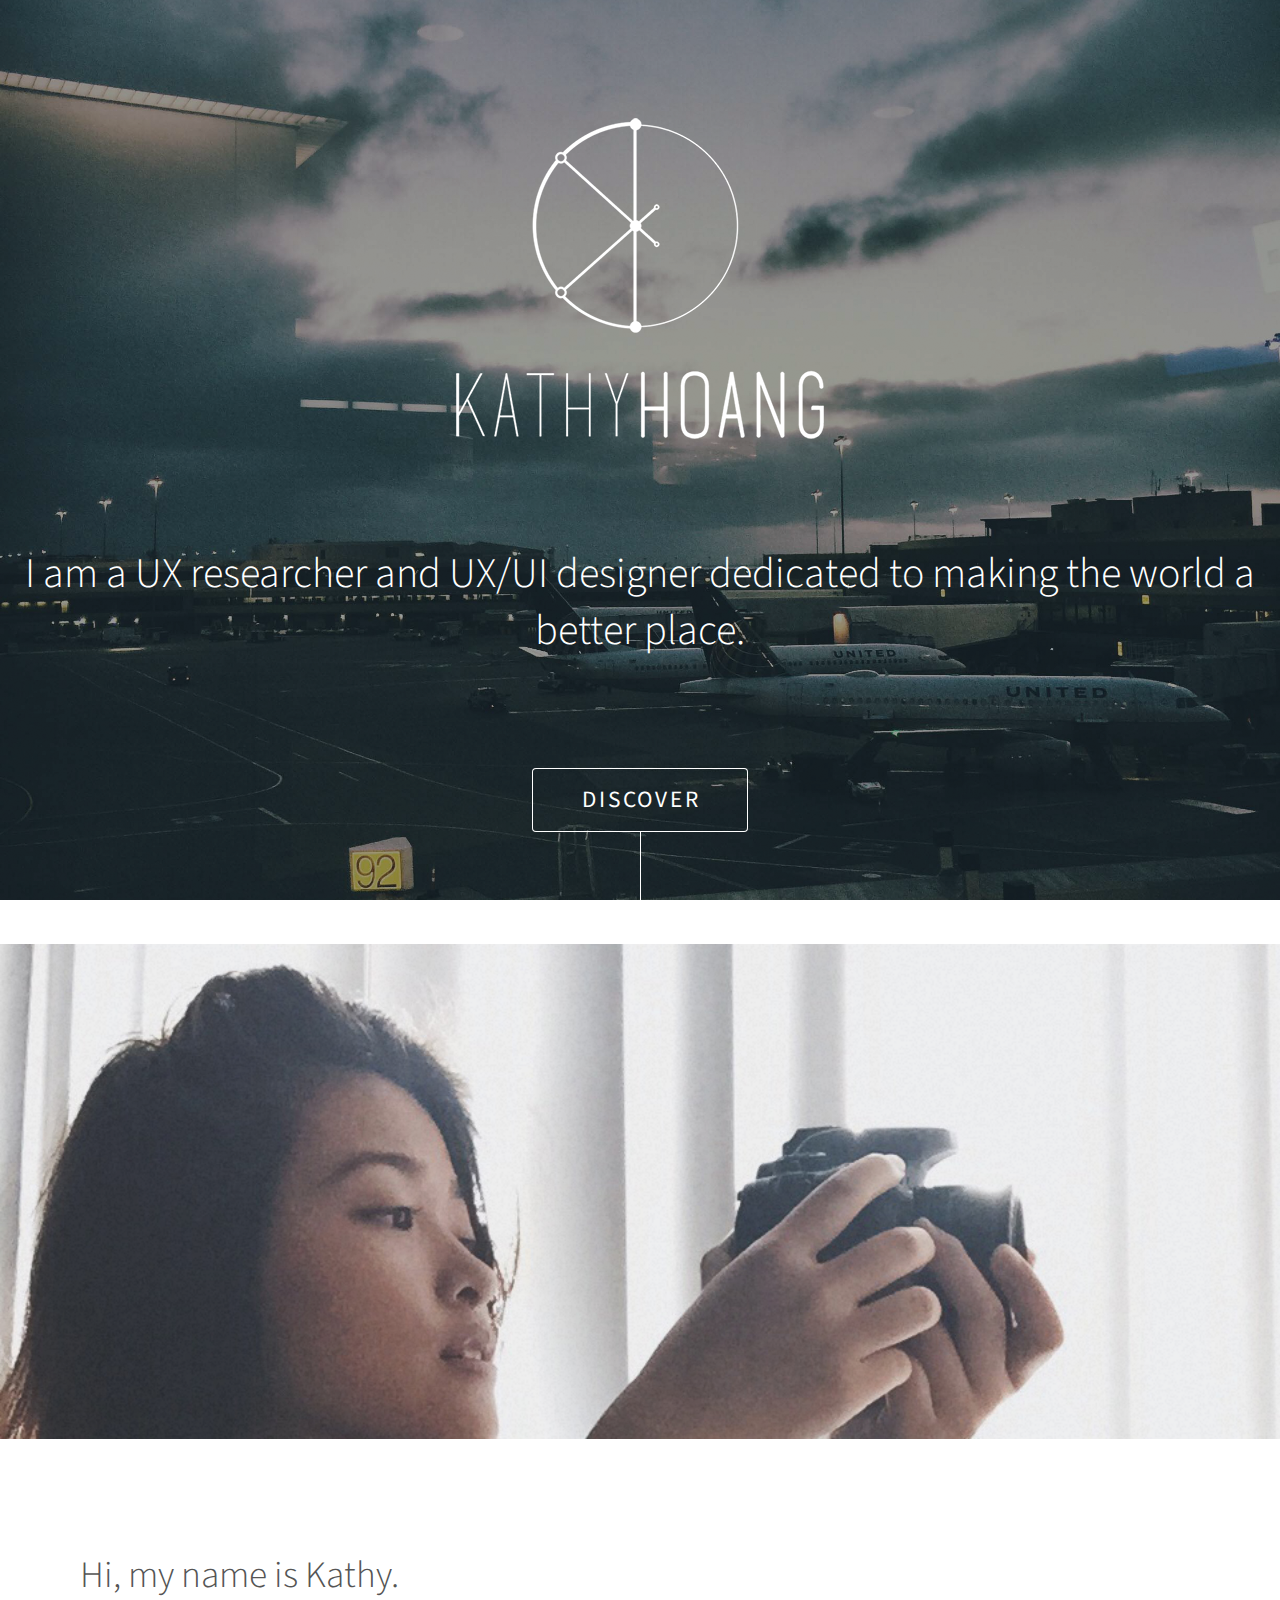
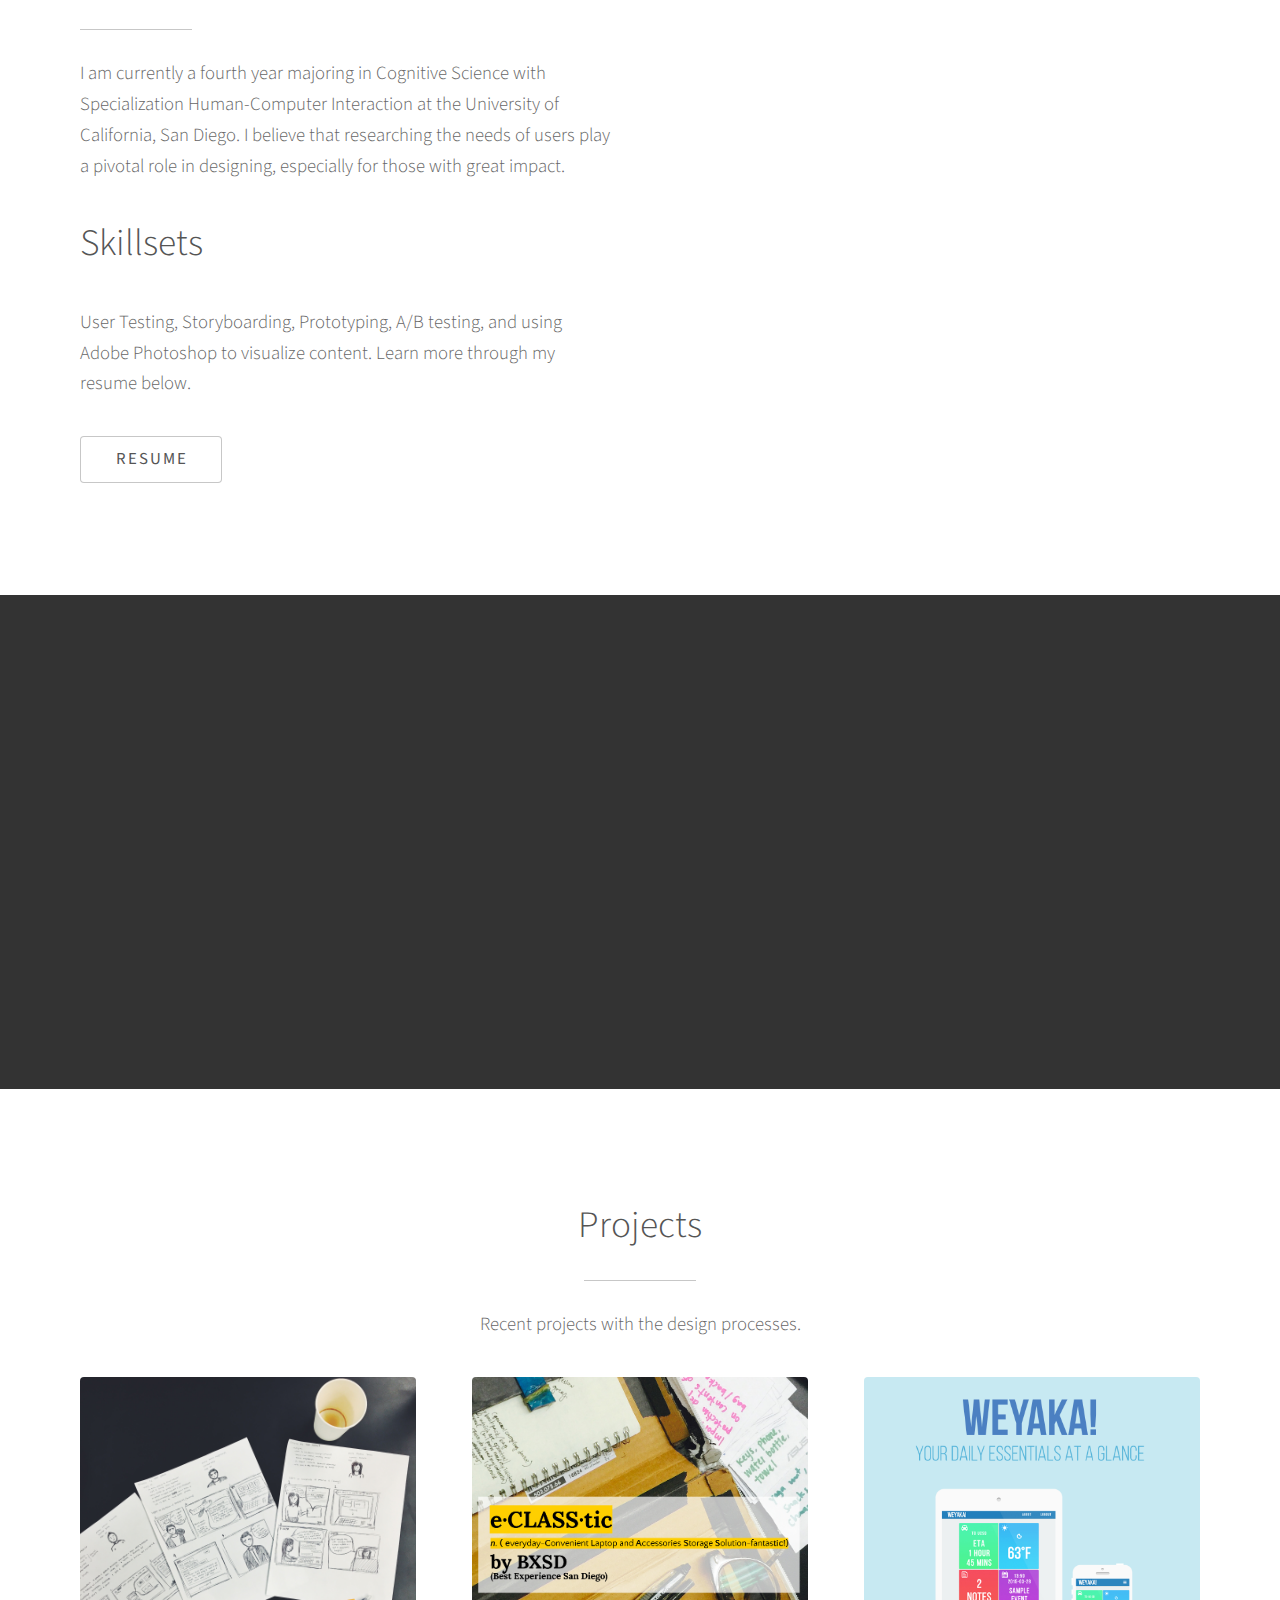
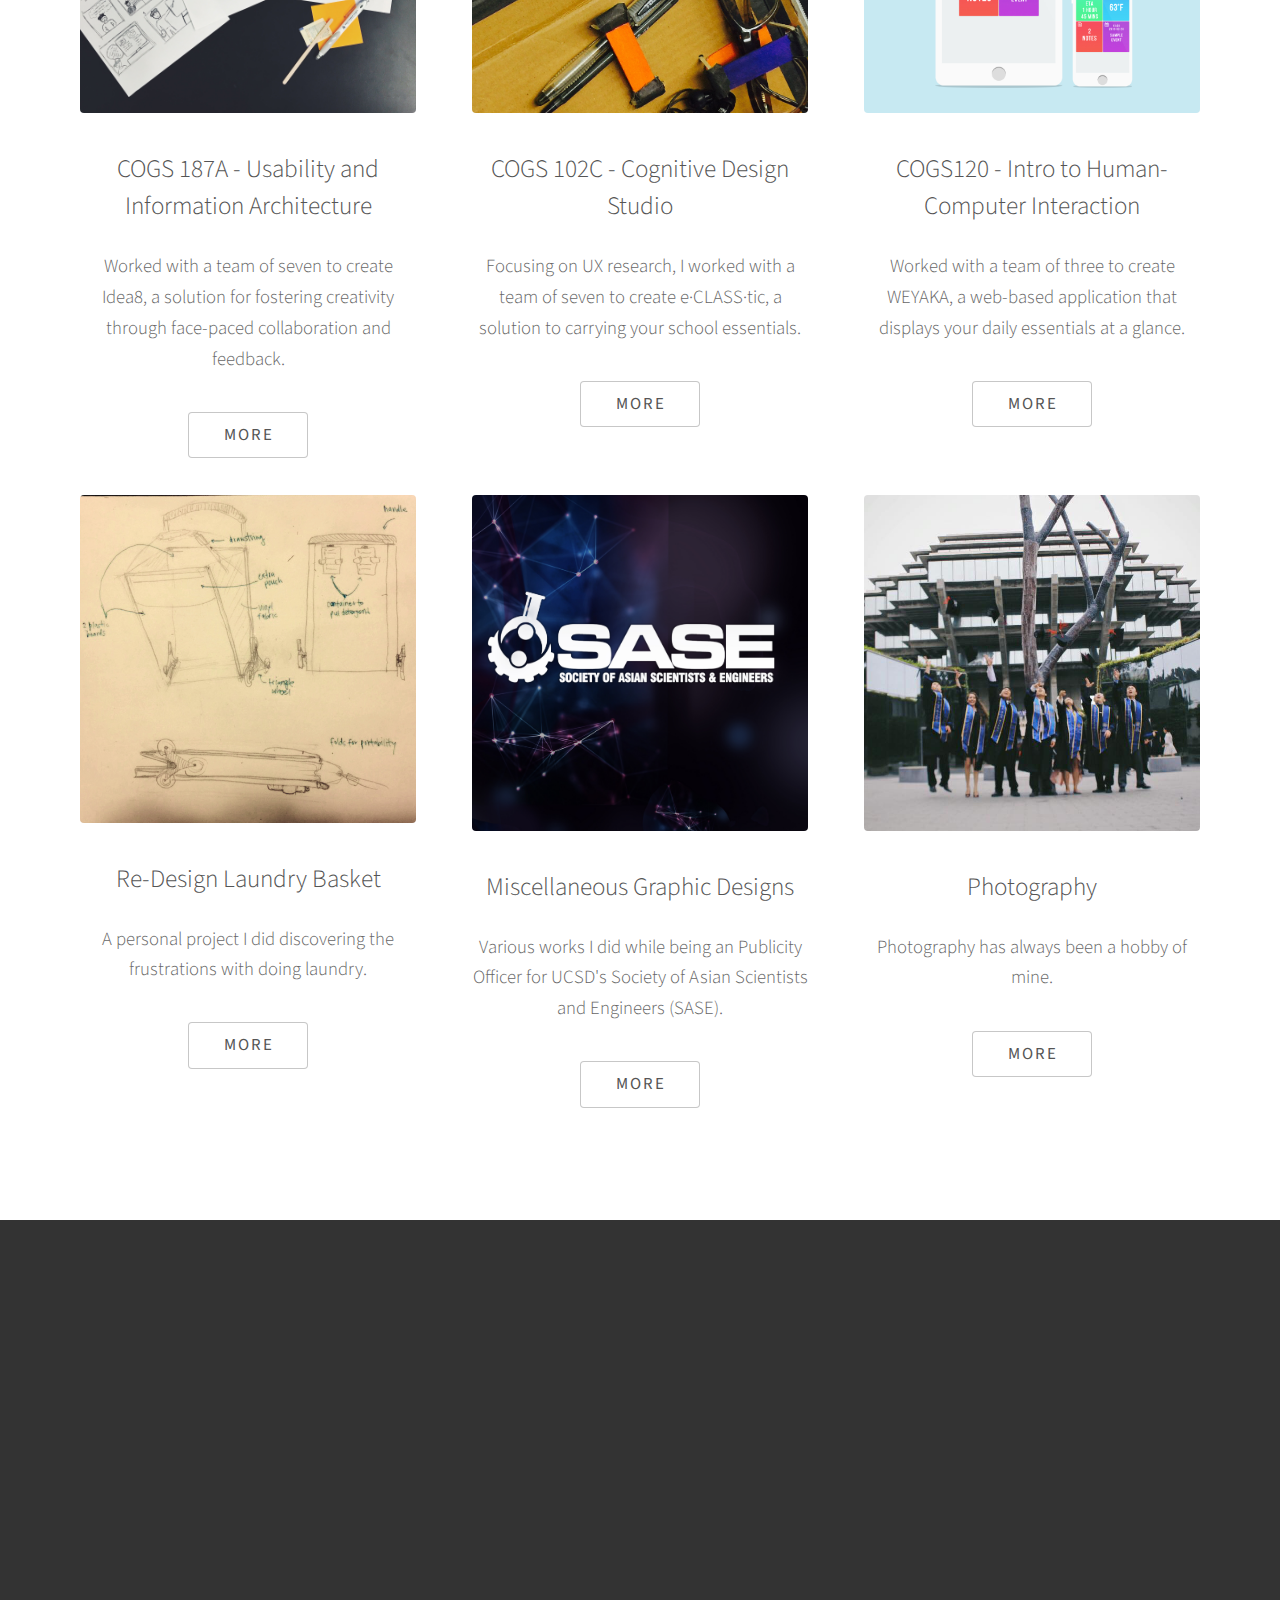
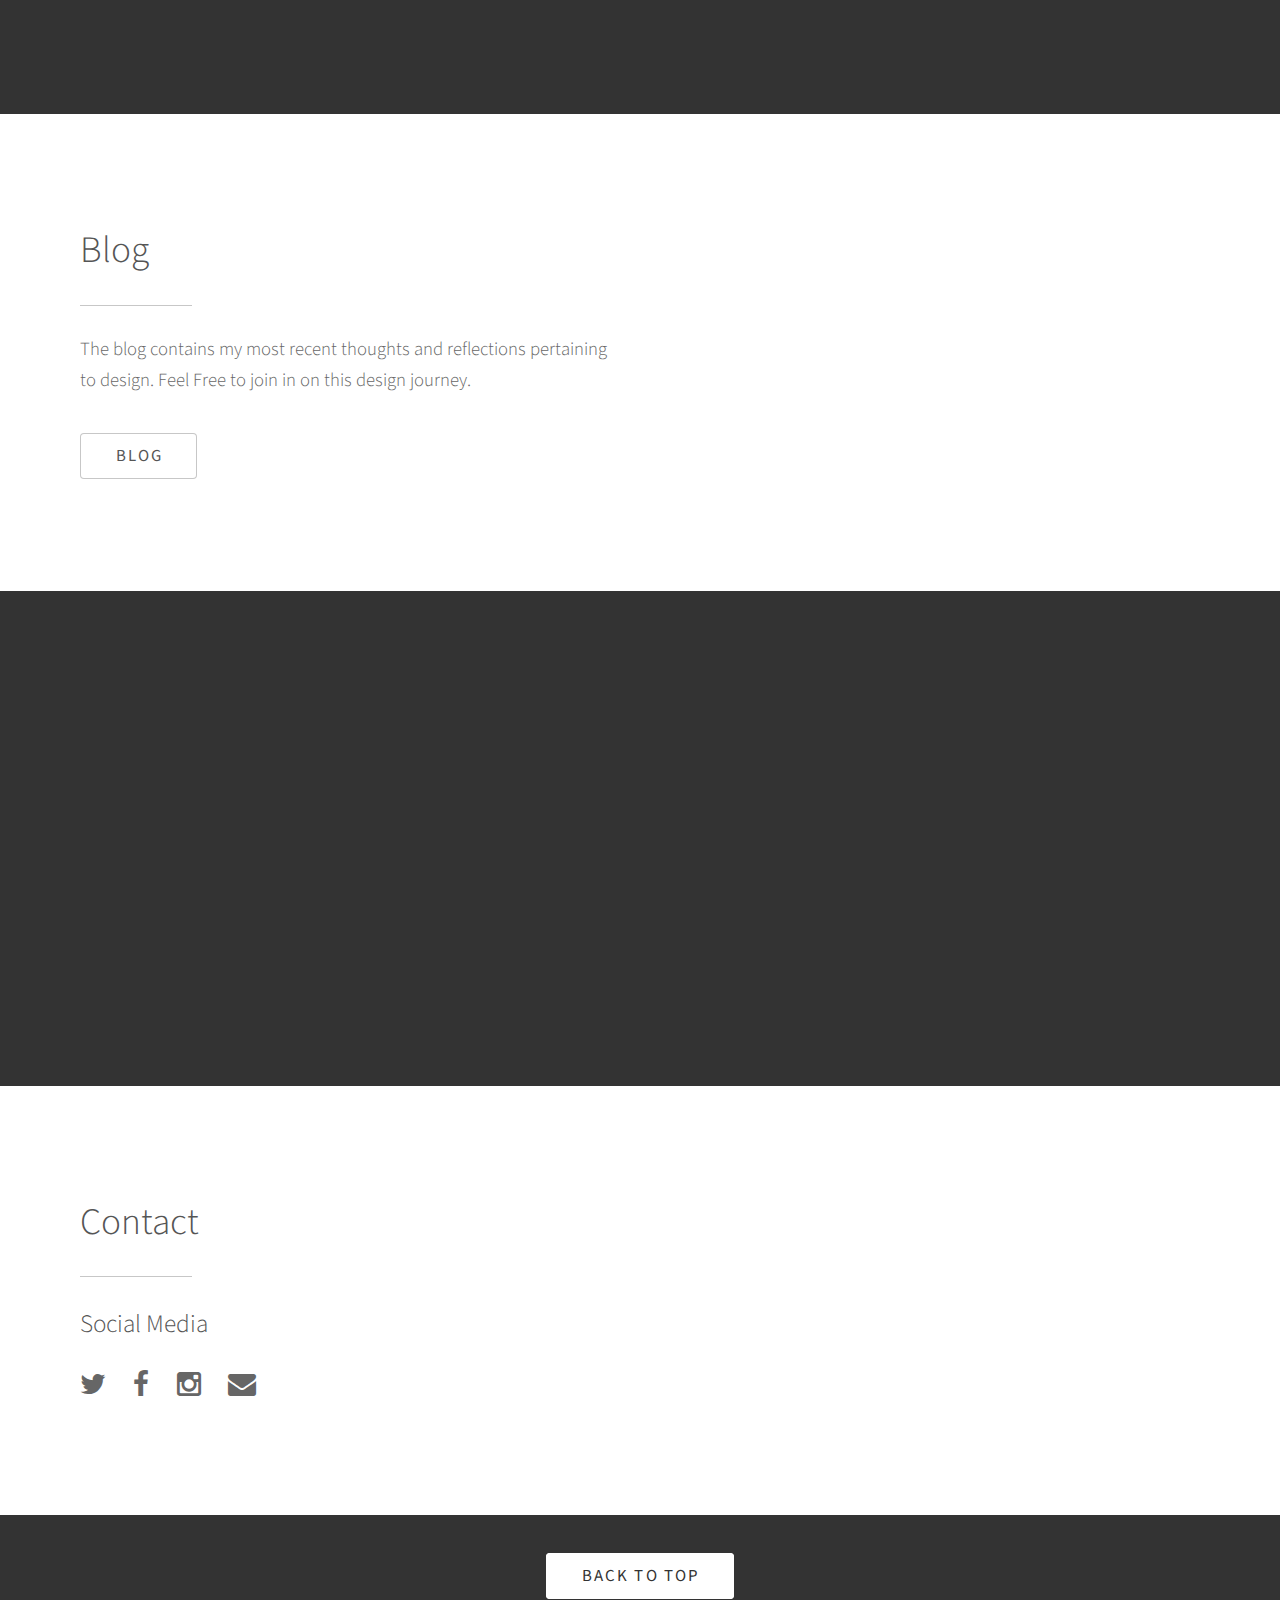
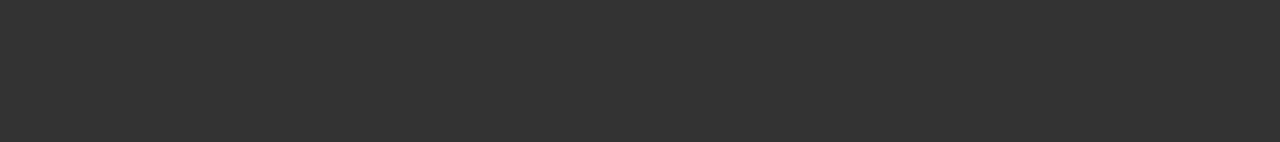
==== commit b64f91b0: "added cogs 102c" ====
--- a/index.html
+++ b/index.html
@@ -146,7 +146,7 @@
 							<h3>COGS 102C - Cognitive Design Studio</h3>
 							<p>Focusing on UX research, I worked with a team of seven to create e·CLASS·tic, a solution to carrying your school essentials.</p>
 							<ul class="actions">
-								<li><a href="#" class="button">More</a></li>
+								<li><a href="cogs102c.html" class="button">More</a></li>
 							</ul>
 						</div>
 
@@ -155,7 +155,7 @@
 							<h3>COGS120 - Intro to Human-Computer Interaction</h3>
 							<p>Worked with a team of three to create WEYAKA, a web-based application that displays your daily essentials at a glance. </p>
 							<ul class="actions">
-								<li><a href="#" class="button">More</a></li>
+								<li><a href="cogs120.html" class="button">More</a></li>
 							</ul>
 						</div>
 
@@ -255,11 +255,10 @@
 							</header>
 							<h3>Social Media</h3>
 							<ul class="icons">
-								<li><a href="#" class="icon alt fa-twitter"><span class="label">Twitter</span></a></li>
-								<li><a href="#" class="icon alt fa-facebook"><span class="label">Facebook</span></a></li>
-								<li><a href="#" class="icon alt fa-instagram"><span class="label">Instagram</span></a></li>
-								<li><a href="#" class="icon alt fa-github"><span class="label">GitHub</span></a></li>
-								<li><a href="#" class="icon alt fa-envelope"><span class="label">Email</span></a></li>
+								<li><a href="https://twitter.com/kreateor" class="icon alt fa-twitter"><span class="label">Twitter</span></a></li>
+								<li><a href="https://www.facebook.com/crispycheeken" class="icon alt fa-facebook"><span class="label">Facebook</span></a></li>
+								<li><a href="https://instagram.com/crispycheeken/" class="icon alt fa-instagram"><span class="label">Instagram</span></a></li>
+								<li><a href="kathyhoang94@gmail.com" class="icon alt fa-envelope"><span class="label">Email</span></a></li>
 							</ul>
 
 
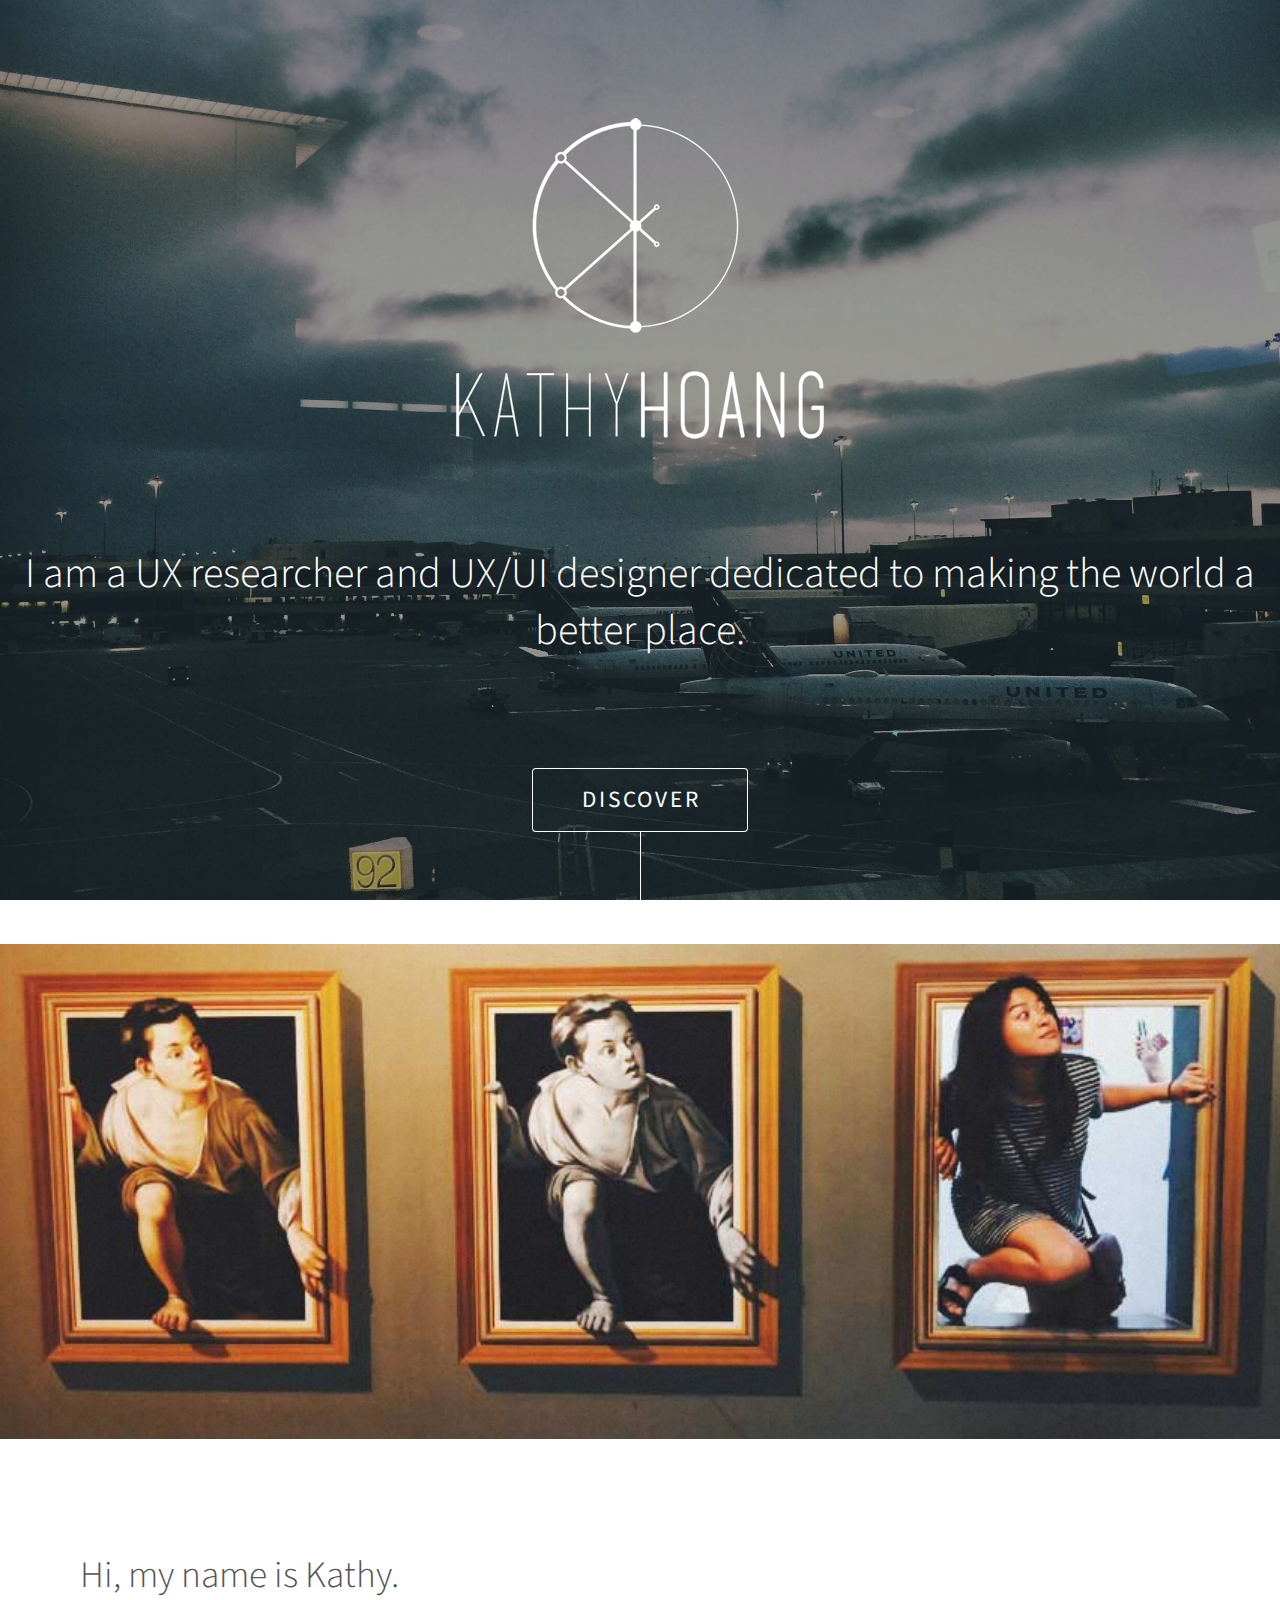
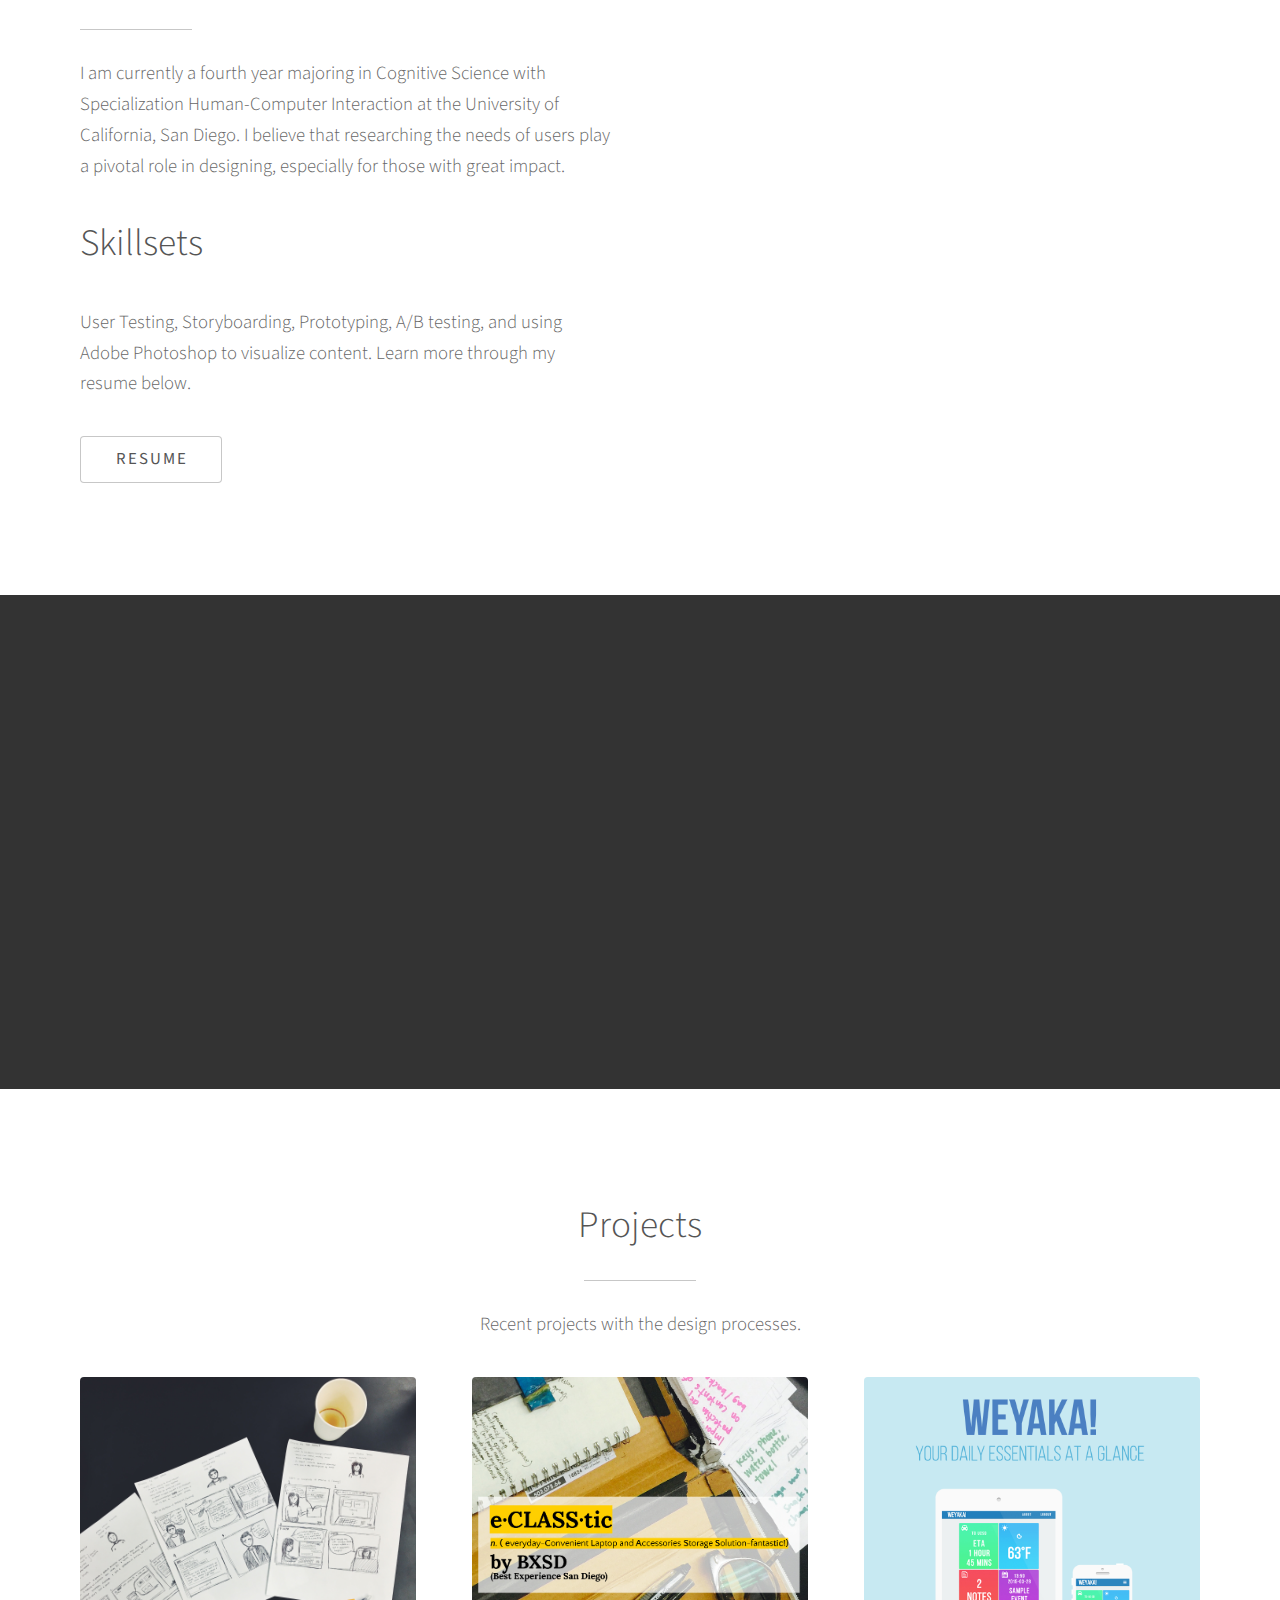
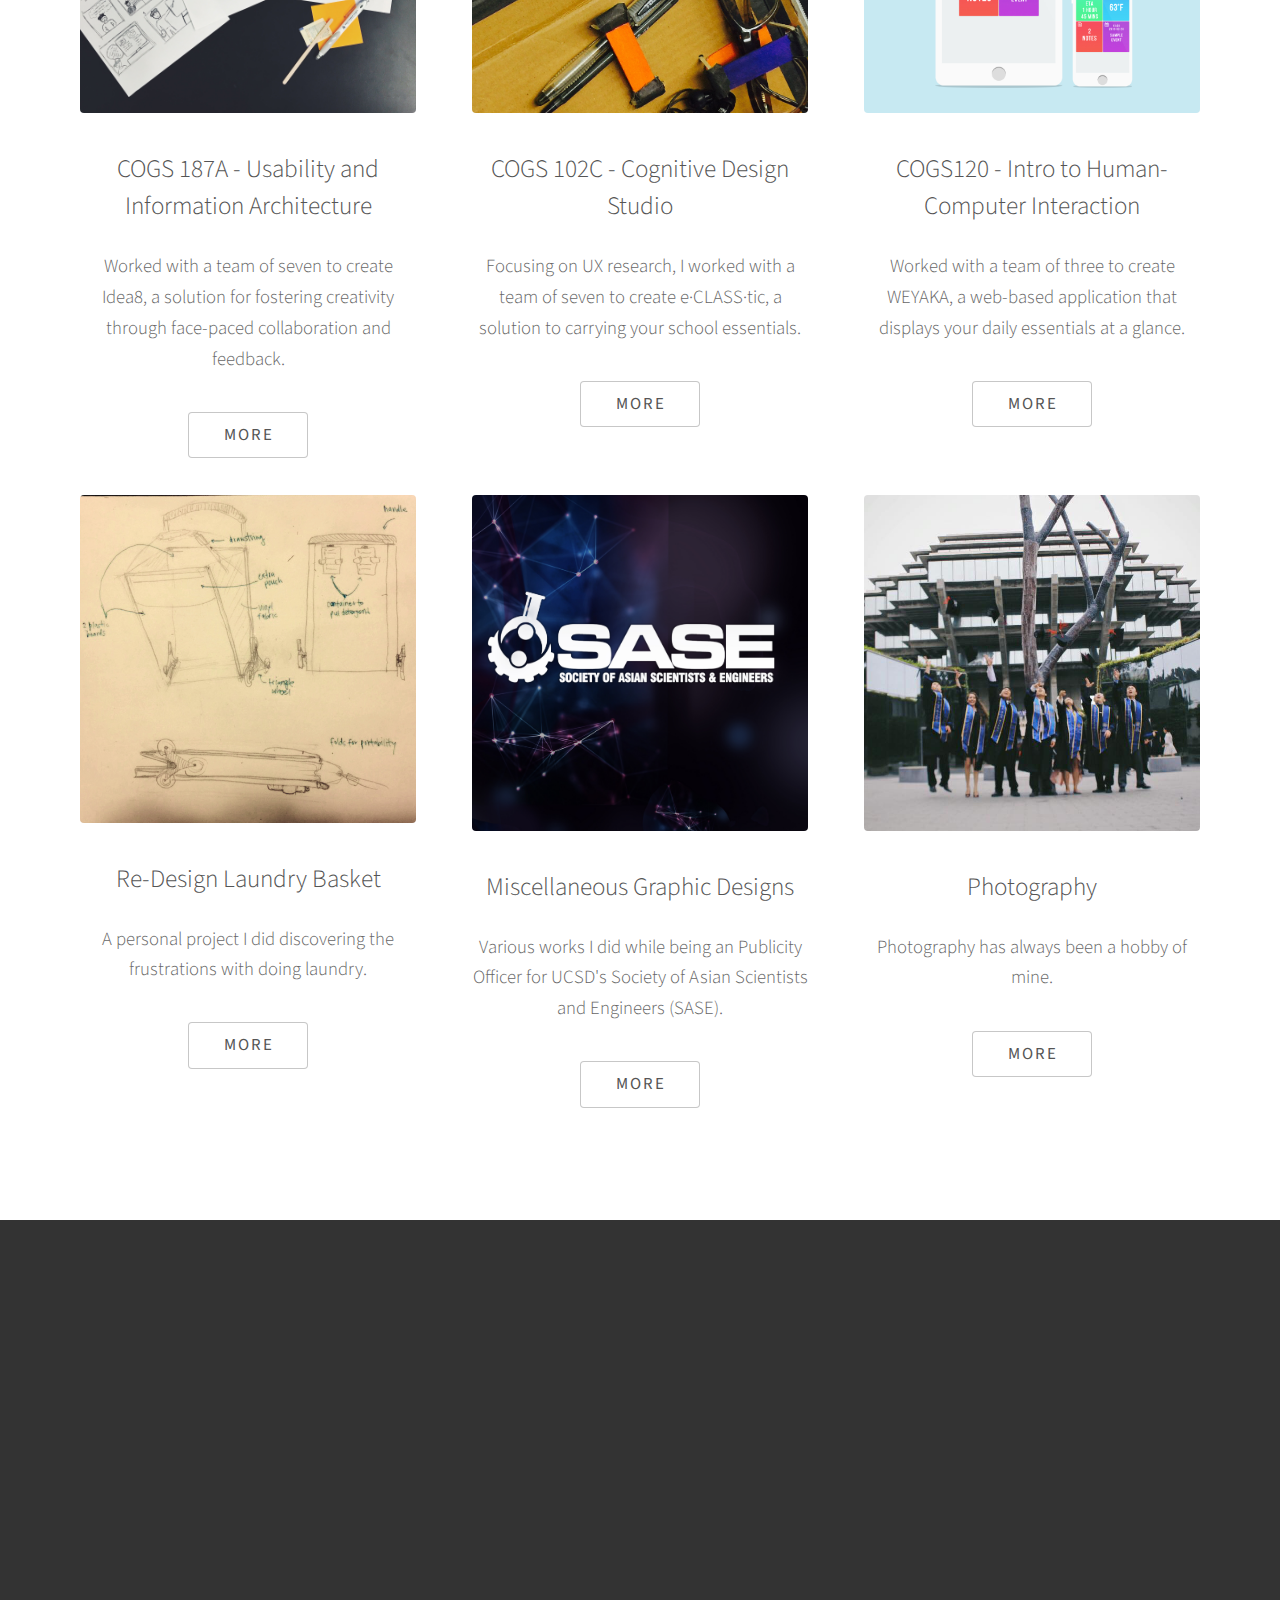
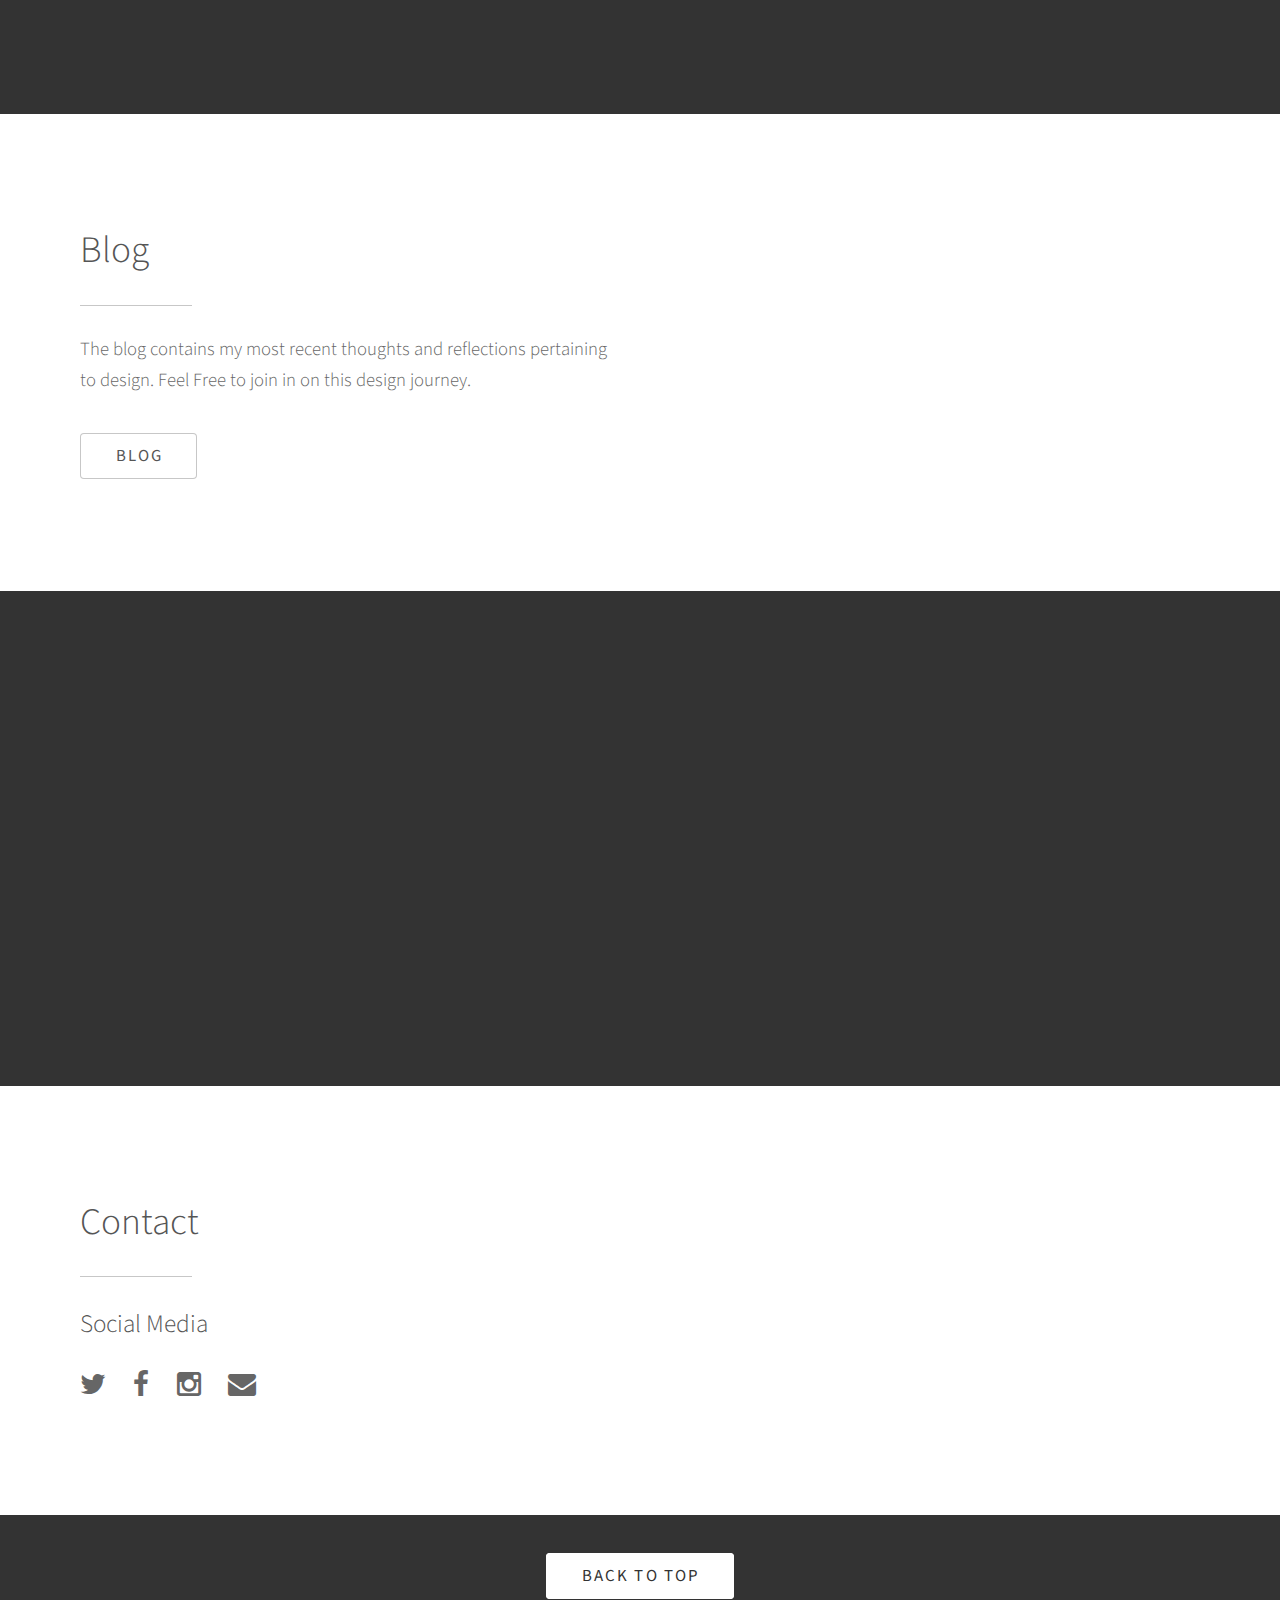
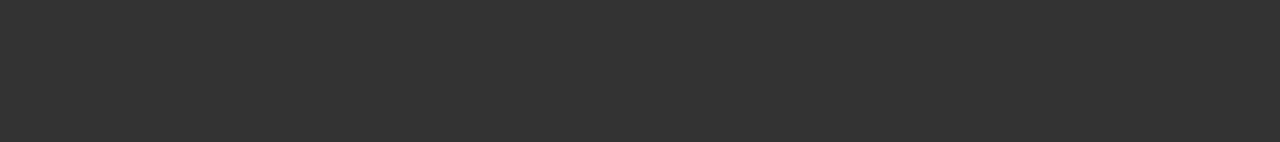
==== commit 594fab1a: "things" ====
--- a/index.html
+++ b/index.html
@@ -173,7 +173,7 @@
 							<h3>Miscellaneous Graphic Designs</h3>
 							<p>Various works I did while being an Publicity Officer for UCSD's Society of Asian Scientists and Engineers (SASE).</p>
 							<ul class="actions">
-								<li><a href="#" class="button">More</a></li>
+								<li><a href="sasepics.html" class="button">More</a></li>
 							</ul>
 						</div>
 
@@ -182,7 +182,7 @@
 							<h3>Photography</h3>
 							<p>Photography has always been a hobby of mine.</p>
 							<ul class="actions">
-								<li><a href="#" class="button">More</a></li>
+								<li><a href="photography.html" class="button">More</a></li>
 							</ul>
 						</div>
 					</div>
